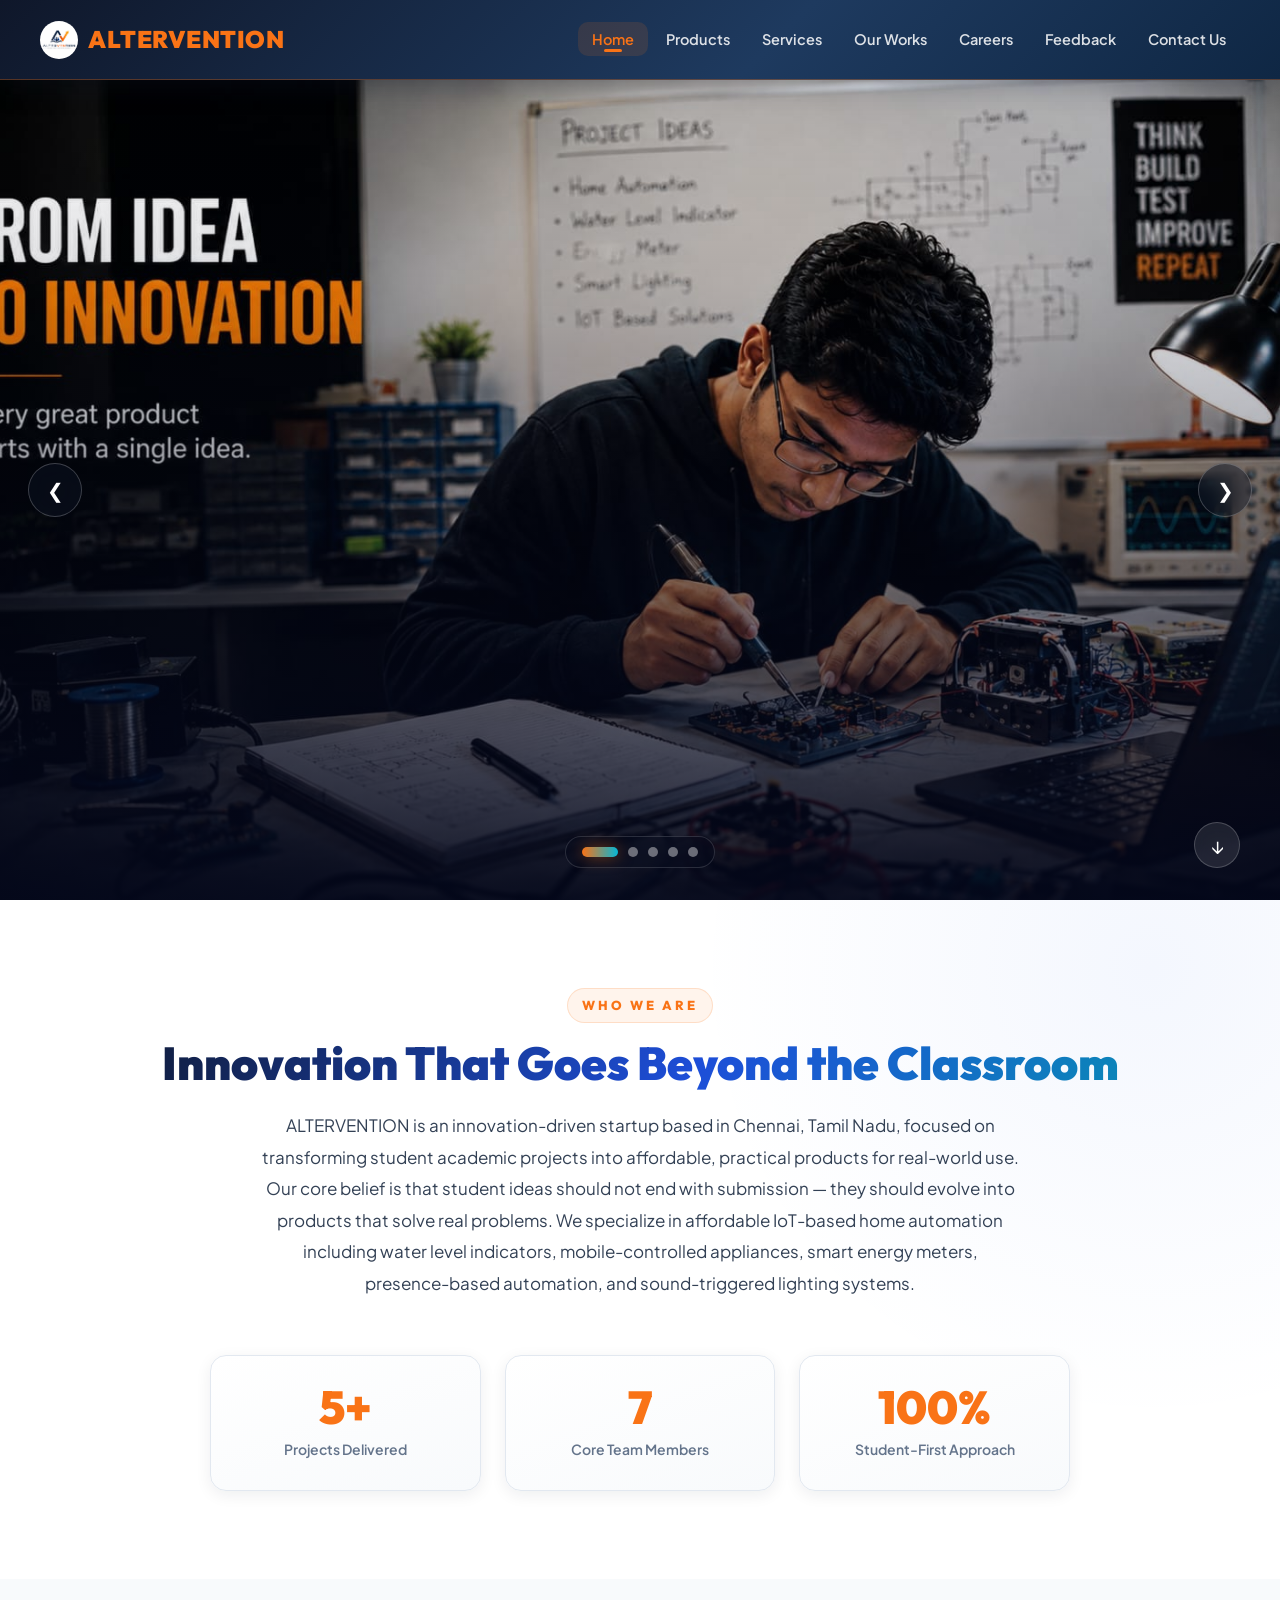
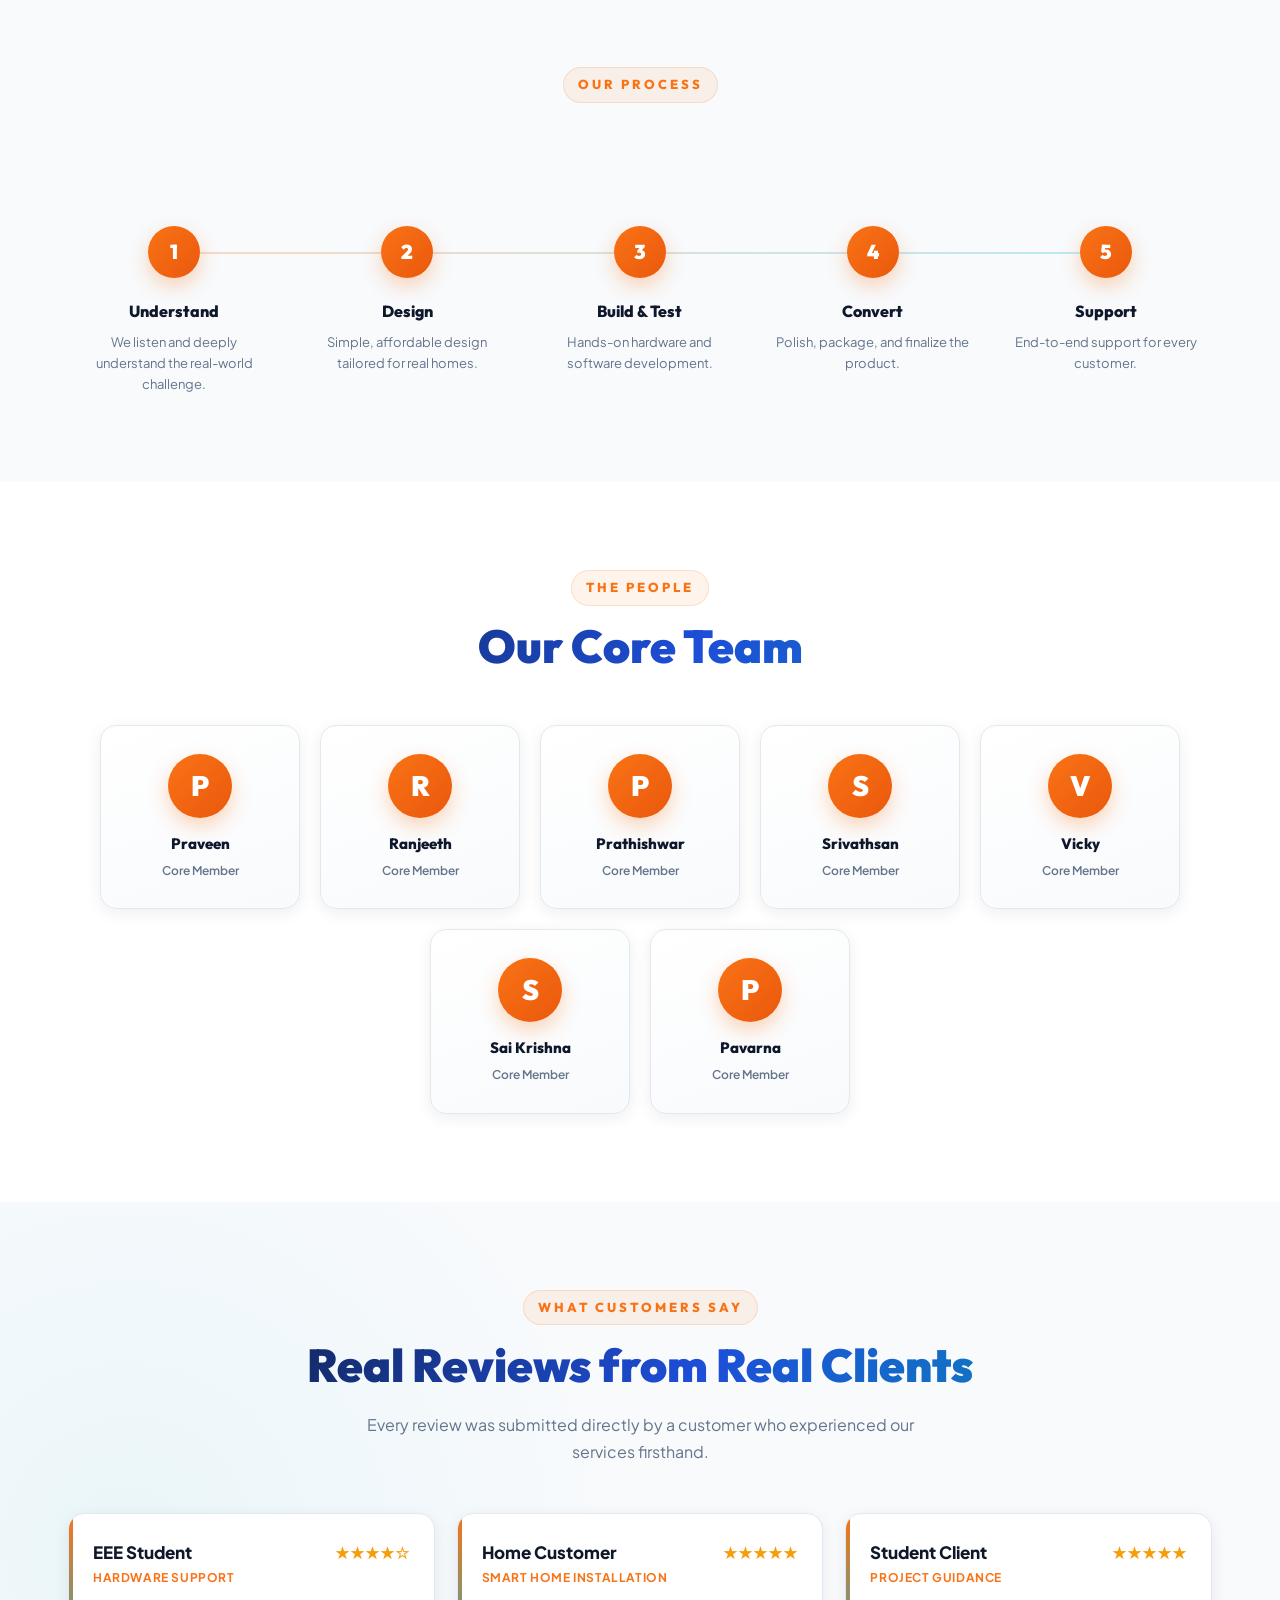
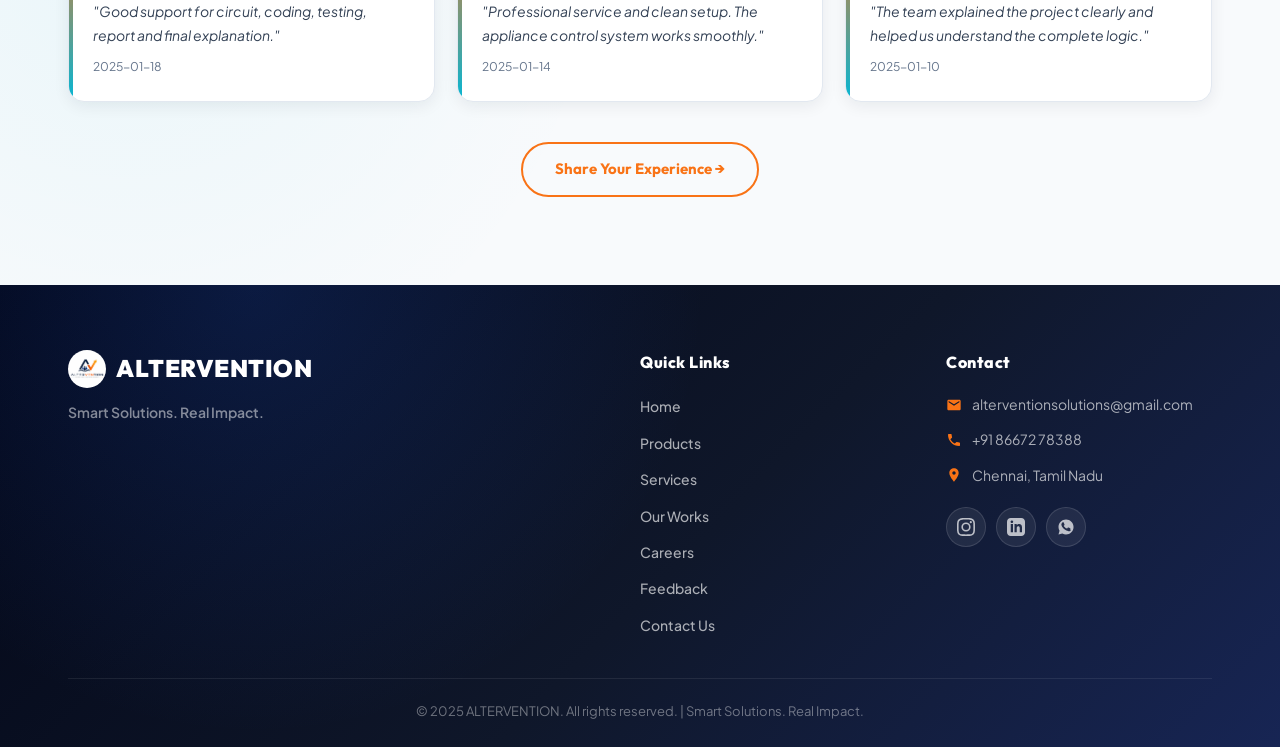
==== index.html @ 58fff58b "style: implement card style contact items with explicit flex column layout" ====
<!DOCTYPE html>
<html lang="en">

<head>
  <meta charset="UTF-8">
  <meta name="viewport" content="width=device-width, initial-scale=1.0">
  <meta name="description"
    content="ALTERVENTION - Smart Solutions. Real Impact. Chennai-based startup turning student projects into real IoT and smart home products.">
  <title>ALTERVENTION | Smart Solutions. Real Impact.</title>
  <!-- Favicon -->
  <link rel="icon" type="image/jpeg" href="company_logo.jpeg">
  <link rel="apple-touch-icon" href="company_logo.jpeg">
  
  <link rel="preconnect" href="https://fonts.googleapis.com">
  <link rel="preconnect" href="https://fonts.gstatic.com" crossorigin>
  <link
    href="https://fonts.googleapis.com/css2?family=Outfit:wght@400;500;600;700;800;900&family=Plus+Jakarta+Sans:wght@300;400;500;600;700;800&display=swap"
    rel="stylesheet">


  <!-- Preload hero images for smoother mobile slideshow -->
  <link rel="preload" as="image" href="public/1.jpeg">
  <link rel="preload" as="image" href="public/2.jpeg">
  <link rel="preload" as="image" href="public/3.jpeg">
  <link rel="preload" as="image" href="public/4.jpeg">
  <link rel="preload" as="image" href="public/5.jpeg">
  <style>
    /* ═══════ ALTERVENTION — SINGLE FILE SITE ═══════ */
    :root {
      --navy: #0F172A;
      --navy-mid: #1E293B;
      --navy-l: #334155;
      --orange: #F97316;
      --orange-d: #EA580C;
      --orange-glow: rgba(249, 115, 22, .18);
      --orange-g: rgba(249, 115, 22, .08);
      --white: #fff;
      --off: #F8FAFC;
      --border: #E2E8F0;
      --muted: #64748B;
      --body: #334155;
      --cyan: #06B6D4;
      --blue: #2563EB;
      --green: #10B981;
      --fh: 'Outfit', sans-serif;
      --fb: 'Plus Jakarta Sans', sans-serif;
      --ease: cubic-bezier(.4, 0, .2, 1);
      --t: all .3s var(--ease);
      --sh-sm: 0 4px 16px rgba(15, 23, 42, .07);
      --sh-md: 0 12px 40px rgba(15, 23, 42, .10);
      --sh-lg: 0 24px 64px rgba(15, 23, 42, .14);
      --sh-o: 0 8px 24px rgba(249, 115, 22, .25);
      --r: 16px;
      --rp: 999px
    }

    *,
    *::before,
    *::after {
      margin: 0;
      padding: 0;
      box-sizing: border-box
    }

    html {
      scroll-behavior: smooth;
      font-size: 16px;
      -webkit-font-smoothing: antialiased
    }

    body {
      font-family: var(--fb);
      background: var(--white);
      color: var(--body);
      line-height: 1.65;
      overflow-x: hidden;
      opacity: 0;
      animation: pgIn .5s var(--ease) .05s forwards
    }

    @keyframes pgIn {
      from {
        opacity: 0
      }

      to {
        opacity: 1
      }
    }

    h1,
    h2,
    h3,
    h4,
    h5,
    h6 {
      font-family: var(--fh);
      font-weight: 800;
      color: var(--navy)
    }

    a {
      text-decoration: none;
      color: inherit;
      transition: var(--t)
    }

    button,
    input,
    select,
    textarea {
      font-family: inherit;
      outline: none
    }

    button {
      cursor: pointer;
      border: none;
      background: none
    }

    img {
      max-width: 100%;
      display: block
    }

    /* ── LAYOUT ── */
    .container {
      width: 100%;
      max-width: 1200px;
      margin: 0 auto;
      padding: 0 28px
    }

    section {
      padding: 88px 0;
      position: relative;
      overflow: hidden
    }

    .sec-in {
      position: relative;
      z-index: 1
    }

    /* ── LABELS/TITLES ── */
    .slabel {
      font-family: var(--fh);
      font-size: 13px;
      font-weight: 800;
      color: var(--orange);
      letter-spacing: 3px;
      text-transform: uppercase;
      display: inline-flex;
      align-items: center;
      gap: 8px;
      margin-bottom: 14px;
      padding: 6px 14px;
      border-radius: var(--rp);
      background: rgba(249, 115, 22, .08);
      border: 1px solid rgba(249, 115, 22, .18)
    }

    .stitle {
      font-size: clamp(30px, 4vw, 46px);
      font-weight: 900;
      line-height: 1.15;
      margin-bottom: 20px;
      background: linear-gradient(120deg, #0f172a 0%, #1d4ed8 55%, #0891b2 100%);
      -webkit-background-clip: text;
      -webkit-text-fill-color: transparent;
      background-clip: text
    }

    /* ── BUTTONS ── */
    .btn {
      display: inline-flex;
      align-items: center;
      justify-content: center;
      gap: 8px;
      padding: 13px 32px;
      border-radius: var(--rp);
      font-family: var(--fh);
      font-weight: 700;
      font-size: 15px;
      transition: var(--t);
      white-space: nowrap;
      cursor: pointer
    }

    .btn:active {
      transform: scale(.97) !important
    }

    .btn-o {
      background: var(--orange);
      color: #fff;
      box-shadow: var(--sh-o)
    }

    .btn-o:hover {
      background: var(--orange-d);
      transform: translateY(-3px);
      box-shadow: 0 12px 32px rgba(249, 115, 22, .4)
    }

    .btn-out {
      border: 2px solid var(--orange);
      color: var(--orange);
      background: transparent
    }

    .btn-out:hover {
      background: var(--orange);
      color: #fff;
      transform: translateY(-2px);
      box-shadow: var(--sh-o)
    }

    .btn-ghost {
      border: 1px solid rgba(255, 255, 255, .3);
      color: #fff;
      background: rgba(255, 255, 255, .08);
      backdrop-filter: blur(8px)
    }

    .btn-ghost:hover {
      background: rgba(255, 255, 255, .2);
      transform: translateY(-2px)
    }

    .btn-sm {
      padding: 9px 22px;
      font-size: 14px
    }

    .btn-full {
      width: 100%
    }

    /* ═══════ NAVBAR ═══════ */
    .navbar {
      position: fixed;
      top: 0;
      left: 0;
      width: 100%;
      height: 80px;
      z-index: 1000;
      transition: var(--t);
      display: flex;
      align-items: center
    }

    .nbt,
    .nbt.scrolled,
    .nbs {
      background: linear-gradient(135deg, #0f172a 0%, #1e3a5f 60%, #0f2744 100%);
      border-bottom: 1px solid rgba(249, 115, 22, .3);
      box-shadow: 0 4px 28px rgba(15, 23, 42, .35)
    }

    .nav-con {
      display: flex;
      align-items: center;
      justify-content: space-between;
      width: 100%;
      padding: 0 40px
    }

    .nav-brand {
      font-family: var(--fh);
      font-size: 24px;
      font-weight: 900;
      color: var(--orange);
      display: flex;
      align-items: center;
      gap: 10px;
      letter-spacing: .5px
    }

    .nbs .nav-brand,
    .nbt.scrolled .nav-brand {
      color: var(--orange)
    }

    .brand-logo {
      height: 38px;
      width: 38px;
      border-radius: 50%;
      object-fit: cover;
      border: none;
      transition: var(--t)
    }

    .nav-brand:hover .brand-logo {
      transform: rotate(12deg) scale(1.1)
    }

    .nav-links {
      display: flex;
      gap: 4px;
      list-style: none;
      align-items: center
    }

    .nl {
      font-weight: 600;
      font-size: 14.5px;
      color: rgba(255, 255, 255, .85);
      padding: 8px 14px;
      border-radius: 10px;
      transition: var(--t);
      position: relative;
      cursor: pointer
    }

    .nl:hover,
    .nl.active {
      color: var(--orange);
      background: rgba(249, 115, 22, .12)
    }

    .nl.active::after {
      content: '';
      position: absolute;
      bottom: 4px;
      left: 50%;
      transform: translateX(-50%);
      width: 18px;
      height: 3px;
      background: var(--orange);
      border-radius: 2px
    }

    /* Hamburger */
    .ham {
      display: none;
      flex-direction: column;
      gap: 5px;
      width: 26px;
      padding: 4px 0;
      z-index: 1001
    }

    .ham span {
      display: block;
      width: 100%;
      height: 2.5px;
      background: rgba(255, 255, 255, .8);
      border-radius: 2px;
      transition: var(--t)
    }

    .nbt:not(.scrolled) .ham span {
      background: #fff
    }

    .ham.act span:nth-child(1) {
      transform: translateY(7.5px) rotate(45deg)
    }

    .ham.act span:nth-child(2) {
      opacity: 0;
      transform: scaleX(0)
    }

    .ham.act span:nth-child(3) {
      transform: translateY(-7.5px) rotate(-45deg)
    }

    /* Mobile nav */
    .mob-nav {
      position: fixed;
      top: 0;
      left: 0;
      width: 100%;
      height: 100vh;
      background: rgba(255, 255, 255, .97);
      backdrop-filter: blur(20px);
      z-index: 999;
      display: flex;
      flex-direction: column;
      justify-content: center;
      align-items: center;
      gap: 6px;
      transform: translateX(100%);
      transition: transform .4s var(--ease);
      pointer-events: none
    }

    .mob-nav.act {
      transform: translateX(0);
      pointer-events: all
    }

    .mnl {
      font-family: var(--fh);
      font-size: 26px;
      font-weight: 800;
      color: var(--navy);
      padding: 12px 28px;
      border-radius: var(--r);
      transition: var(--t);
      width: 80%;
      text-align: center;
      cursor: pointer
    }

    .mnl:hover,
    .mnl.active {
      color: var(--orange);
      background: rgba(249, 115, 22, .07)
    }

    body.no-scroll {
      overflow: hidden
    }

    /* ═══════ PAGE SECTIONS (virtual routing) ═══════ */
    .pg {
      display: none
    }

    .pg.pgact {
      display: block
    }

    #pg-home {
      padding-top: 80px
    }

    /* ═══════ PAGE HERO (inner pages) ═══════ */
    .page-hero {
      padding: 160px 0 80px;
      text-align: center;
      position: relative;
      overflow: hidden;
      background: radial-gradient(circle at 20% 40%, rgba(37, 99, 235, .10) 0%, transparent 40%),
        radial-gradient(circle at 80% 15%, rgba(6, 182, 212, .08) 0%, transparent 35%),
        linear-gradient(135deg, #f8fafc 0%, #fff 50%, #eff6ff 100%)
    }

    .page-hero::before {
      content: '';
      position: absolute;
      inset: 0;
      background: linear-gradient(rgba(37, 99, 235, .04) 1px, transparent 1px), linear-gradient(90deg, rgba(37, 99, 235, .04) 1px, transparent 1px);
      background-size: 44px 44px;
      opacity: .6;
      pointer-events: none
    }

    .ph-title {
      font-size: clamp(38px, 6vw, 58px);
      font-weight: 900;
      line-height: 1.1;
      margin-bottom: 16px;
      background: linear-gradient(120deg, #0f172a 0%, #1d4ed8 55%, #0891b2 100%);
      -webkit-background-clip: text;
      -webkit-text-fill-color: transparent;
      background-clip: text
    }

    .ph-sub {
      font-size: 18px;
      color: var(--muted);
      max-width: 580px;
      margin: 0 auto 20px;
      font-weight: 500;
      position: relative;
      z-index: 1
    }

    .breadcrumb {
      font-size: 14px;
      color: var(--muted);
      display: flex;
      align-items: center;
      justify-content: center;
      gap: 6px;
      position: relative;
      z-index: 1
    }

    .breadcrumb a {
      color: var(--orange);
      font-weight: 600;
      cursor: pointer
    }

    .breadcrumb a:hover {
      text-decoration: underline
    }

    /* ═══════ HERO SLIDESHOW ═══════ */
    #hero-sec {
      position: relative;
      width: 100%;
      height: calc(100svh - 80px);
      min-height: 480px;
      overflow: hidden
    }

    .sw {
      position: relative;
      width: 100%;
      height: 100%
    }

    .slide {
      position: absolute;
      inset: 0;
      opacity: 0;
      background-size: cover;
      background-position: center center;
      background-repeat: no-repeat;
      background-color: #040814;
      display: flex;
      flex-direction: column;
      justify-content: flex-end;
      padding: clamp(80px, 10vw, 140px) clamp(24px, 8vw, 100px) clamp(80px, 8vh, 120px);
      transition: opacity .9s var(--ease), transform .9s var(--ease);
      transform: scale(1.04)
    }

    .slide::after {
      content: '';
      position: absolute;
      inset: 0;
      z-index: 1;
      background: linear-gradient(to top, rgba(4, 8, 28, .90) 0%, rgba(4, 8, 28, .48) 40%, rgba(4, 8, 28, .12) 75%, transparent 100%)
    }

    .slide.act {
      opacity: 1;
      transform: scale(1);
      z-index: 2
    }

    /* Empty slide with decorative pattern */
    .slide-emp {
      background: linear-gradient(135deg, #0f172a 0%, #1e3a5f 40%, #0f2744 100%) !important
    }

    .slide-emp::before {
      content: '';
      position: absolute;
      inset: 0;
      z-index: 0;
      background: repeating-linear-gradient(45deg, rgba(249, 115, 22, .025) 0, rgba(249, 115, 22, .025) 1px, transparent 0, transparent 50%);
      background-size: 20px 20px
    }

    .sc {
      position: relative;
      z-index: 3;
      max-width: 720px
    }

    .sbadge {
      display: inline-flex;
      align-items: center;
      gap: 8px;
      font-size: 11px;
      font-weight: 800;
      letter-spacing: 3px;
      text-transform: uppercase;
      color: rgba(255, 255, 255, .9);
      padding: 6px 14px;
      border-radius: var(--rp);
      background: rgba(249, 115, 22, .22);
      border: 1px solid rgba(249, 115, 22, .38);
      margin-bottom: 20px;
      backdrop-filter: blur(8px)
    }

    .stit {
      font-family: var(--fh);
      font-weight: 900;
      font-size: clamp(34px, 5.5vw, 66px);
      line-height: 1.08;
      color: #fff;
      margin-bottom: 16px;
      text-shadow: 0 4px 24px rgba(0, 0, 0, .4)
    }

    .ssub {
      font-size: clamp(15px, 1.4vw, 19px);
      color: rgba(255, 255, 255, .85);
      font-weight: 500;
      margin-bottom: 32px;
      max-width: 560px;
      line-height: 1.65;
      text-shadow: 0 2px 8px rgba(0, 0, 0, .3)
    }

    .sacts {
      display: flex;
      gap: 14px;
      flex-wrap: wrap
    }

    .sprev,
    .snext {
      position: absolute;
      top: 50%;
      transform: translateY(-50%);
      z-index: 10;
      width: 54px;
      height: 54px;
      border-radius: 50%;
      background: rgba(15, 23, 42, .4);
      border: 1px solid rgba(255, 255, 255, .22);
      color: #fff;
      font-size: 20px;
      display: flex;
      align-items: center;
      justify-content: center;
      cursor: pointer;
      transition: var(--t);
      backdrop-filter: blur(12px)
    }

    .sprev {
      left: 28px
    }

    .snext {
      right: 28px
    }

    .sprev:hover,
    .snext:hover {
      background: var(--orange);
      border-color: var(--orange);
      transform: translateY(-50%) scale(1.1)
    }

    .sdots {
      position: absolute;
      bottom: 32px;
      left: 50%;
      transform: translateX(-50%);
      z-index: 10;
      display: flex;
      gap: 10px;
      align-items: center;
      padding: 10px 16px;
      background: rgba(4, 8, 28, .38);
      border: 1px solid rgba(255, 255, 255, .14);
      border-radius: var(--rp);
      backdrop-filter: blur(12px)
    }

    .dot {
      width: 10px;
      height: 10px;
      border-radius: 50%;
      background: rgba(255, 255, 255, .4);
      cursor: pointer;
      transition: var(--t)
    }

    .dot.act {
      width: 36px;
      border-radius: var(--rp);
      background: linear-gradient(90deg, var(--orange), var(--cyan));
      box-shadow: 0 0 16px rgba(249, 115, 22, .5)
    }

    .scroll-hint {
      position: absolute;
      right: 40px;
      bottom: 32px;
      z-index: 10;
      width: 46px;
      height: 46px;
      border-radius: 50%;
      display: flex;
      align-items: center;
      justify-content: center;
      background: rgba(255, 255, 255, .10);
      border: 1px solid rgba(255, 255, 255, .2);
      color: #fff;
      font-size: 20px;
      animation: bounce 1.8s infinite;
      backdrop-filter: blur(8px);
      cursor: pointer
    }

    @keyframes bounce {

      0%,
      100% {
        transform: translateY(0)
      }

      50% {
        transform: translateY(8px)
      }
    }

    /* ═══════ ABOUT ═══════ */
    #about {
      text-align: center
    }

    #about::before {
      content: '';
      position: absolute;
      inset: 0;
      background: radial-gradient(circle at 90% 10%, rgba(37, 99, 235, .05), transparent 35%);
      pointer-events: none
    }

    .about-txt {
      font-size: 17px;
      line-height: 1.85;
      color: var(--body);
      max-width: 760px;
      margin: 0 auto 56px;
      font-weight: 400
    }

    .stats-g {
      display: grid;
      grid-template-columns: repeat(3, 1fr);
      gap: 24px;
      max-width: 860px;
      margin: 0 auto
    }

    .stat-b {
      background: linear-gradient(160deg, #fff, var(--off));
      border: 1px solid var(--border);
      border-radius: var(--r);
      padding: 28px 20px;
      transition: var(--t);
      box-shadow: var(--sh-sm);
      position: relative;
      overflow: hidden
    }

    .stat-b::before {
      content: '';
      position: absolute;
      top: 0;
      left: 0;
      right: 0;
      height: 3px;
      background: linear-gradient(90deg, var(--orange), var(--cyan));
      transform: scaleX(0);
      transition: transform .35s var(--ease);
      transform-origin: left
    }

    .stat-b:hover {
      transform: translateY(-8px);
      box-shadow: var(--sh-md)
    }

    .stat-b:hover::before {
      transform: scaleX(1)
    }

    .stat-n {
      font-family: var(--fh);
      font-size: 46px;
      font-weight: 900;
      color: var(--orange);
      display: block;
      margin-bottom: 6px;
      line-height: 1
    }

    .stat-l {
      font-size: 14px;
      font-weight: 600;
      color: var(--muted)
    }

    /* ═══════ PROCESS ═══════ */
    #process {
      text-align: center;
      background: var(--off)
    }

    .proc-f {
      display: grid;
      grid-template-columns: repeat(5, 1fr);
      gap: 20px;
      margin-top: 56px;
      position: relative
    }

    .proc-f::after {
      content: '';
      position: absolute;
      top: 26px;
      left: 10%;
      width: 80%;
      height: 2px;
      background: linear-gradient(90deg, var(--orange), var(--cyan));
      opacity: .25;
      z-index: 0
    }

    .proc-step {
      display: flex;
      flex-direction: column;
      align-items: center;
      z-index: 1;
      padding: 0 8px;
      transition: var(--t)
    }

    .proc-step:hover {
      transform: translateY(-6px)
    }

    .step-c {
      width: 52px;
      height: 52px;
      border-radius: 50%;
      background: linear-gradient(135deg, var(--orange), var(--orange-d));
      color: #fff;
      display: flex;
      align-items: center;
      justify-content: center;
      font-family: var(--fh);
      font-weight: 900;
      font-size: 20px;
      margin-bottom: 20px;
      box-shadow: 0 8px 20px rgba(249, 115, 22, .3);
      position: relative;
      z-index: 1
    }

    .step-t {
      font-size: 16px;
      font-weight: 800;
      color: var(--navy);
      margin-bottom: 8px
    }

    .step-d {
      font-size: 13px;
      color: var(--muted);
      line-height: 1.6
    }

    /* ═══════ TEAM ═══════ */
    #team {
      text-align: center
    }

    .team-g {
      display: flex;
      flex-wrap: wrap;
      justify-content: center;
      gap: 20px;
      margin-top: 52px
    }

    .tc {
      background: linear-gradient(160deg, #fff, var(--off));
      border: 1px solid var(--border);
      border-radius: var(--r);
      padding: 28px 20px;
      min-width: 150px;
      flex: 1 1 180px;
      max-width: 200px;
      display: flex;
      flex-direction: column;
      align-items: center;
      transition: var(--t);
      box-shadow: var(--sh-sm);
      position: relative;
      overflow: hidden
    }

    .tc::before {
      content: '';
      position: absolute;
      inset: 0;
      opacity: 0;
      background: radial-gradient(circle at 50% 0%, rgba(249, 115, 22, .06), transparent 70%);
      transition: opacity .35s
    }

    .tc:hover {
      transform: translateY(-8px);
      box-shadow: var(--sh-md);
      border-color: rgba(249, 115, 22, .3)
    }

    .tc:hover::before {
      opacity: 1
    }

    .tav {
      width: 64px;
      height: 64px;
      border-radius: 50%;
      background: linear-gradient(135deg, var(--orange), var(--orange-d));
      color: #fff;
      font-family: var(--fh);
      font-size: 28px;
      font-weight: 900;
      display: flex;
      align-items: center;
      justify-content: center;
      margin-bottom: 14px;
      box-shadow: 0 8px 20px rgba(249, 115, 22, .3)
    }

    .tn {
      font-size: 15px;
      font-weight: 800;
      color: var(--navy);
      margin-bottom: 4px
    }

    .tr {
      font-size: 12px;
      color: var(--muted);
      font-weight: 600;
      text-align: center
    }

    /* ═══════ REVIEWS (Home) ═══════ */
    #reviews {
      text-align: center;
      background: var(--off)
    }

    #reviews::before {
      content: '';
      position: absolute;
      inset: 0;
      background: radial-gradient(circle at 10% 50%, rgba(6, 182, 212, .06), transparent 40%);
      pointer-events: none
    }

    .rev-g {
      display: grid;
      grid-template-columns: repeat(auto-fit, minmax(300px, 1fr));
      gap: 22px;
      margin-top: 48px;
      text-align: left
    }

    .fbc {
      background: #fff;
      border: 1px solid var(--border);
      border-radius: var(--r);
      padding: 24px;
      box-shadow: var(--sh-sm);
      transition: var(--t);
      position: relative;
      overflow: hidden
    }

    .fbc::before {
      content: '';
      position: absolute;
      left: 0;
      top: 0;
      bottom: 0;
      width: 4px;
      background: linear-gradient(180deg, var(--orange), var(--cyan))
    }

    .fbc:hover {
      transform: translateY(-6px);
      box-shadow: var(--sh-md)
    }

    .fc-top {
      display: flex;
      align-items: flex-start;
      justify-content: space-between;
      gap: 12px;
      margin-bottom: 12px
    }

    .fc-n {
      font-size: 17px;
      font-weight: 800;
      color: var(--navy);
      margin-bottom: 2px
    }

    .fc-sv {
      font-size: 12px;
      color: var(--orange);
      font-weight: 700;
      text-transform: uppercase;
      letter-spacing: .6px
    }

    .fc-st {
      color: #F59E0B;
      font-size: 17px;
      white-space: nowrap
    }

    .fc-m {
      font-size: 14px;
      color: var(--body);
      line-height: 1.7;
      font-style: italic;
      margin-bottom: 10px
    }

    .fc-dt {
      font-size: 12px;
      color: var(--muted)
    }

    .rev-empty {
      color: var(--muted);
      text-align: center;
      padding: 40px;
      grid-column: 1/-1;
      font-size: 15px
    }

    /* ═══════ PRODUCTS ═══════ */
    .prod-g {
      display: grid;
      grid-template-columns: repeat(3, 1fr);
      gap: 26px;
      margin-top: 52px
    }

    .pcard {
      background: #fff;
      border: 1px solid var(--border);
      border-radius: var(--r);
      overflow: hidden;
      display: flex;
      flex-direction: column;
      transition: var(--t);
      box-shadow: var(--sh-sm);
      min-height: 360px;
      position: relative
    }

    .pcard:hover {
      transform: translateY(-8px);
      box-shadow: var(--sh-lg);
      border-color: rgba(249, 115, 22, .35)
    }

    .pcard::before {
      content: '';
      position: absolute;
      top: 0;
      left: 0;
      right: 0;
      height: 3px;
      background: linear-gradient(90deg, var(--orange), var(--cyan), var(--green));
      transform: scaleX(0);
      transform-origin: left;
      transition: transform .35s var(--ease)
    }

    .pcard:hover::before {
      transform: scaleX(1)
    }

    .pimg {
      width: 100%;
      height: 200px;
      background: linear-gradient(135deg, var(--off) 0%, #e2e8f0 100%);
      display: flex;
      flex-direction: column;
      align-items: center;
      justify-content: center;
      gap: 10px;
      border-bottom: 1px solid var(--border);
      overflow: hidden;
      position: relative;
      flex-shrink: 0
    }

    .pimg img {
      width: 100%;
      height: 100%;
      object-fit: cover;
      position: absolute;
      inset: 0
    }

    .pph {
      text-align: center;
      z-index: 1;
      padding: 16px
    }

    .pph .phi {
      font-size: 42px;
      margin-bottom: 8px;
      display: block;
      opacity: .5;
      filter: grayscale(0.2)
    }

    .pph span {
      opacity: .55;
      font-size: 12px;
      font-weight: 600;
      color: var(--muted)
    }

    .pbody {
      padding: 22px 24px 24px;
      display: flex;
      flex-direction: column;
      flex: 1
    }

    .picon {
      font-size: 28px;
      margin-bottom: 10px;
      display: block
    }

    .ptit {
      font-size: 18px;
      font-weight: 800;
      color: var(--navy);
      margin-bottom: 10px;
      line-height: 1.3
    }

    .pdesc {
      font-size: 14px;
      color: var(--muted);
      line-height: 1.65;
      flex: 1;
      margin-bottom: 18px
    }

    .pcard .btn {
      align-self: flex-start;
      width: 100%
    }

    .prod-note {
      text-align: center;
      margin-top: 36px;
      font-size: 15px;
      color: var(--orange);
      font-weight: 700;
      font-style: italic
    }

    /* ═══════ SERVICES ═══════ */
    .serv-g {
      display: grid;
      grid-template-columns: repeat(3, 1fr);
      gap: 24px;
      margin-top: 52px
    }

    .svc {
      background: #fff;
      border: 1px solid var(--border);
      border-radius: var(--r);
      padding: 28px;
      display: flex;
      flex-direction: column;
      justify-content: space-between;
      min-height: 320px;
      transition: var(--t);
      box-shadow: var(--sh-sm);
      position: relative;
      overflow: hidden
    }

    .svc::before {
      content: '';
      position: absolute;
      top: 0;
      left: 0;
      right: 0;
      height: 3px;
      background: linear-gradient(90deg, var(--orange), var(--cyan), var(--green));
      transform: scaleX(0);
      transform-origin: left;
      transition: transform .35s var(--ease)
    }

    .svc:hover {
      transform: translateY(-8px);
      box-shadow: var(--sh-lg);
      border-color: rgba(249, 115, 22, .3)
    }

    .svc:hover::before {
      transform: scaleX(1)
    }

    .sico {
      font-size: 38px;
      margin-bottom: 16px;
      display: block
    }

    .stitle2 {
      font-size: 18px;
      font-weight: 800;
      color: var(--navy);
      margin-bottom: 10px
    }

    .sdesc {
      font-size: 14px;
      color: var(--muted);
      line-height: 1.65;
      margin-bottom: 14px;
      flex: 1
    }

    .pbadge {
      display: inline-block;
      background: rgba(37, 99, 235, .08);
      color: var(--blue);
      font-weight: 800;
      font-size: 13px;
      padding: 5px 14px;
      border-radius: var(--rp);
      margin-bottom: 20px;
      border: 1px solid rgba(37, 99, 235, .16)
    }

    .svc .btn {
      width: 100%
    }

    /* ═══════ CAREERS ═══════ */
    .car-g {
      display: grid;
      grid-template-columns: repeat(2, 1fr);
      gap: 32px;
      margin-top: 52px
    }

    .carcard {
      background: #fff;
      border: 1px solid var(--border);
      border-radius: var(--r);
      padding: 32px;
      box-shadow: var(--sh-sm);
      position: relative;
      overflow: hidden
    }

    .carcard::before {
      content: '';
      position: absolute;
      top: 0;
      left: 0;
      right: 0;
      height: 4px;
      background: linear-gradient(90deg, var(--orange), var(--cyan))
    }

    .cctit {
      font-size: 22px;
      color: var(--orange);
      margin-bottom: 10px;
      font-weight: 800
    }

    .ccdesc {
      font-size: 14px;
      color: var(--muted);
      margin-bottom: 24px;
      line-height: 1.7
    }

    .cform {
      display: flex;
      flex-direction: column;
      gap: 18px
    }

    .frow {
      display: flex;
      flex-direction: column;
      gap: 6px
    }

    .frow label {
      font-size: 13px;
      font-weight: 700;
      color: var(--navy)
    }

    .frow input,
    .frow select,
    .frow textarea {
      background: rgba(255, 255, 255, .9);
      border: 1.5px solid var(--border);
      color: var(--navy);
      border-radius: 10px;
      padding: 11px 14px;
      font-size: 14px;
      transition: var(--t);
      width: 100%
    }

    .frow input:focus,
    .frow select:focus,
    .frow textarea:focus {
      border-color: var(--orange) !important;
      box-shadow: 0 0 0 3px rgba(249, 115, 22, .12);
      transform: translateY(-1px)
    }

    .err {
      color: #DC2626;
      font-size: 12px;
      font-weight: 600;
      display: none
    }

    .smsg {
      color: #047857;
      font-weight: 700;
      font-size: 14px;
      margin-top: 8px;
      display: none;
      background: rgba(16, 185, 129, .08);
      border: 1px solid rgba(16, 185, 129, .2);
      border-radius: 10px;
      padding: 10px 14px
    }

    .spop {
      animation: spop .4s var(--ease) both
    }

    @keyframes spop {
      from {
        opacity: 0;
        transform: scale(.96) translateY(6px)
      }

      to {
        opacity: 1;
        transform: scale(1) translateY(0)
      }
    }

    .fuw {
      position: relative;
      width: 100%
    }

    .fih {
      position: absolute;
      width: 1px;
      height: 1px;
      padding: 0;
      margin: -1px;
      overflow: hidden;
      clip: rect(0, 0, 0, 0);
      border: 0
    }

    .ful {
      display: flex;
      align-items: center;
      gap: 10px;
      background: rgba(255, 255, 255, .8);
      border: 1.5px dashed var(--border);
      color: var(--muted);
      border-radius: 10px;
      padding: 11px 14px;
      font-size: 14px;
      font-weight: 600;
      cursor: pointer;
      transition: var(--t);
      width: 100%
    }

    .ful:hover {
      border-color: var(--orange);
      background: rgba(249, 115, 22, .04);
      color: var(--orange)
    }

    .uico {
      width: 18px;
      height: 18px;
      fill: currentColor;
      flex-shrink: 0;
      transition: var(--t)
    }

    .fuw.fsel .ful {
      border-style: solid;
      border-color: var(--green);
      background: rgba(16, 185, 129, .05);
      color: #047857
    }

    /* ═══════ FEEDBACK FORM ═══════ */
    .fbform {
      background: #fff;
      border: 1px solid var(--border);
      border-radius: var(--r);
      padding: 36px;
      box-shadow: var(--sh-sm);
      max-width: 620px;
      margin: 0 auto
    }

    .fbform label {
      font-size: 13px;
      font-weight: 700;
      color: var(--navy);
      margin-bottom: 7px;
      display: block
    }

    .fbform input,
    .fbform textarea {
      width: 100%;
      background: rgba(255, 255, 255, .9);
      border: 1.5px solid var(--border);
      color: var(--navy);
      border-radius: 10px;
      padding: 11px 14px;
      font-size: 14px;
      margin-bottom: 18px;
      transition: var(--t)
    }

    .fbform input:focus,
    .fbform textarea:focus {
      border-color: var(--orange) !important;
      box-shadow: 0 0 0 3px rgba(249, 115, 22, .12);
      transform: translateY(-1px)
    }

    .rstar {
      display: flex;
      gap: 8px;
      font-size: 32px;
      cursor: pointer;
      margin-bottom: 22px
    }

    .star {
      color: var(--border);
      transition: var(--t)
    }

    .star:hover,
    .star.sel {
      color: #F59E0B;
      transform: scale(1.1)
    }

    /* ═══════ CONTACT ═══════ */
    .cc {
      display: grid;
      grid-template-columns: 1fr 1fr;
      gap: 40px;
      margin-top: 52px;
      text-align: left
    }

    .cinfo {
      display: flex;
      flex-direction: column;
      gap: 14px;
    }

    .crow {
      display: flex;
      align-items: center;
      gap: 20px;
      padding: 16px 20px;
      background: rgba(248, 250, 252, 0.75);
      border: 1px solid var(--border);
      border-radius: 16px;
      transition: all 0.3s cubic-bezier(0.4, 0, 0.2, 1);
      position: relative;
    }

    .crow:hover {
      background: #fff;
      transform: translateY(-3px);
      border-color: rgba(249, 115, 22, 0.3);
      box-shadow: 0 10px 30px rgba(15, 23, 42, 0.06);
    }

    .crow:last-of-type {
      border-bottom: 1px solid var(--border);
    }

    .crow:last-of-type:hover {
      border-color: rgba(249, 115, 22, 0.3);
    }

    .cico {
      width: 46px;
      height: 46px;
      background: #fff;
      border: 1px solid var(--border);
      border-radius: 12px;
      display: flex;
      align-items: center;
      justify-content: center;
      flex-shrink: 0;
      transition: var(--t);
      box-shadow: var(--sh-sm);
    }

    .cico svg {
      width: 20px;
      height: 20px;
      fill: var(--navy);
      transition: var(--t);
    }

    /* Email Hover Style */
    .crow:nth-child(1):hover .cico {
      background: var(--orange);
      border-color: var(--orange);
      transform: scale(1.08) translateY(-2px);
      box-shadow: 0 8px 20px rgba(249, 115, 22, 0.25);
    }
    .crow:nth-child(1):hover .cico svg {
      fill: #fff;
    }

    /* WhatsApp Hover Style */
    .crow:nth-child(2):hover .cico {
      background: #22C55E;
      border-color: #22C55E;
      transform: scale(1.08) translateY(-2px);
      box-shadow: 0 8px 20px rgba(34, 197, 94, 0.25);
    }
    .crow:nth-child(2):hover .cico svg {
      fill: #fff;
    }

    /* Instagram Hover Style */
    .crow:nth-child(3):hover .cico {
      background: linear-gradient(135deg, #f09433 0%, #e6683c 25%, #dc2743 50%, #cc2366 75%, #bc1888 100%);
      border-color: transparent;
      transform: scale(1.08) translateY(-2px);
      box-shadow: 0 8px 20px rgba(220, 39, 67, 0.25);
    }
    .crow:nth-child(3):hover .cico svg {
      fill: #fff;
    }

    /* LinkedIn Hover Style */
    .crow:nth-child(4):hover .cico {
      background: #0A66C2;
      border-color: #0A66C2;
      transform: scale(1.08) translateY(-2px);
      box-shadow: 0 8px 20px rgba(10, 102, 194, 0.25);
    }
    .crow:nth-child(4):hover .cico svg {
      fill: #fff;
    }

    /* Location Hover Style */
    .crow:nth-child(5):hover .cico {
      background: var(--navy);
      border-color: var(--navy);
      transform: scale(1.08) translateY(-2px);
      box-shadow: 0 8px 20px rgba(15, 23, 42, 0.25);
    }
    .crow:nth-child(5):hover .cico svg {
      fill: #fff;
    }

    .cinfo-text {
      display: flex;
      flex-direction: column;
      gap: 3px;
      text-align: left;
    }

    .clabel {
      display: block;
      font-size: 10px;
      font-weight: 800;
      color: var(--muted);
      text-transform: uppercase;
      letter-spacing: 1.5px;
      line-height: 1;
    }

    .clink,
    .cval {
      display: inline-block;
      font-size: 15px;
      font-weight: 600;
      color: var(--navy);
      transition: var(--t);
      text-decoration: none;
    }

    .clink:hover {
      color: var(--orange);
    }

    .ctas {
      display: flex;
      flex-direction: column;
      gap: 12px;
      margin-top: 24px
    }

    .ctas .btn {
      width: 100%
    }

    .mapcard {
      background: #0f172a;
      border: 1px solid rgba(255, 255, 255, 0.1);
      border-radius: var(--r);
      padding: 60px 40px;
      display: flex;
      flex-direction: column;
      align-items: center;
      justify-content: center;
      text-align: center;
      box-shadow: var(--sh-sm);
      position: relative;
      overflow: hidden;
      min-height: 480px;
      transition: var(--t);
    }

    .map-bg-img {
      position: absolute;
      inset: 0;
      width: 100%;
      height: 100%;
      object-fit: cover;
      pointer-events: none;
      z-index: 1;
      opacity: 0.75;
      transition: transform 0.6s var(--ease), opacity 0.3s var(--ease);
    }

    .mapcard:hover .map-bg-img {
      transform: scale(1.08);
      opacity: 0.9;
    }

    .mapcard:hover {
      transform: translateY(-5px);
      box-shadow: var(--sh-md);
    }

    .mapcard::before {
      content: '';
      position: absolute;
      inset: 0;
      background: linear-gradient(135deg, rgba(15, 23, 42, 0.8) 0%, rgba(15, 23, 42, 0.6) 100%);
      z-index: 2;
      transition: var(--t);
    }

    .mapcard:hover::before {
      background: linear-gradient(135deg, rgba(15, 23, 42, 0.7) 0%, rgba(15, 23, 42, 0.5) 100%);
    }

    .mapcard > *:not(.map-bg-img) {
      position: relative;
      z-index: 3;
    }

    .mpsvg {
      width: 90px;
      height: 90px;
      fill: var(--orange);
      margin-bottom: 24px;
      filter: drop-shadow(0 0 20px rgba(249, 115, 22, 0.8));
      animation: pinPulseHover 2.5s infinite ease-in-out;
    }

    @keyframes pinPulseHover {
      0%, 100% {
        transform: translateY(0) scale(1);
      }
      50% {
        transform: translateY(-8px) scale(1.05);
      }
    }

    .mptit {
      font-size: 22px;
      color: #fff;
      margin-bottom: 10px;
      font-weight: 800;
      display: flex;
      align-items: center;
      justify-content: center;
      gap: 6px;
    }

    .mpsub {
      font-size: 15px;
      color: #94a3b8;
      max-width: 280px;
      line-height: 1.6;
      margin-bottom: 0;
    }

    /* ═══════ OUR WORKS GALLERY ═══════ */
    .works-grid {
      columns: 3;
      column-gap: 20px;
      margin-top: 52px
    }

    .works-item {
      break-inside: avoid;
      margin-bottom: 20px;
      border-radius: var(--r);
      overflow: hidden;
      position: relative;
      cursor: pointer;
      box-shadow: var(--sh-sm);
      border: 1px solid var(--border);
      transition: var(--t);
      background: var(--off)
    }

    .works-item:hover {
      transform: translateY(-6px) scale(1.02);
      box-shadow: var(--sh-lg);
      border-color: rgba(249, 115, 22, .35)
    }

    .works-item img {
      width: 100%;
      height: auto;
      display: block;
      transition: transform .5s var(--ease), filter .4s var(--ease)
    }

    .works-item:hover img {
      transform: scale(1.06);
      filter: brightness(1.05)
    }

    .works-overlay {
      position: absolute;
      inset: 0;
      background: linear-gradient(to top, rgba(15, 23, 42, .75) 0%, rgba(15, 23, 42, .15) 40%, transparent 100%);
      opacity: 0;
      transition: opacity .35s var(--ease);
      display: flex;
      align-items: flex-end;
      padding: 20px;
      pointer-events: none
    }

    .works-item:hover .works-overlay {
      opacity: 1
    }

    .works-overlay-icon {
      position: absolute;
      top: 50%;
      left: 50%;
      transform: translate(-50%, -50%) scale(.7);
      width: 52px;
      height: 52px;
      border-radius: 50%;
      background: rgba(249, 115, 22, .9);
      display: flex;
      align-items: center;
      justify-content: center;
      opacity: 0;
      transition: all .35s var(--ease);
      box-shadow: 0 8px 24px rgba(249, 115, 22, .4)
    }

    .works-item:hover .works-overlay-icon {
      opacity: 1;
      transform: translate(-50%, -50%) scale(1)
    }

    .works-overlay-icon svg {
      width: 22px;
      height: 22px;
      fill: #fff
    }

    .works-count {
      text-align: center;
      margin-top: 40px;
      font-size: 15px;
      color: var(--muted);
      font-weight: 600
    }

    .works-count span {
      color: var(--orange);
      font-weight: 800;
      font-size: 18px
    }

    /* ── Lightbox ── */
    .lightbox {
      position: fixed;
      inset: 0;
      z-index: 9999;
      background: rgba(4, 8, 28, .92);
      backdrop-filter: blur(16px);
      display: flex;
      align-items: center;
      justify-content: center;
      opacity: 0;
      pointer-events: none;
      transition: opacity .35s var(--ease)
    }

    .lightbox.lb-active {
      opacity: 1;
      pointer-events: all
    }

    .lightbox img {
      width: auto;
      height: auto;
      max-width: 90vw;
      max-height: 85vh;
      border-radius: var(--r);
      box-shadow: 0 24px 80px rgba(0, 0, 0, .6);
      transform: scale(.9);
      transition: transform .4s var(--ease)
    }

    .lightbox.lb-active img {
      transform: scale(1)
    }

    .lb-close {
      position: absolute;
      top: 24px;
      right: 28px;
      width: 48px;
      height: 48px;
      border-radius: 50%;
      background: rgba(255, 255, 255, .1);
      border: 1px solid rgba(255, 255, 255, .2);
      color: #fff;
      font-size: 24px;
      display: flex;
      align-items: center;
      justify-content: center;
      cursor: pointer;
      transition: var(--t);
      z-index: 10001
    }

    .lb-close:hover {
      background: var(--orange);
      border-color: var(--orange);
      transform: rotate(90deg) scale(1.1)
    }

    .lb-prev,
    .lb-next {
      position: absolute;
      top: 50%;
      transform: translateY(-50%);
      width: 52px;
      height: 52px;
      border-radius: 50%;
      background: rgba(255, 255, 255, .08);
      border: 1px solid rgba(255, 255, 255, .18);
      color: #fff;
      font-size: 22px;
      display: flex;
      align-items: center;
      justify-content: center;
      cursor: pointer;
      transition: var(--t);
      z-index: 10001
    }

    .lb-prev {
      left: 24px
    }

    .lb-next {
      right: 24px
    }

    .lb-prev:hover,
    .lb-next:hover {
      background: var(--orange);
      border-color: var(--orange);
      transform: translateY(-50%) scale(1.1)
    }

    .lb-counter {
      position: absolute;
      bottom: 28px;
      left: 50%;
      transform: translateX(-50%);
      color: rgba(255, 255, 255, .65);
      font-family: var(--fh);
      font-size: 14px;
      font-weight: 700;
      letter-spacing: 1px;
      padding: 8px 20px;
      border-radius: var(--rp);
      background: rgba(255, 255, 255, .08);
      border: 1px solid rgba(255, 255, 255, .12);
      backdrop-filter: blur(8px)
    }

    @media(max-width:1024px) {
      .works-grid {
        columns: 2
      }
    }

    @media(max-width:768px) {
      .works-grid {
        columns: 2;
        column-gap: 12px
      }

      .works-item {
        margin-bottom: 12px
      }

      .lb-prev,
      .lb-next {
        width: 40px;
        height: 40px;
        font-size: 16px
      }

      .lb-prev {
        left: 12px
      }

      .lb-next {
        right: 12px
      }
    }

    @media(max-width:480px) {
      .works-grid {
        columns: 1
      }
    }

    /* ═══════ FOOTER ═══════ */
    footer {
      background: linear-gradient(135deg, #020617 0%, #0f172a 55%, #172554 100%);
      color: rgba(255, 255, 255, .78);
      padding: 64px 0 24px;
      position: relative;
      overflow: hidden
    }

    footer::before {
      content: '';
      position: absolute;
      inset: 0;
      background: radial-gradient(circle at 20% 0%, rgba(37, 99, 235, .18), transparent 40%);
      pointer-events: none
    }

    .ftg {
      display: grid;
      grid-template-columns: 2fr 1fr 1fr;
      gap: 40px;
      margin-bottom: 40px;
      position: relative;
      z-index: 1
    }

    .ftbrand .nav-brand {
      color: #fff;
      margin-bottom: 12px;
      display: inline-flex
    }

    .ftbrand .brand-logo {
      border-color: rgba(255, 255, 255, .3)
    }

    .fttag {
      font-size: 14px;
      color: rgba(255, 255, 255, .5);
      font-weight: 600
    }

    .fttit {
      font-family: var(--fh);
      font-size: 16px;
      font-weight: 800;
      color: #fff;
      margin-bottom: 18px;
      letter-spacing: .5px
    }

    .ftlinks {
      list-style: none;
      display: flex;
      flex-direction: column;
      gap: 10px
    }

    .ftlinks a {
      font-size: 14px;
      color: rgba(255, 255, 255, .65);
      font-weight: 500;
      transition: var(--t);
      padding: 2px 0;
      cursor: pointer
    }

    .ftlinks a:hover {
      color: var(--cyan);
      padding-left: 6px
    }

    .ftcr {
      display: flex;
      align-items: center;
      gap: 10px;
      font-size: 14px;
      color: rgba(255, 255, 255, .65);
      margin-bottom: 12px
    }

    .ftcr svg {
      width: 16px;
      height: 16px;
      fill: var(--orange);
      flex-shrink: 0
    }

    .socr {
      display: flex;
      gap: 10px;
      margin-top: 20px
    }

    .socbtn {
      width: 40px;
      height: 40px;
      border-radius: 50%;
      display: flex;
      align-items: center;
      justify-content: center;
      background: rgba(255, 255, 255, .07);
      border: 1px solid rgba(255, 255, 255, .12);
      transition: var(--t)
    }

    .socbtn svg {
      width: 18px;
      height: 18px;
      fill: rgba(255, 255, 255, .7)
    }

    .socbtn:hover {
      background: linear-gradient(135deg, var(--blue), var(--cyan));
      border-color: transparent;
      transform: translateY(-4px)
    }

    .ftbot {
      border-top: 1px solid rgba(255, 255, 255, .08);
      padding-top: 22px;
      text-align: center;
      font-size: 13px;
      color: rgba(255, 255, 255, .4);
      position: relative;
      z-index: 1
    }

    /* ═══════ REVEAL ANIMATIONS ═══════ */
    .rv {
      opacity: 0;
      transform: translateY(28px);
      transition: opacity .7s var(--ease) var(--rd, 0ms), transform .7s var(--ease) var(--rd, 0ms)
    }

    .rv.in {
      opacity: 1;
      transform: translateY(0)
    }

    .rvl {
      opacity: 0;
      transform: translateX(-32px);
      transition: opacity .7s var(--ease) var(--rd, 0ms), transform .7s var(--ease) var(--rd, 0ms)
    }

    .rvl.in {
      opacity: 1;
      transform: translateX(0)
    }

    .rvs {
      opacity: 0;
      transform: scale(.92);
      transition: opacity .6s var(--ease) var(--rd, 0ms), transform .6s var(--ease) var(--rd, 0ms)
    }

    .rvs.in {
      opacity: 1;
      transform: scale(1)
    }

    /* ═══════ RESPONSIVE ═══════ */
    @media(max-width:1024px) {
      .prod-g {
        grid-template-columns: repeat(2, 1fr)
      }

      .serv-g {
        grid-template-columns: repeat(2, 1fr)
      }

      .proc-f {
        grid-template-columns: repeat(3, 1fr)
      }

      .proc-f::after {
        display: none
      }

      .car-g {
        grid-template-columns: 1fr
      }

      .cc {
        grid-template-columns: 1fr
      }

      .ftg {
        grid-template-columns: 1fr 1fr
      }

      .ftg>div:first-child {
        grid-column: 1/-1
      }
    }

    @media(max-width:768px) {
      .nav-con {
        padding: 0 20px
      }

      .nav-links {
        display: none
      }

      .ham {
        display: flex
      }

      section {
        padding: 60px 0
      }

      .page-hero {
        padding: 130px 0 60px
      }

      .prod-g {
        grid-template-columns: 1fr
      }

      .serv-g {
        grid-template-columns: 1fr
      }

      .stats-g {
        grid-template-columns: repeat(3, 1fr);
        gap: 12px
      }

      .stat-n {
        font-size: 32px
      }

      .proc-f {
        grid-template-columns: 1fr 1fr
      }

      .tc {
        flex: 1 1 calc(50% - 10px);
        max-width: none
      }

      .ftg {
        grid-template-columns: 1fr;
        gap: 28px
      }

      .sprev {
        left: 12px
      }

      .snext {
        right: 12px
      }

      .sprev,
      .snext {
        width: 40px;
        height: 40px;
        font-size: 15px
      }

      /* MOBILE SLIDESHOW FIX
         Your banner images are landscape (16:9). On a portrait phone,
         background-size: cover crops the left/right text. This block keeps
         the full banner visible without cutting any part of the image. */
      #hero-sec {
        height: auto;
        min-height: 0;
        background: #040814;
        overflow: hidden;
      }

      #hero-sec .sw {
        width: 100%;
        height: auto;
        aspect-ratio: 16 / 9;
        min-height: 220px;
        max-height: calc(100svh - 80px);
        background: #040814;
        overflow: hidden;
      }

      #hero-sec .slide {
        padding: 0;
        background-size: contain;
        background-position: center center;
        background-repeat: no-repeat;
        background-color: #040814;
        transform: none;
      }

      #hero-sec .slide::after {
        background: linear-gradient(to top, rgba(4, 8, 28, .10), rgba(4, 8, 28, 0));
      }

      .slide.act {
        transform: none;
      }

      .sdots {
        bottom: 12px;
        gap: 8px;
        padding: 7px 12px
      }

      .dot {
        width: 8px;
        height: 8px
      }

      .dot.act {
        width: 28px
      }

      .scroll-hint {
        right: 50%;
        transform: translateX(50%);
        bottom: 16px;
        width: 40px;
        height: 40px;
        font-size: 18px
      }

      .cc {
        grid-template-columns: 1fr
      }

      .car-g {
        grid-template-columns: 1fr
      }

      .sacts .btn {
        width: 100%;
        justify-content: center
      }
    }

    @media(max-width:480px) {
      .container {
        padding: 0 18px
      }

      .stats-g {
        grid-template-columns: 1fr;
        gap: 12px
      }

      .proc-f {
        grid-template-columns: 1fr
      }

      .tc {
        flex: 1 1 100%;
        max-width: none
      }

      /* Hide arrows on very small phones — swipe via dots */
      .sprev,
      .snext {
        display: none
      }

      #hero-sec {
        height: auto;
        min-height: 0;
      }

      #hero-sec .sw {
        aspect-ratio: 16 / 9;
        min-height: 210px;
        max-height: 320px;
      }

      #hero-sec .slide {
        background-size: contain;
        background-position: center center;
      }

      .sdots {
        bottom: 10px
      }

      .scroll-hint {
        display: none
      }
    }

    @media(prefers-reduced-motion:reduce) {

      *,
      *::before,
      *::after {
        animation: none !important;
        transition-duration: .001ms !important
      }

      .rv,
      .rvl,
      .rvs {
        opacity: 1 !important;
        transform: none !important
      }
    }
  </style>
</head>

<body>

  <!-- NAVBAR -->
  <nav class="navbar nbt" id="navbar">
    <div class="nav-con">
      <a class="nav-brand" onclick="showPage('home')">
        <img src="company_logo.jpeg" alt="ALTERVENTION Logo" class="brand-logo">
        <span>ALTERVENTION</span>
      </a>
      <ul class="nav-links">
        <li><a class="nl active" data-page="home" onclick="showPage('home')">Home</a></li>
        <li><a class="nl" data-page="products" onclick="showPage('products')">Products</a></li>
        <li><a class="nl" data-page="services" onclick="showPage('services')">Services</a></li>
        <li><a class="nl" data-page="ourworks" onclick="showPage('ourworks')">Our Works</a></li>
        <li><a class="nl" data-page="careers" onclick="showPage('careers')">Careers</a></li>
        <li><a class="nl" data-page="feedback" onclick="showPage('feedback')">Feedback</a></li>
        <li><a class="nl" data-page="contact" onclick="showPage('contact')">Contact Us</a></li>
      </ul>
      <button class="ham" id="hambtn" aria-label="Open menu"><span></span><span></span><span></span></button>
    </div>
  </nav>
  <div class="mob-nav" id="mobnav">
    <a class="mnl active" data-page="home" onclick="showPage('home')">Home</a>
    <a class="mnl" data-page="products" onclick="showPage('products')">Products</a>
    <a class="mnl" data-page="services" onclick="showPage('services')">Services</a>
    <a class="mnl" data-page="ourworks" onclick="showPage('ourworks')">Our Works</a>
    <a class="mnl" data-page="careers" onclick="showPage('careers')">Careers</a>
    <a class="mnl" data-page="feedback" onclick="showPage('feedback')">Feedback</a>
    <a class="mnl" data-page="contact" onclick="showPage('contact')">Contact Us</a>
  </div>

  <!-- ═══════════════════ HOME ═══════════════════ -->
  <div class="pg pgact" id="pg-home">

    <!-- HERO -->
    <section id="hero-sec" style="padding:0">
      <div class="sw" id="sw">
        <div class="slide act" style="background-image:url('public/1.jpeg')">
          <div class="sc"></div>
        </div>
        <div class="slide" style="background-image:url('public/2.jpeg')">
          <div class="sc"></div>
        </div>
        <div class="slide" style="background-image:url('public/3.jpeg')">
          <div class="sc"></div>
        </div>
        <div class="slide" style="background-image:url('public/4.jpeg')">
          <div class="sc"></div>
        </div>
        <div class="slide" style="background-image:url('public/5.jpeg')">
          <div class="sc"></div>
        </div>
        <button class="sprev" onclick="prevSlide()">&#10094;</button>
        <button class="snext" onclick="nextSlide()">&#10095;</button>
        <div class="sdots">
          <span class="dot act" onclick="goSlide(0)"></span>
          <span class="dot" onclick="goSlide(1)"></span>
          <span class="dot" onclick="goSlide(2)"></span>
          <span class="dot" onclick="goSlide(3)"></span>
          <span class="dot" onclick="goSlide(4)"></span>
        </div>
        <div class="scroll-hint" onclick="document.getElementById('about').scrollIntoView({behavior:'smooth'})">&#x2193;
        </div>
      </div>
    </section>

    <!-- ABOUT -->
    <section id="about" style="background:#fff;text-align:center">
      <div class="container sec-in">
        <span class="slabel rv">WHO WE ARE</span>
        <h2 class="stitle rv" style="--rd:80ms">Innovation That Goes Beyond the Classroom</h2>
        <p class="about-txt rv" style="--rd:160ms">ALTERVENTION is an innovation-driven startup based in Chennai, Tamil
          Nadu, focused on transforming student academic projects into affordable, practical products for real-world
          use. Our core belief is that student ideas should not end with submission — they should evolve into products
          that solve real problems. We specialize in affordable IoT-based home automation including water level
          indicators, mobile-controlled appliances, smart energy meters, presence-based automation, and sound-triggered
          lighting systems.</p>
        <div class="stats-g">
          <div class="stat-b rv" style="--rd:200ms"><span class="stat-n">5+</span><span class="stat-l">Projects
              Delivered</span></div>
          <div class="stat-b rv" style="--rd:280ms"><span class="stat-n">7</span><span class="stat-l">Core Team
              Members</span></div>
          <div class="stat-b rv" style="--rd:360ms"><span class="stat-n">100%</span><span class="stat-l">Student-First
              Approach</span></div>
        </div>
      </div>
    </section>

    <!-- PROCESS -->
    <section id="process" style="text-align:center">
      <div class="container sec-in">
        <span class="slabel rv">OUR PROCESS</span>
        <h2 class="stitle rv" style="--rd:80ms">From Idea to Reality — 5 Simple Steps</h2>
        <div class="proc-f">
          <div class="proc-step rv" style="--rd:100ms">
            <div class="step-c">1</div>
            <h3 class="step-t">Understand</h3>
            <p class="step-d">We listen and deeply understand the real-world challenge.</p>
          </div>
          <div class="proc-step rv" style="--rd:180ms">
            <div class="step-c">2</div>
            <h3 class="step-t">Design</h3>
            <p class="step-d">Simple, affordable design tailored for real homes.</p>
          </div>
          <div class="proc-step rv" style="--rd:260ms">
            <div class="step-c">3</div>
            <h3 class="step-t">Build &amp; Test</h3>
            <p class="step-d">Hands-on hardware and software development.</p>
          </div>
          <div class="proc-step rv" style="--rd:340ms">
            <div class="step-c">4</div>
            <h3 class="step-t">Convert</h3>
            <p class="step-d">Polish, package, and finalize the product.</p>
          </div>
          <div class="proc-step rv" style="--rd:420ms">
            <div class="step-c">5</div>
            <h3 class="step-t">Support</h3>
            <p class="step-d">End-to-end support for every customer.</p>
          </div>
        </div>
      </div>
    </section>

    <!-- TEAM -->
    <section id="team" style="text-align:center;background:#fff">
      <div class="container sec-in">
        <span class="slabel rv">THE PEOPLE</span>
        <h2 class="stitle rv" style="--rd:80ms">Our Core Team</h2>
        <div class="team-g">
          <div class="tc rv" style="--rd:100ms">
            <div class="tav">P</div>
            <h4 class="tn">Praveen</h4><span class="tr">Core Member</span>
          </div>
          <div class="tc rv" style="--rd:150ms">
            <div class="tav">R</div>
            <h4 class="tn">Ranjeeth</h4><span class="tr">Core Member</span>
          </div>
          <div class="tc rv" style="--rd:200ms">
            <div class="tav">P</div>
            <h4 class="tn">Prathishwar</h4><span class="tr">Core Member</span>
          </div>
          <div class="tc rv" style="--rd:250ms">
            <div class="tav">S</div>
            <h4 class="tn">Srivathsan</h4><span class="tr">Core Member</span>
          </div>
          <div class="tc rv" style="--rd:300ms">
            <div class="tav">V</div>
            <h4 class="tn">Vicky</h4><span class="tr">Core Member</span>
          </div>
          <div class="tc rv" style="--rd:350ms">
            <div class="tav">S</div>
            <h4 class="tn">Sai Krishna</h4><span class="tr">Core Member</span>
          </div>
          <div class="tc rv" style="--rd:400ms">
            <div class="tav">P</div>
            <h4 class="tn">Pavarna</h4><span class="tr">Core Member</span>
          </div>
        </div>
      </div>
    </section>

    <!-- REVIEWS -->
    <section id="reviews" style="text-align:center">
      <div class="container sec-in">
        <span class="slabel rv">WHAT CUSTOMERS SAY</span>
        <h2 class="stitle rv" style="--rd:80ms">Real Reviews from Real Clients</h2>
        <p class="rv" style="--rd:160ms;color:var(--muted);max-width:560px;margin:0 auto 48px">Every review was
          submitted directly by a customer who experienced our services firsthand.</p>
        <div id="home-fb-wall" class="rev-g"></div>
        <div style="text-align:center;margin-top:40px" class="rv"><a onclick="showPage('feedback')" class="btn btn-out"
            style="cursor:pointer">Share Your Experience &#x2192;</a></div>
      </div>
    </section>

    <!-- FOOTER HOME -->
    <footer>
      <div class="container">
        <div class="ftg">
          <div class="ftbrand"><a class="nav-brand" onclick="showPage('home')"><img src="company_logo.jpeg" alt=""
                class="brand-logo"><span>ALTERVENTION</span></a>
            <p class="fttag">Smart Solutions. Real Impact.</p>
          </div>
          <div>
            <h4 class="fttit">Quick Links</h4>
            <ul class="ftlinks">
              <li><a onclick="showPage('home')">Home</a></li>
              <li><a onclick="showPage('products')">Products</a></li>
              <li><a onclick="showPage('services')">Services</a></li>
              <li><a onclick="showPage('ourworks')">Our Works</a></li>
              <li><a onclick="showPage('careers')">Careers</a></li>
              <li><a onclick="showPage('feedback')">Feedback</a></li>
              <li><a onclick="showPage('contact')">Contact Us</a></li>
            </ul>
          </div>
          <div>
            <h4 class="fttit">Contact</h4>
            <div class="ftcr"><svg viewBox="0 0 24 24">
                <path
                  d="M20 4H4c-1.1 0-1.99.9-1.99 2L2 18c0 1.1.9 2 2 2h16c1.1 0 2-.9 2-2V6c0-1.1-.9-2-2-2zm0 4l-8 5-8-5V6l8 5 8-5v2z" />
              </svg>alterventionsolutions@gmail.com</div>
            <div class="ftcr"><svg viewBox="0 0 24 24">
                <path
                  d="M6.6 10.8c1.4 2.8 3.8 5.1 6.6 6.6l2.2-2.2c.3-.3.7-.4 1-.2 1.1.4 2.3.6 3.6.6.6 0 1 .4 1 1V20c0 .6-.4 1-1 1-9.4 0-17-7.6-17-17 0-.6.4-1 1-1h3.5c.6 0 1 .4 1 1 0 1.3.2 2.5.6 3.6.1.3 0 .7-.2 1L6.6 10.8z" />
              </svg>+91 86672 78388</div>
            <div class="ftcr"><svg viewBox="0 0 24 24">
                <path
                  d="M12 2C8.13 2 5 5.13 5 9c0 5.25 7 13 7 13s7-7.75 7-13c0-3.87-3.13-7-7-7zm0 9.5c-1.38 0-2.5-1.12-2.5-2.5s1.12-2.5 2.5-2.5 2.5 1.12 2.5 2.5-1.12 2.5-2.5 2.5z" />
              </svg>Chennai, Tamil Nadu</div>
            <div class="socr">
              <a href="https://instagram.com/altervention" target="_blank" class="socbtn"><svg viewBox="0 0 24 24">
                  <path
                    d="M12 2.163c3.204 0 3.584.012 4.85.07 3.252.148 4.771 1.691 4.919 4.919.058 1.265.069 1.645.069 4.849 0 3.205-.012 3.584-.069 4.849-.149 3.225-1.664 4.771-4.919 4.919-1.266.058-1.644.07-4.85.07-3.204 0-3.584-.012-4.849-.07-3.26-.149-4.771-1.699-4.919-4.92-.058-1.265-.07-1.644-.07-4.849 0-3.204.013-3.583.07-4.849.149-3.227 1.664-4.771 4.919-4.919 1.266-.057 1.645-.069 4.849-.069zM12 0C8.741 0 8.333.014 7.053.072 2.695.272.273 2.69.073 7.051.014 8.333 0 8.741 0 12c0 3.259.014 3.668.072 4.948.2 4.358 2.618 6.78 6.98 6.98C8.333 23.986 8.741 24 12 24c3.259 0 3.668-.014 4.948-.072 4.354-.2 6.782-2.618 6.979-6.98.059-1.28.073-1.689.073-4.948 0-3.259-.014-3.667-.072-4.947-.196-4.354-2.617-6.78-6.979-6.98C15.668.014 15.259 0 12 0zm0 5.838a6.162 6.162 0 1 0 0 12.324 6.162 6.162 0 0 0 0-12.324zM12 16a4 4 0 1 1 0-8 4 4 0 0 1 0 8zm6.406-11.845a1.44 1.44 0 1 0 0 2.881 1.44 1.44 0 0 0 0-2.881z" />
                </svg></a>
              <a href="https://linkedin.com/company/altervention" target="_blank" class="socbtn"><svg
                  viewBox="0 0 24 24">
                  <path
                    d="M19 0h-14c-2.761 0-5 2.239-5 5v14c0 2.761 2.239 5 5 5h14c2.762 0 5-2.239 5-5v-14c0-2.761-2.238-5-5-5zm-11 19h-3v-11h3v11zm-1.5-12.268c-.966 0-1.75-.79-1.75-1.764s.784-1.764 1.75-1.764 1.75.79 1.75 1.764-.783 1.764-1.75 1.764zm13.5 12.268h-3v-5.604c0-3.368-4-3.113-4 0v5.604h-3v-11h3v1.765c1.396-2.586 7-2.777 7 2.476v6.759z" />
                </svg></a>
              <a href="https://wa.me/918667278388" target="_blank" class="socbtn"><svg viewBox="0 0 24 24">
                  <path
                    d="M12.031 2C6.49 2 2 6.48 2 12.018a10.02 10.02 0 0 0 1.353 5.01L2 22l5.12-1.339a9.977 9.977 0 0 0 4.908 1.28c5.545 0 10.03-4.48 10.03-10.018C22.062 6.48 17.575 2 12.03 2zm6.273 14.186c-.273.766-1.371 1.405-2.008 1.493-.566.077-1.3.14-3.79-.884-3.18-1.31-5.234-4.529-5.394-4.743-.16-.215-1.285-1.706-1.285-3.253 0-1.547.812-2.31 1.1-2.613.29-.304.637-.378.85-.378.213 0 .426.002.61.011.19.009.444-.073.694.524.25.597.856 2.07.93 2.222.074.152.124.33.025.524-.1.196-.15.34-.298.513-.148.173-.312.384-.446.516-.15.147-.306.308-.132.607.174.299.774 1.277 1.663 2.067.953.847 1.756 1.109 2.066 1.258.31.149.49.124.673-.087.183-.21.79-.922.998-1.242.208-.32.416-.268.694-.165.28.104 1.77.832 2.073.984.303.152.505.228.58.355.074.127.074.736-.2 1.503z" />
                </svg></a>
            </div>
          </div>
        </div>
        <div class="ftbot">
          <p>&#169; 2025 ALTERVENTION. All rights reserved. | Smart Solutions. Real Impact.</p>
        </div>
      </div>
    </footer>
  </div>

  <!-- ═══════════════════ PRODUCTS ═══════════════════ -->
  <div class="pg" id="pg-products">
    <div class="page-hero">
      <div class="container" style="position:relative;z-index:1">
        <span class="slabel rv">WHAT WE BUILD</span>
        <h1 class="ph-title rv" style="--rd:80ms">Our Products</h1>
        <p class="ph-sub rv" style="--rd:160ms">Affordable smart home solutions built from student innovation — designed
          for real-world impact.</p>
        <div class="breadcrumb rv" style="--rd:220ms"><a
            onclick="showPage('home')">Home</a><span>&#x203A;</span>Products</div>
      </div>
    </div>
    <section style="text-align:center;background:#fff">
      <div class="container sec-in">
        <span class="slabel rv">WHAT WE BUILD</span>
        <h2 class="stitle rv" style="--rd:80ms">Our Products</h2>
        <div class="prod-g">
          <div class="pcard rv" style="--rd:100ms">
            <div class="pimg">
              <img src="public/smart_home_control.jpeg" alt="Mobile Controlled Home Appliances" loading="lazy">
            </div>
            <div class="pbody">
              <h3 class="ptit">Mobile Controlled Home Appliances</h3>
              <p class="pdesc">Control lights, fans, and appliances through your mobile phone. A simple and affordable
                smart home solution.</p><a href="https://wa.me/918667278388" target="_blank"
                class="btn btn-out btn-sm">&#x1F6D2; Buy / Inquire on WhatsApp</a>
            </div>
          </div>
          <div class="pcard rv" style="--rd:160ms">
            <div class="pimg">
              <img src="public/water_tank_indicator.jpeg" alt="Water Tank Level Indicator &amp; Alarm" loading="lazy">
            </div>
            <div class="pbody">
              <h3 class="ptit">Water Tank Level Indicator &amp; Alarm</h3>
              <p class="pdesc">Monitor water level in tanks and get alerts to prevent overflow and water wastage.</p><a
                href="https://wa.me/918667278388" target="_blank" class="btn btn-out btn-sm">&#x1F6D2; Buy / Inquire on
                WhatsApp</a>
            </div>
          </div>
          <div class="pcard rv" style="--rd:220ms">
            <div class="pimg">
              <img src="public/energy_save_meter.jpeg" alt="Smart Energy Meter with Mobile Monitoring" loading="lazy">
            </div>
            <div class="pbody">
              <h3 class="ptit">Smart Energy Meter with Mobile Monitoring</h3>
              <p class="pdesc">Track energy usage through a smart meter and view consumption details using a
                mobile-based system.</p><a href="https://wa.me/918667278388" target="_blank"
                class="btn btn-out btn-sm">&#x1F6D2; Buy / Inquire on WhatsApp</a>
            </div>
          </div>
          <div class="pcard rv" style="--rd:280ms">
            <div class="pimg">
              <img src="public/presence_light.jpeg" alt="Presence Detection Light Automation" loading="lazy">
            </div>
            <div class="pbody">
              <h3 class="ptit">Presence Detection Light Automation</h3>
              <p class="pdesc">Automatically turns lights ON when a person enters the room and turns them OFF when no
                one is present.</p><a href="https://wa.me/918667278388" target="_blank"
                class="btn btn-out btn-sm">&#x1F6D2; Buy / Inquire on WhatsApp</a>
            </div>
          </div>
          <div class="pcard rv" style="--rd:340ms">
            <div class="pimg">
              <img src="public/aura_light.jpeg" alt="Sound Controlled Aura Light" loading="lazy">
            </div>
            <div class="pbody">
              <h3 class="ptit">Sound Controlled Aura Light</h3>
              <p class="pdesc">Turn lights ON and OFF using clap or sound-based control with sensor-based automation.
              </p><a href="https://wa.me/918667278388" target="_blank" class="btn btn-out btn-sm">&#x1F6D2; Buy /
                Inquire on WhatsApp</a>
            </div>
          </div>
          <div class="pcard rv" style="--rd:400ms">
            <div class="pimg">
              <img src="public/incubator.jpeg" alt="Smart Egg Incubator System" loading="lazy">
            </div>
            <div class="pbody">
              <h3 class="ptit">Smart Egg Incubator System</h3>
              <p class="pdesc">Automated temperature, humidity, and egg-turning control system for optimal hatching, featuring digital LCD monitoring and alert notifications.</p>
              <a href="https://wa.me/918667278388" target="_blank" class="btn btn-out btn-sm">&#x1F6D2; Buy / Inquire on WhatsApp</a>
            </div>
          </div>
        </div>
        <p class="prod-note rv">&#x2726; More products will be added soon.</p>
      </div>
    </section>
    <footer>
      <div class="container">
        <div class="ftg">
          <div class="ftbrand"><a class="nav-brand" onclick="showPage('home')"><img src="company_logo.jpeg" alt=""
                class="brand-logo"><span>ALTERVENTION</span></a>
            <p class="fttag">Smart Solutions. Real Impact.</p>
          </div>
          <div>
            <h4 class="fttit">Quick Links</h4>
            <ul class="ftlinks">
              <li><a onclick="showPage('home')">Home</a></li>
              <li><a onclick="showPage('products')">Products</a></li>
              <li><a onclick="showPage('services')">Services</a></li>
              <li><a onclick="showPage('ourworks')">Our Works</a></li>
              <li><a onclick="showPage('careers')">Careers</a></li>
              <li><a onclick="showPage('feedback')">Feedback</a></li>
              <li><a onclick="showPage('contact')">Contact Us</a></li>
            </ul>
          </div>
          <div>
            <h4 class="fttit">Contact</h4>
            <div class="ftcr"><svg viewBox="0 0 24 24">
                <path
                  d="M20 4H4c-1.1 0-1.99.9-1.99 2L2 18c0 1.1.9 2 2 2h16c1.1 0 2-.9 2-2V6c0-1.1-.9-2-2-2zm0 4l-8 5-8-5V6l8 5 8-5v2z" />
              </svg>alterventionsolutions@gmail.com</div>
          </div>
        </div>
        <div class="ftbot">
          <p>&#169; 2025 ALTERVENTION. All rights reserved.</p>
        </div>
      </div>
    </footer>
  </div>

  <!-- ═══════════════════ SERVICES ═══════════════════ -->
  <div class="pg" id="pg-services">
    <div class="page-hero">
      <div class="container" style="position:relative;z-index:1">
        <span class="slabel rv">WHAT WE OFFER</span>
        <h1 class="ph-title rv" style="--rd:80ms">Our Services</h1>
        <p class="ph-sub rv" style="--rd:160ms">From student project guidance to doorstep appliance repair — wide range
          of affordable services.</p>
        <div class="breadcrumb rv" style="--rd:220ms"><a
            onclick="showPage('home')">Home</a><span>&#x203A;</span>Services</div>
      </div>
    </div>
    <section style="text-align:center;background:#fff">
      <div class="container sec-in">
        <span class="slabel rv">WHAT WE OFFER</span>
        <h2 class="stitle rv" style="--rd:80ms">Our Services</h2>
        <div class="serv-g">
          <div class="svc rv" style="--rd:100ms">
            <div><span class="sico">&#x1F393;</span>
              <h3 class="stitle2">Student Project Consultation</h3>
              <p class="sdesc">Help with project ideas, guidance, circuit explanation, coding support.</p><span
                class="pbadge">Starts from &#x20B9;300</span>
            </div><a href="https://wa.me/918667278388" target="_blank" class="btn btn-o">&#x1F4F2; Inquire on
              WhatsApp</a>
          </div>
          <div class="svc rv" style="--rd:160ms">
            <div><span class="sico">&#x1F527;</span>
              <h3 class="stitle2">Complete Hardware Project Setup</h3>
              <p class="sdesc">Full hardware setup for student projects per requirements.</p><span class="pbadge">Starts
                from &#x20B9;1500</span>
            </div><a href="https://wa.me/918667278388" target="_blank" class="btn btn-o">&#x1F4F2; Inquire on
              WhatsApp</a>
          </div>
          <div class="svc rv" style="--rd:220ms">
            <div><span class="sico">&#x1F4E6;</span>
              <h3 class="stitle2">Complete Project Package</h3>
              <p class="sdesc">Hardware + code + report + PPT + viva preparation support.</p><span class="pbadge">Starts
                from &#x20B9;2000</span>
            </div><a href="https://wa.me/918667278388" target="_blank" class="btn btn-o">&#x1F4F2; Inquire on
              WhatsApp</a>
          </div>
          <div class="svc rv" style="--rd:280ms">
            <div><span class="sico">&#x1F3E0;</span>
              <h3 class="stitle2">Doorstep Appliance Repair &amp; Service</h3>
              <p class="sdesc">Pickup, repair, and deliver home appliances at affordable rates.</p>
            </div><a href="https://wa.me/918667278388" target="_blank" class="btn btn-o">&#x1F4F2; Inquire on
              WhatsApp</a>
          </div>
          <div class="svc rv" style="--rd:340ms">
            <div><span class="sico">&#x2699;&#xFE0F;</span>
              <h3 class="stitle2">Electrical Technician Support</h3>
              <p class="sdesc">Home electrical work, fan repair, wiring, appliance fitting.</p>
            </div><a href="https://wa.me/918667278388" target="_blank" class="btn btn-o">&#x1F4F2; Inquire on
              WhatsApp</a>
          </div>
          <div class="svc rv" style="--rd:400ms">
            <div><span class="sico">&#x1F4C4;</span>
              <h3 class="stitle2">Project PDF &amp; Learning Kit</h3>
              <p class="sdesc">Complete project documentation: circuits, code, step-by-step PDF.</p><span
                class="pbadge">Starts from &#x20B9;500</span>
            </div><a href="https://wa.me/918667278388" target="_blank" class="btn btn-o">&#x1F4F2; Inquire on
              WhatsApp</a>
          </div>
          <div class="svc rv" style="--rd:460ms">
            <div><span class="sico">&#x1F4BB;</span>
              <h3 class="stitle2">Website Development</h3>
              <p class="sdesc">Professional, responsive portfolio and business websites custom built for your needs.</p><span
                class="pbadge">Starts from &#x20B9;2999</span>
            </div><a href="https://wa.me/918667278388" target="_blank" class="btn btn-o">&#x1F4F2; Inquire on
              WhatsApp</a>
          </div>
        </div>
      </div>
    </section>
    <footer>
      <div class="container">
        <div class="ftg">
          <div class="ftbrand"><a class="nav-brand" onclick="showPage('home')"><img src="company_logo.jpeg" alt=""
                class="brand-logo"><span>ALTERVENTION</span></a>
            <p class="fttag">Smart Solutions. Real Impact.</p>
          </div>
          <div>
            <h4 class="fttit">Quick Links</h4>
            <ul class="ftlinks">
              <li><a onclick="showPage('home')">Home</a></li>
              <li><a onclick="showPage('products')">Products</a></li>
              <li><a onclick="showPage('services')">Services</a></li>
              <li><a onclick="showPage('ourworks')">Our Works</a></li>
              <li><a onclick="showPage('careers')">Careers</a></li>
              <li><a onclick="showPage('feedback')">Feedback</a></li>
              <li><a onclick="showPage('contact')">Contact Us</a></li>
            </ul>
          </div>
          <div>
            <h4 class="fttit">Contact</h4>
            <div class="ftcr"><svg viewBox="0 0 24 24">
                <path
                  d="M20 4H4c-1.1 0-1.99.9-1.99 2L2 18c0 1.1.9 2 2 2h16c1.1 0 2-.9 2-2V6c0-1.1-.9-2-2-2zm0 4l-8 5-8-5V6l8 5 8-5v2z" />
              </svg>alterventionsolutions@gmail.com</div>
          </div>
        </div>
        <div class="ftbot">
          <p>&#169; 2025 ALTERVENTION. All rights reserved.</p>
        </div>
      </div>
    </footer>
  </div>

  <!-- ═══════════════════ CAREERS ═══════════════════ -->
  <div class="pg" id="pg-careers">
    <div class="page-hero">
      <div class="container" style="position:relative;z-index:1">
        <span class="slabel rv">JOIN US</span>
        <h1 class="ph-title rv" style="--rd:80ms">Careers &amp; Ideas</h1>
        <p class="ph-sub rv" style="--rd:160ms">Submit project ideas or join our growing team — be part of the
          ALTERVENTION movement.</p>
        <div class="breadcrumb rv" style="--rd:220ms"><a onclick="showPage('home')">Home</a><span>&#x203A;</span>Careers
        </div>
      </div>
    </div>
    <section style="text-align:center;background:#fff">
      <div class="container sec-in">
        <span class="slabel rv">JOIN US</span>
        <h2 class="stitle rv" style="--rd:80ms">Be Part of ALTERVENTION</h2>
        <div class="car-g">
          <div class="carcard rv" style="--rd:120ms">
            <h3 class="cctit">&#x1F4A1; Submit Your Project Idea</h3>
            <p class="ccdesc">Students can submit project ideas. If the idea becomes a product that sells, the student
              may receive benefits or shares based on their contribution.</p>
            <form class="cform" id="idea-form" onsubmit="handleCareer(event,'idea-form')">
              <div class="frow"><label for="idea-name">Student Name *</label><input type="text" id="idea-name"
                  name="student_name" required placeholder="Your full name"><span class="err" id="idea-name-err">Please
                  enter your name</span></div>
              <div class="frow"><label for="idea-email">Email ID *</label><input type="email" id="idea-email"
                  name="student_email" required placeholder="your.email@gmail.com"><span class="err"
                  id="idea-email-err">Please enter a valid
                  email</span></div>
              <div class="frow"><label for="idea-title">Project Title *</label><input type="text" id="idea-title"
                  name="project_title" required placeholder="Name of your project idea"><span class="err"
                  id="idea-title-err">Please enter
                  project title</span></div>
              <div class="frow"><label for="idea-desc">Project Description *</label><textarea id="idea-desc"
                  name="project_desc" rows="4" required
                  placeholder="Describe your project, features, and target audience..."></textarea><span class="err"
                  id="idea-desc-err">Please describe your project</span></div>
              <div class="frow"><label>Upload PDF Concept</label>
                <div class="fuw"><label for="idea-file" class="ful"><svg class="uico" viewBox="0 0 24 24">
                      <path
                        d="M19.35 10.04C18.67 6.59 15.64 4 12 4 9.11 4 6.6 5.64 5.35 8.04 2.34 8.36 0 10.91 0 14c0 3.31 2.69 6 6 6h13c2.76 0 5-2.24 5-5 0-2.64-2.05-4.78-4.65-4.96zM14 13v4h-4v-4H7l5-5 5 5h-3z" />
                    </svg><span class="fultxt">Choose PDF file...</span></label>
                  <input type="file" id="idea-file" name="pdf_file" accept=".pdf" class="fih">
                </div>
              </div>
              <button type="submit" class="btn btn-o btn-full">Submit Idea &#x2192;</button>
              <span class="smsg" id="idea-smsg">&#x2705; Your idea has been submitted! We'll review and get back to
                you.</span>
            </form>
          </div>
          <div class="carcard rv" style="--rd:200ms">
            <h3 class="cctit">&#x1F680; Work With ALTERVENTION</h3>
            <p class="ccdesc">Join us as an engineer, technician, content creator, editor, marketer, project
              coordinator, or customer support executive.</p>
            <form class="cform" id="apply-form" onsubmit="handleCareer(event,'apply-form')">
              <div class="frow"><label for="ap-name">Name *</label><input type="text" id="ap-name" name="applicant_name"
                  required placeholder="Your full name"><span class="err" id="ap-name-err">Please enter your name</span>
              </div>
              <div class="frow"><label for="ap-email">Email ID *</label><input type="email" id="ap-email"
                  name="applicant_email" required placeholder="your.email@gmail.com"><span class="err"
                  id="ap-email-err">Please enter a valid
                  email</span></div>
              <div class="frow"><label for="ap-phone">Contact Number *</label><input type="tel" id="ap-phone"
                  name="applicant_phone" required placeholder="10-digit mobile number"><span class="err"
                  id="ap-phone-err">Please enter your mobile
                  number</span></div>
              <div class="frow"><label for="ap-role">Interested Role *</label>
                <select id="ap-role" name="interested_role" required>
                  <option value="" disabled selected>Select a role</option>
                  <option>Engineer</option>
                  <option>Technician</option>
                  <option>Content Creator</option>
                  <option>Video Editor</option>
                  <option>Marketing Team</option>
                  <option>Project Mediator</option>
                  <option>Project Developer</option>
                  <option>Customer Support</option>
                  <option>Other</option>
                </select>
                <span class="err" id="ap-role-err">Please select a role</span>
              </div>
              <div class="frow"><label>Upload Resume *</label>
                <div class="fuw"><label for="ap-resume" class="ful"><svg class="uico" viewBox="0 0 24 24">
                      <path
                        d="M14 2H6c-1.1 0-1.99.9-1.99 2L4 20c0 1.1.89 2 1.99 2H18c1.1 0 2-.9 2-2V8l-6-6zm2 16H8v-2h8v2zm0-4H8v-2h8v2zm-3-5V3.5L18.5 9H13z" />
                    </svg><span class="fultxt">Choose document (PDF, DOC)...</span></label>
                  <input type="file" id="ap-resume" name="resume_file" accept=".pdf,.doc,.docx" required class="fih">
                </div>
                <span class="err" id="ap-resume-err">Please upload your resume</span>
              </div>
              <button type="submit" class="btn btn-o btn-full">Apply Now &#x2192;</button>
              <span class="smsg" id="apply-smsg">&#x2705; Application received! Our team will contact you
                shortly.</span>
            </form>
          </div>
        </div>
      </div>
    </section>
    <footer>
      <div class="container">
        <div class="ftg">
          <div class="ftbrand"><a class="nav-brand" onclick="showPage('home')"><img src="company_logo.jpeg" alt=""
                class="brand-logo"><span>ALTERVENTION</span></a>
            <p class="fttag">Smart Solutions. Real Impact.</p>
          </div>
          <div>
            <h4 class="fttit">Quick Links</h4>
            <ul class="ftlinks">
              <li><a onclick="showPage('home')">Home</a></li>
              <li><a onclick="showPage('products')">Products</a></li>
              <li><a onclick="showPage('services')">Services</a></li>
              <li><a onclick="showPage('ourworks')">Our Works</a></li>
              <li><a onclick="showPage('careers')">Careers</a></li>
              <li><a onclick="showPage('feedback')">Feedback</a></li>
              <li><a onclick="showPage('contact')">Contact Us</a></li>
            </ul>
          </div>
          <div>
            <h4 class="fttit">Contact</h4>
            <div class="ftcr"><svg viewBox="0 0 24 24">
                <path
                  d="M20 4H4c-1.1 0-1.99.9-1.99 2L2 18c0 1.1.9 2 2 2h16c1.1 0 2-.9 2-2V6c0-1.1-.9-2-2-2zm0 4l-8 5-8-5V6l8 5 8-5v2z" />
              </svg>alterventionsolutions@gmail.com</div>
          </div>
        </div>
        <div class="ftbot">
          <p>&#169; 2025 ALTERVENTION. All rights reserved.</p>
        </div>
      </div>
    </footer>
  </div>

  <!-- ═══════════════════ FEEDBACK ═══════════════════ -->
  <div class="pg" id="pg-feedback">
    <div class="page-hero">
      <div class="container" style="position:relative;z-index:1">
        <span class="slabel rv">YOUR VOICE</span>
        <h1 class="ph-title rv" style="--rd:80ms">Your Feedback</h1>
        <p class="ph-sub rv" style="--rd:160ms">We value your voice — share your experience and help us improve our
          products and services.</p>
        <div class="breadcrumb rv" style="--rd:220ms"><a
            onclick="showPage('home')">Home</a><span>&#x203A;</span>Feedback</div>
      </div>
    </div>
    <section style="text-align:center;background:#fff">
      <div class="container sec-in">
        <span class="slabel rv">YOUR VOICE</span>
        <h2 class="stitle rv" style="--rd:80ms">Share Your Feedback</h2>
        <p class="rv" style="--rd:140ms;color:var(--muted);margin-bottom:40px">Submitted reviews are showcased on our
          home page so future customers can see real experiences.</p>
        <div class="fbform rv" style="--rd:180ms">
          <form id="fb-form" onsubmit="handleFeedback(event)">
            <div><label for="fb-name">Customer Name *</label><input type="text" id="fb-name" required
                placeholder="Your name"><span class="err" id="fb-name-err">Please enter your name</span></div>
            <div><label for="fb-svc">Service Used *</label><input type="text" id="fb-svc" required
                placeholder="e.g. Smart Home Installation, Student Guidance"><span class="err" id="fb-svc-err">Please
                enter the service name</span></div>
            <div><label for="fb-msg">Feedback Message *</label><textarea id="fb-msg" rows="4" required
                placeholder="How was your experience working with us?"></textarea><span class="err"
                id="fb-msg-err">Please write your feedback</span></div>
            <div><label>Rating *</label>
              <div class="rstar" id="fbstars">
                <span class="star" data-v="1">&#x2605;</span>
                <span class="star" data-v="2">&#x2605;</span>
                <span class="star" data-v="3">&#x2605;</span>
                <span class="star" data-v="4">&#x2605;</span>
                <span class="star" data-v="5">&#x2605;</span>
              </div>
              <span class="err" id="fb-rat-err">Please select a star rating</span>
            </div>
            <button type="submit" class="btn btn-o btn-full">Submit Feedback &#x2192;</button>
            <span class="smsg" id="fb-smsg">&#x2705; Thank you! Your review will appear on the home page.</span>
          </form>
        </div>
      </div>
    </section>
    <footer>
      <div class="container">
        <div class="ftg">
          <div class="ftbrand"><a class="nav-brand" onclick="showPage('home')"><img src="company_logo.jpeg" alt=""
                class="brand-logo"><span>ALTERVENTION</span></a>
            <p class="fttag">Smart Solutions. Real Impact.</p>
          </div>
          <div>
            <h4 class="fttit">Quick Links</h4>
            <ul class="ftlinks">
              <li><a onclick="showPage('home')">Home</a></li>
              <li><a onclick="showPage('products')">Products</a></li>
              <li><a onclick="showPage('services')">Services</a></li>
              <li><a onclick="showPage('ourworks')">Our Works</a></li>
              <li><a onclick="showPage('careers')">Careers</a></li>
              <li><a onclick="showPage('feedback')">Feedback</a></li>
              <li><a onclick="showPage('contact')">Contact Us</a></li>
            </ul>
          </div>
          <div>
            <h4 class="fttit">Contact</h4>
            <div class="ftcr"><svg viewBox="0 0 24 24">
                <path
                  d="M20 4H4c-1.1 0-1.99.9-1.99 2L2 18c0 1.1.9 2 2 2h16c1.1 0 2-.9 2-2V6c0-1.1-.9-2-2-2zm0 4l-8 5-8-5V6l8 5 8-5v2z" />
              </svg>alterventionsolutions@gmail.com</div>
          </div>
        </div>
        <div class="ftbot">
          <p>&#169; 2025 ALTERVENTION. All rights reserved.</p>
        </div>
      </div>
    </footer>
  </div>

  <!-- ═══════════════════ CONTACT ═══════════════════ -->
  <div class="pg" id="pg-contact">
    <div class="page-hero">
      <div class="container" style="position:relative;z-index:1">
        <span class="slabel rv">REACH OUT</span>
        <h1 class="ph-title rv" style="--rd:80ms">Contact Us</h1>
        <p class="ph-sub rv" style="--rd:160ms">Have a question or want to work with us? Reach out through any of the
          channels below.</p>
        <div class="breadcrumb rv" style="--rd:220ms"><a onclick="showPage('home')">Home</a><span>&#x203A;</span>Contact
          Us</div>
      </div>
    </div>
    <section style="text-align:center;background:#fff">
      <div class="container sec-in">
        <span class="slabel rv">REACH OUT</span>
        <h2 class="stitle rv" style="--rd:80ms">Let's Connect</h2>
        <div class="cc">
          <div class="cinfo rv" style="--rd:120ms">
            <div class="crow">
              <div class="cico"><svg viewBox="0 0 24 24">
                  <path
                    d="M20 4H4c-1.1 0-1.99.9-1.99 2L2 18c0 1.1.9 2 2 2h16c1.1 0 2-.9 2-2V6c0-1.1-.9-2-2-2zm0 4l-8 5-8-5V6l8 5 8-5v2z" />
                </svg></div>
              <div class="cinfo-text"><span class="clabel">Email</span><a href="mailto:alterventionsolutions@gmail.com"
                  class="clink">alterventionsolutions@gmail.com</a></div>
            </div>
            <div class="crow">
              <div class="cico"><svg viewBox="0 0 24 24">
                  <path
                    d="M12.031 2C6.49 2 2 6.48 2 12.018a10.02 10.02 0 0 0 1.353 5.01L2 22l5.12-1.339a9.977 9.977 0 0 0 4.908 1.28c5.545 0 10.03-4.48 10.03-10.018C22.062 6.48 17.575 2 12.03 2z" />
                </svg></div>
              <div class="cinfo-text"><span class="clabel">WhatsApp</span><a href="https://wa.me/918667278388" target="_blank"
                  class="clink">+91 86672 78388</a></div>
            </div>
            <div class="crow">
              <div class="cico"><svg viewBox="0 0 24 24">
                  <path
                    d="M12 2.163c3.204 0 3.584.012 4.85.07 3.252.148 4.771 1.691 4.919 4.919.058 1.265.069 1.645.069 4.849 0 3.205-.012 3.584-.069 4.849-.149 3.225-1.664 4.771-4.919 4.919-1.266.058-1.644.07-4.85.07-3.204 0-3.584-.012-4.849-.07-3.26-.149-4.771-1.699-4.919-4.92-.058-1.265-.07-1.644-.07-4.849 0-3.204.013-3.583.07-4.849.149-3.227 1.664-4.771 4.919-4.919 1.266-.057 1.645-.069 4.849-.069zM12 0C8.741 0 8.333.014 7.053.072 2.695.272.273 2.69.073 7.051.014 8.333 0 8.741 0 12c0 3.259.014 3.668.072 4.948.2 4.358 2.618 6.78 6.98 6.98C8.333 23.986 8.741 24 12 24z" />
                </svg></div>
              <div class="cinfo-text"><span class="clabel">Instagram</span><a href="https://instagram.com/altervention" target="_blank"
                  class="clink">@altervention</a></div>
            </div>
            <div class="crow">
              <div class="cico"><svg viewBox="0 0 24 24">
                  <path
                    d="M19 0h-14c-2.761 0-5 2.239-5 5v14c0 2.761 2.239 5 5 5h14c2.762 0 5-2.239 5-5v-14c0-2.761-2.238-5-5-5zm-11 19h-3v-11h3v11zm-1.5-12.268c-.966 0-1.75-.79-1.75-1.764s.784-1.764 1.75-1.764 1.75.79 1.75 1.764-.783 1.764-1.75 1.764zm13.5 12.268h-3v-5.604c0-3.368-4-3.113-4 0v5.604h-3v-11h3v1.765c1.396-2.586 7-2.777 7 2.476v6.759z" />
                </svg></div>
              <div class="cinfo-text"><span class="clabel">LinkedIn</span><a href="https://linkedin.com/company/altervention"
                  target="_blank" class="clink">altervention</a></div>
            </div>
            <div class="crow">
              <div class="cico"><svg viewBox="0 0 24 24">
                  <path
                    d="M12 2C8.13 2 5 5.13 5 9c0 5.25 7 13 7 13s7-7.75 7-13c0-3.87-3.13-7-7-7zm0 9.5c-1.38 0-2.5-1.12-2.5-2.5s1.12-2.5 2.5-2.5 2.5 1.12 2.5 2.5-1.12 2.5-2.5 2.5z" />
                </svg></div>
              <div class="cinfo-text"><span class="clabel">Location</span><a href="https://maps.google.com/?q=Chennai,+Tamil+Nadu,+India"
                  target="_blank" class="clink">Chennai, Tamil Nadu, India</a></div>
            </div>
            <div class="ctas">
              <a href="https://wa.me/918667278388" target="_blank" class="btn btn-o">
                <svg viewBox="0 0 24 24" width="20" height="20" fill="currentColor" style="vertical-align: middle; margin-right: 8px;">
                  <path d="M12.031 2C6.49 2 2 6.48 2 12.018a10.02 10.02 0 0 0 1.353 5.01L2 22l5.12-1.339a9.977 9.977 0 0 0 4.908 1.28c5.545 0 10.03-4.48 10.03-10.018C22.062 6.48 17.575 2 12.03 2z" />
                </svg>Message on WhatsApp
              </a>
              <a href="https://instagram.com/altervention" target="_blank" class="btn btn-out">
                <svg viewBox="0 0 24 24" width="20" height="20" fill="currentColor" style="vertical-align: middle; margin-right: 8px;">
                  <path d="M12 2.163c3.204 0 3.584.012 4.85.07 3.252.148 4.771 1.691 4.919 4.919.058 1.265.069 1.645.069 4.849 0 3.205-.012 3.584-.069 4.849-.149 3.225-1.664 4.771-4.919 4.919-1.266.058-1.644.07-4.85.07-3.204 0-3.584-.012-4.849-.07-3.26-.149-4.771-1.699-4.919-4.92-.058-1.265-.07-1.644-.07-4.849 0-3.204.013-3.583.07-4.849.149-3.227 1.664-4.771 4.919-4.919 1.266-.057 1.645-.069 4.849-.069zM12 0C8.741 0 8.333.014 7.053.072 2.695.272.273 2.69.073 7.051.014 8.333 0 8.741 0 12c0 3.259.014 3.668.072 4.948.2 4.358 2.618 6.78 6.98 6.98C8.333 23.986 8.741 24 12 24z" />
                </svg>Visit Instagram
              </a>
              <a href="https://linkedin.com/company/altervention" target="_blank" class="btn btn-out">
                <svg viewBox="0 0 24 24" width="20" height="20" fill="currentColor" style="vertical-align: middle; margin-right: 8px;">
                  <path d="M19 0h-14c-2.761 0-5 2.239-5 5v14c0 2.761 2.239 5 5 5h14c2.762 0 5-2.239 5-5v-14c0-2.761-2.238-5-5-5zm-11 19h-3v-11h3v11zm-1.5-12.268c-.966 0-1.75-.79-1.75-1.764s.784-1.764 1.75-1.764 1.75.79 1.75 1.764-.783 1.764-1.75 1.764zm13.5 12.268h-3v-5.604c0-3.368-4-3.113-4 0v5.604h-3v-11h3v1.765c1.396-2.586 7-2.777 7 2.476v6.759z" />
                </svg>Visit LinkedIn
              </a>
              <a href="mailto:alterventionsolutions@gmail.com" class="btn btn-out">
                <svg viewBox="0 0 24 24" width="20" height="20" fill="currentColor" style="vertical-align: middle; margin-right: 8px;">
                  <path d="M20 4H4c-1.1 0-1.99.9-1.99 2L2 18c0 1.1.9 2 2 2h16c1.1 0 2-.9 2-2V6c0-1.1-.9-2-2-2zm0 4l-8 5-8-5V6l8 5 8-5v2z" />
                </svg>Send Email
              </a>
            </div>
          </div>
          <div class="mapcard rv" style="--rd:200ms">
            <img src="public/chennai_satellite_map.jpeg" onerror="this.onerror=null; this.src='chennai_satellite_map.jpeg';" alt="Chennai Satellite Map" class="map-bg-img">
            <svg class="mpsvg" viewBox="0 0 24 24">
              <path
                d="M12 2C8.13 2 5 5.13 5 9c0 5.25 7 13 7 13s7-7.75 7-13c0-3.87-3.13-7-7-7zm0 9.5c-1.38 0-2.5-1.12-2.5-2.5s1.12-2.5 2.5-2.5 2.5 1.12 2.5 2.5-1.12 2.5-2.5 2.5z" />
            </svg>
            <h3 class="mptit">
              <svg viewBox="0 0 24 24" width="22" height="22" fill="currentColor" style="vertical-align: middle; margin-right: 8px; display: inline-block;">
                <path d="M12 2C8.13 2 5 5.13 5 9c0 5.25 7 13 7 13s7-7.75 7-13c0-3.87-3.13-7-7-7zm0 9.5c-1.38 0-2.5-1.12-2.5-2.5s1.12-2.5 2.5-2.5 2.5 1.12 2.5 2.5-1.12 2.5-2.5 2.5z" />
              </svg>Chennai, Tamil Nadu, India
            </h3>
            <p class="mpsub">We operate remotely and serve across Chennai.</p>
          </div>
        </div>
      </div>
    </section>
    <footer>
      <div class="container">
        <div class="ftg">
          <div class="ftbrand"><a class="nav-brand" onclick="showPage('home')"><img src="company_logo.jpeg" alt=""
                class="brand-logo"><span>ALTERVENTION</span></a>
            <p class="fttag">Smart Solutions. Real Impact.</p>
          </div>
          <div>
            <h4 class="fttit">Quick Links</h4>
            <ul class="ftlinks">
              <li><a onclick="showPage('home')">Home</a></li>
              <li><a onclick="showPage('products')">Products</a></li>
              <li><a onclick="showPage('services')">Services</a></li>
              <li><a onclick="showPage('ourworks')">Our Works</a></li>
              <li><a onclick="showPage('careers')">Careers</a></li>
              <li><a onclick="showPage('feedback')">Feedback</a></li>
              <li><a onclick="showPage('contact')">Contact Us</a></li>
            </ul>
          </div>
          <div>
            <h4 class="fttit">Contact</h4>
            <div class="ftcr"><svg viewBox="0 0 24 24">
                <path
                  d="M20 4H4c-1.1 0-1.99.9-1.99 2L2 18c0 1.1.9 2 2 2h16c1.1 0 2-.9 2-2V6c0-1.1-.9-2-2-2zm0 4l-8 5-8-5V6l8 5 8-5v2z" />
              </svg>alterventionsolutions@gmail.com</div>
          </div>
        </div>
        <div class="ftbot">
          <p>&#169; 2025 ALTERVENTION. All rights reserved.</p>
        </div>
      </div>
    </footer>
  </div>

  <!-- ═══════════════════ OUR WORKS ═══════════════════ -->
  <div class="pg" id="pg-ourworks">
    <div class="page-hero">
      <div class="container" style="position:relative;z-index:1">
        <span class="slabel rv">PORTFOLIO</span>
        <h1 class="ph-title rv" style="--rd:80ms">Our Works</h1>
        <p class="ph-sub rv" style="--rd:160ms">A showcase of our completed projects, installations, and innovations —
          real solutions delivered to real customers.</p>
        <div class="breadcrumb rv" style="--rd:220ms"><a onclick="showPage('home')">Home</a><span>&#x203A;</span>Our
          Works</div>
      </div>
    </div>
    <section style="text-align:center;background:#fff">
      <div class="container sec-in">
        <span class="slabel rv">SHOWCASE</span>
        <h2 class="stitle rv" style="--rd:80ms">Projects We've Delivered</h2>
        <p class="rv" style="--rd:140ms;color:var(--muted);max-width:620px;margin:0 auto 10px">Every image below
          represents a real project completed by our team — from smart home installations to student project setups.</p>
        <div class="works-grid" id="works-grid">
          <div class="works-item rv" style="--rd:100ms" onclick="openLightbox(0)">
            <img src="public/Our_works/work1.jpeg" alt="Altervention Project Work" loading="lazy">
            <div class="works-overlay">
              <div class="works-overlay-icon"><svg viewBox="0 0 24 24">
                  <path
                    d="M15.5 14h-.79l-.28-.27C15.41 12.59 16 11.11 16 9.5 16 5.91 13.09 3 9.5 3S3 5.91 3 9.5 5.91 16 9.5 16c1.61 0 3.09-.59 4.23-1.57l.27.28v.79l5 4.99L20.49 19l-4.99-5zm-6 0C7.01 14 5 11.99 5 9.5S7.01 5 9.5 5 14 7.01 14 9.5 11.99 14 9.5 14z" />
                </svg></div>
            </div>
          </div>
          <div class="works-item rv" style="--rd:140ms" onclick="openLightbox(1)">
            <img src="public/Our_works/work2.jpeg" alt="Altervention Project Work" loading="lazy">
            <div class="works-overlay">
              <div class="works-overlay-icon"><svg viewBox="0 0 24 24">
                  <path
                    d="M15.5 14h-.79l-.28-.27C15.41 12.59 16 11.11 16 9.5 16 5.91 13.09 3 9.5 3S3 5.91 3 9.5 5.91 16 9.5 16c1.61 0 3.09-.59 4.23-1.57l.27.28v.79l5 4.99L20.49 19l-4.99-5zm-6 0C7.01 14 5 11.99 5 9.5S7.01 5 9.5 5 14 7.01 14 9.5 11.99 14 9.5 14z" />
                </svg></div>
            </div>
          </div>
          <div class="works-item rv" style="--rd:180ms" onclick="openLightbox(2)">
            <img src="public/Our_works/work3.jpeg" alt="Altervention Project Work" loading="lazy">
            <div class="works-overlay">
              <div class="works-overlay-icon"><svg viewBox="0 0 24 24">
                  <path
                    d="M15.5 14h-.79l-.28-.27C15.41 12.59 16 11.11 16 9.5 16 5.91 13.09 3 9.5 3S3 5.91 3 9.5 5.91 16 9.5 16c1.61 0 3.09-.59 4.23-1.57l.27.28v.79l5 4.99L20.49 19l-4.99-5zm-6 0C7.01 14 5 11.99 5 9.5S7.01 5 9.5 5 14 7.01 14 9.5 11.99 14 9.5 14z" />
                </svg></div>
            </div>
          </div>
          <div class="works-item rv" style="--rd:220ms" onclick="openLightbox(3)">
            <img src="public/Our_works/work4.jpeg" alt="Altervention Project Work" loading="lazy">
            <div class="works-overlay">
              <div class="works-overlay-icon"><svg viewBox="0 0 24 24">
                  <path
                    d="M15.5 14h-.79l-.28-.27C15.41 12.59 16 11.11 16 9.5 16 5.91 13.09 3 9.5 3S3 5.91 3 9.5 5.91 16 9.5 16c1.61 0 3.09-.59 4.23-1.57l.27.28v.79l5 4.99L20.49 19l-4.99-5zm-6 0C7.01 14 5 11.99 5 9.5S7.01 5 9.5 5 14 7.01 14 9.5 11.99 14 9.5 14z" />
                </svg></div>
            </div>
          </div>
          <div class="works-item rv" style="--rd:260ms" onclick="openLightbox(4)">
            <img src="public/Our_works/work5.jpeg" alt="Altervention Project Work" loading="lazy">
            <div class="works-overlay">
              <div class="works-overlay-icon"><svg viewBox="0 0 24 24">
                  <path
                    d="M15.5 14h-.79l-.28-.27C15.41 12.59 16 11.11 16 9.5 16 5.91 13.09 3 9.5 3S3 5.91 3 9.5 5.91 16 9.5 16c1.61 0 3.09-.59 4.23-1.57l.27.28v.79l5 4.99L20.49 19l-4.99-5zm-6 0C7.01 14 5 11.99 5 9.5S7.01 5 9.5 5 14 7.01 14 9.5 11.99 14 9.5 14z" />
                </svg></div>
            </div>
          </div>
          <div class="works-item rv" style="--rd:300ms" onclick="openLightbox(5)">
            <img src="public/Our_works/work6.jpeg" alt="Altervention Project Work" loading="lazy">
            <div class="works-overlay">
              <div class="works-overlay-icon"><svg viewBox="0 0 24 24">
                  <path
                    d="M15.5 14h-.79l-.28-.27C15.41 12.59 16 11.11 16 9.5 16 5.91 13.09 3 9.5 3S3 5.91 3 9.5 5.91 16 9.5 16c1.61 0 3.09-.59 4.23-1.57l.27.28v.79l5 4.99L20.49 19l-4.99-5zm-6 0C7.01 14 5 11.99 5 9.5S7.01 5 9.5 5 14 7.01 14 9.5 11.99 14 9.5 14z" />
                </svg></div>
            </div>
          </div>
          <div class="works-item rv" style="--rd:340ms" onclick="openLightbox(6)">
            <img src="public/Our_works/work7.jpeg" alt="Altervention Project Work" loading="lazy">
            <div class="works-overlay">
              <div class="works-overlay-icon"><svg viewBox="0 0 24 24">
                  <path
                    d="M15.5 14h-.79l-.28-.27C15.41 12.59 16 11.11 16 9.5 16 5.91 13.09 3 9.5 3S3 5.91 3 9.5 5.91 16 9.5 16c1.61 0 3.09-.59 4.23-1.57l.27.28v.79l5 4.99L20.49 19l-4.99-5zm-6 0C7.01 14 5 11.99 5 9.5S7.01 5 9.5 5 14 7.01 14 9.5 11.99 14 9.5 14z" />
                </svg></div>
            </div>
          </div>
          <div class="works-item rv" style="--rd:380ms" onclick="openLightbox(7)">
            <img src="public/Our_works/work8.jpeg" alt="Altervention Project Work" loading="lazy">
            <div class="works-overlay">
              <div class="works-overlay-icon"><svg viewBox="0 0 24 24">
                  <path
                    d="M15.5 14h-.79l-.28-.27C15.41 12.59 16 11.11 16 9.5 16 5.91 13.09 3 9.5 3S3 5.91 3 9.5 5.91 16 9.5 16c1.61 0 3.09-.59 4.23-1.57l.27.28v.79l5 4.99L20.49 19l-4.99-5zm-6 0C7.01 14 5 11.99 5 9.5S7.01 5 9.5 5 14 7.01 14 9.5 11.99 14 9.5 14z" />
                </svg></div>
            </div>
          </div>
          <div class="works-item rv" style="--rd:420ms" onclick="openLightbox(8)">
            <img src="public/Our_works/work9.jpeg" alt="Altervention Project Work" loading="lazy">
            <div class="works-overlay">
              <div class="works-overlay-icon"><svg viewBox="0 0 24 24">
                  <path
                    d="M15.5 14h-.79l-.28-.27C15.41 12.59 16 11.11 16 9.5 16 5.91 13.09 3 9.5 3S3 5.91 3 9.5 5.91 16 9.5 16c1.61 0 3.09-.59 4.23-1.57l.27.28v.79l5 4.99L20.49 19l-4.99-5zm-6 0C7.01 14 5 11.99 5 9.5S7.01 5 9.5 5 14 7.01 14 9.5 11.99 14 9.5 14z" />
                </svg></div>
            </div>
          </div>
          <div class="works-item rv" style="--rd:460ms" onclick="openLightbox(9)">
            <img src="public/Our_works/work10.jpeg" alt="Altervention Project Work" loading="lazy">
            <div class="works-overlay">
              <div class="works-overlay-icon"><svg viewBox="0 0 24 24">
                  <path
                    d="M15.5 14h-.79l-.28-.27C15.41 12.59 16 11.11 16 9.5 16 5.91 13.09 3 9.5 3S3 5.91 3 9.5 5.91 16 9.5 16c1.61 0 3.09-.59 4.23-1.57l.27.28v.79l5 4.99L20.49 19l-4.99-5zm-6 0C7.01 14 5 11.99 5 9.5S7.01 5 9.5 5 14 7.01 14 9.5 11.99 14 9.5 14z" />
                </svg></div>
            </div>
          </div>
          <div class="works-item rv" style="--rd:100ms" onclick="openLightbox(10)">
            <img src="public/Our_works/work11.jpeg" alt="Altervention Project Work" loading="lazy">
            <div class="works-overlay">
              <div class="works-overlay-icon"><svg viewBox="0 0 24 24">
                  <path
                    d="M15.5 14h-.79l-.28-.27C15.41 12.59 16 11.11 16 9.5 16 5.91 13.09 3 9.5 3S3 5.91 3 9.5 5.91 16 9.5 16c1.61 0 3.09-.59 4.23-1.57l.27.28v.79l5 4.99L20.49 19l-4.99-5zm-6 0C7.01 14 5 11.99 5 9.5S7.01 5 9.5 5 14 7.01 14 9.5 11.99 14 9.5 14z" />
                </svg></div>
            </div>
          </div>
          <div class="works-item rv" style="--rd:140ms" onclick="openLightbox(11)">
            <img src="public/Our_works/work12.jpeg" alt="Altervention Project Work" loading="lazy">
            <div class="works-overlay">
              <div class="works-overlay-icon"><svg viewBox="0 0 24 24">
                  <path
                    d="M15.5 14h-.79l-.28-.27C15.41 12.59 16 11.11 16 9.5 16 5.91 13.09 3 9.5 3S3 5.91 3 9.5 5.91 16 9.5 16c1.61 0 3.09-.59 4.23-1.57l.27.28v.79l5 4.99L20.49 19l-4.99-5zm-6 0C7.01 14 5 11.99 5 9.5S7.01 5 9.5 5 14 7.01 14 9.5 11.99 14 9.5 14z" />
                </svg></div>
            </div>
          </div>
          <div class="works-item rv" style="--rd:180ms" onclick="openLightbox(12)">
            <img src="public/Our_works/work13.jpeg" alt="Altervention Project Work" loading="lazy">
            <div class="works-overlay">
              <div class="works-overlay-icon"><svg viewBox="0 0 24 24">
                  <path
                    d="M15.5 14h-.79l-.28-.27C15.41 12.59 16 11.11 16 9.5 16 5.91 13.09 3 9.5 3S3 5.91 3 9.5 5.91 16 9.5 16c1.61 0 3.09-.59 4.23-1.57l.27.28v.79l5 4.99L20.49 19l-4.99-5zm-6 0C7.01 14 5 11.99 5 9.5S7.01 5 9.5 5 14 7.01 14 9.5 11.99 14 9.5 14z" />
                </svg></div>
            </div>
          </div>
          <div class="works-item rv" style="--rd:220ms" onclick="openLightbox(13)">
            <img src="public/Our_works/work14.jpeg" alt="Altervention Project Work" loading="lazy">
            <div class="works-overlay">
              <div class="works-overlay-icon"><svg viewBox="0 0 24 24">
                  <path
                    d="M15.5 14h-.79l-.28-.27C15.41 12.59 16 11.11 16 9.5 16 5.91 13.09 3 9.5 3S3 5.91 3 9.5 5.91 16 9.5 16c1.61 0 3.09-.59 4.23-1.57l.27.28v.79l5 4.99L20.49 19l-4.99-5zm-6 0C7.01 14 5 11.99 5 9.5S7.01 5 9.5 5 14 7.01 14 9.5 11.99 14 9.5 14z" />
                </svg></div>
            </div>
          </div>
        </div>
        <p class="works-count rv" style="--rd:350ms">Showcasing <span>14</span> completed projects and counting</p>
      </div>
    </section>
    <footer>
      <div class="container">
        <div class="ftg">
          <div class="ftbrand"><a class="nav-brand" onclick="showPage('home')"><img src="company_logo.jpeg" alt=""
                class="brand-logo"><span>ALTERVENTION</span></a>
            <p class="fttag">Smart Solutions. Real Impact.</p>
          </div>
          <div>
            <h4 class="fttit">Quick Links</h4>
            <ul class="ftlinks">
              <li><a onclick="showPage('home')">Home</a></li>
              <li><a onclick="showPage('products')">Products</a></li>
              <li><a onclick="showPage('services')">Services</a></li>
              <li><a onclick="showPage('ourworks')">Our Works</a></li>
              <li><a onclick="showPage('careers')">Careers</a></li>
              <li><a onclick="showPage('feedback')">Feedback</a></li>
              <li><a onclick="showPage('contact')">Contact Us</a></li>
            </ul>
          </div>
          <div>
            <h4 class="fttit">Contact</h4>
            <div class="ftcr"><svg viewBox="0 0 24 24">
                <path
                  d="M20 4H4c-1.1 0-1.99.9-1.99 2L2 18c0 1.1.9 2 2 2h16c1.1 0 2-.9 2-2V6c0-1.1-.9-2-2-2zm0 4l-8 5-8-5V6l8 5 8-5v2z" />
              </svg>alterventionsolutions@gmail.com</div>
          </div>
        </div>
        <div class="ftbot">
          <p>&#169; 2025 ALTERVENTION. All rights reserved.</p>
        </div>
      </div>
    </footer>
  </div>

  <!-- ═══════ LIGHTBOX ═══════ -->
  <div class="lightbox" id="lightbox">
    <button class="lb-close" onclick="closeLightbox()">&#x2715;</button>
    <button class="lb-prev" onclick="lbPrev()">&#10094;</button>
    <button class="lb-next" onclick="lbNext()">&#10095;</button>
    <img id="lb-img" src="" alt="Work Detail">
    <div class="lb-counter" id="lb-counter"></div>
  </div>

  <!-- ═══════════════════ JAVASCRIPT ═══════════════════ -->
  <script>
    (function () {
      'use strict';

      const PAGES = ['home', 'products', 'services', 'ourworks', 'careers', 'feedback', 'contact'];
      let curPage = 'home';

      /* ── PAGE ROUTER ── */
      window.showPage = function (p) {
        if (!PAGES.includes(p)) return;
        document.querySelectorAll('.pg').forEach(s => s.classList.remove('pgact'));
        const tgt = document.getElementById('pg-' + p);
        if (tgt) { tgt.classList.add('pgact'); window.scrollTo({ top: 0, behavior: 'smooth' }); }
        document.querySelectorAll('.nl,.mnl').forEach(a => a.classList.toggle('active', a.dataset.page === p));
        const nb = document.getElementById('navbar');
        if (p === 'home') { nb.classList.add('nbt'); nb.classList.remove('nbs'); }
        else { nb.classList.remove('nbt'); nb.classList.add('nbs'); }
        curPage = p; closeMob();
        setTimeout(() => { initRevs(tgt); if (p === 'home') loadFbs(); }, 80);
      };

      /* ── NAVBAR SCROLL ── */
      const nb = document.getElementById('navbar');
      window.addEventListener('scroll', () => {
        if (curPage === 'home') nb.classList.toggle('scrolled', scrollY > 40);
      }, { passive: true });

      /* ── HAMBURGER ── */
      const ham = document.getElementById('hambtn');
      const mob = document.getElementById('mobnav');
      ham.addEventListener('click', () => {
        ham.classList.toggle('act'); mob.classList.toggle('act');
        document.body.classList.toggle('no-scroll', mob.classList.contains('act'));
      });
      function closeMob() { ham.classList.remove('act'); mob.classList.remove('act'); document.body.classList.remove('no-scroll'); }
      document.addEventListener('click', e => { if (mob.classList.contains('act') && !mob.contains(e.target) && !ham.contains(e.target)) closeMob(); });
      document.addEventListener('keydown', e => { if (e.key === 'Escape') closeMob(); });

      /* ── SLIDESHOW ── */
      let si = 0, st = null;
      const DELAY = 4800;
      function gSlides() { return document.querySelectorAll('#hero-sec .slide'); }
      function gDots() { return document.querySelectorAll('#hero-sec .dot'); }
      function showSlide(n) {
        const sl = gSlides(), dots = gDots(); if (!sl.length) return;
        si = ((n % sl.length) + sl.length) % sl.length;
        sl.forEach((s, i) => s.classList.toggle('act', i === si));
        dots.forEach((d, i) => d.classList.toggle('act', i === si));
      }
      function startSl() { stopSl(); if (gSlides().length <= 1) return; st = setInterval(() => showSlide(si + 1), DELAY); }
      function stopSl() { if (st) { clearInterval(st); st = null; } }
      window.nextSlide = () => { showSlide(si + 1); startSl(); };
      window.prevSlide = () => { showSlide(si - 1); startSl(); };
      window.goSlide = n => { showSlide(n); startSl(); };
      const sw = document.getElementById('sw');
      if (sw) {
        sw.addEventListener('mouseenter', stopSl);
        sw.addEventListener('mouseleave', startSl);

        // Touch swipe support for mobile slideshow
        let touchStartX = 0;
        let touchEndX = 0;
        sw.addEventListener('touchstart', e => {
          touchStartX = e.changedTouches[0].screenX;
        }, { passive: true });
        sw.addEventListener('touchend', e => {
          touchEndX = e.changedTouches[0].screenX;
          const diff = touchStartX - touchEndX;
          if (Math.abs(diff) > 45) {
            diff > 0 ? window.nextSlide() : window.prevSlide();
          }
        }, { passive: true });
      }
      document.addEventListener('visibilitychange', () => { if (document.hidden) stopSl(); else startSl(); });

      /* ── REVEALS ── */
      function initRevs(root) {
        root = root || document;
        const els = root.querySelectorAll('.rv,.rvl,.rvs');
        if (!('IntersectionObserver' in window)) { els.forEach(e => e.classList.add('in')); return; }
        const obs = new IntersectionObserver(en => { en.forEach(e => { if (e.isIntersecting) { e.target.classList.add('in'); obs.unobserve(e.target); } }); }, { threshold: .1, rootMargin: '0px 0px -50px 0px' });
        els.forEach(e => { e.classList.remove('in'); obs.observe(e); });
      }

      /* ── FILE UPLOADS ── */
      function bindFiles(root) {
        (root || document).querySelectorAll('.fih').forEach(inp => {
          inp.addEventListener('change', () => {
            const w = inp.closest('.fuw'), txt = w && w.querySelector('.fultxt');
            const has = inp.files && inp.files.length > 0;
            if (w) w.classList.toggle('fsel', has);
            if (txt) txt.textContent = has ? inp.files[0].name : (inp.id === 'idea-file' ? 'Choose PDF file...' : 'Choose document (PDF, DOC)...');
          });
        });
      }

      /* ── VALIDATION ── */
      function vForm(form) {
        let ok = true;
        form.querySelectorAll('[required]').forEach(inp => {
          const e = document.getElementById(inp.id + '-err') || document.getElementById(inp.id.replace(/-/g, '_') + '-err');
          const good = inp.type === 'file' ? inp.files.length > 0 : inp.value.trim() !== '';
          if (!good) { ok = false; if (e) e.style.display = 'block'; inp.style.borderColor = '#DC2626'; }
          else { if (e) e.style.display = 'none'; inp.style.borderColor = ''; }
        });
        return ok;
      }

      /* ── FORM SUBMISSION via own API (no third-party, no email app) ── */

      // Convert file to base64
      function fileToBase64(file) {
        return new Promise((resolve, reject) => {
          const reader = new FileReader();
          reader.onload = () => {
            const base64 = reader.result.split(',')[1]; // remove data:...;base64, prefix
            resolve({ name: file.name, data: base64, type: file.type });
          };
          reader.onerror = reject;
          reader.readAsDataURL(file);
        });
      }

      window.handleCareer = async function (e, fid) {
        e.preventDefault();
        const form = document.getElementById(fid);
        if (!form || !vForm(form)) return;

        const sid = fid === 'idea-form' ? 'idea-smsg' : 'apply-smsg';
        const msg = document.getElementById(sid);
        const btn = form.querySelector('button[type="submit"]');
        const orig = btn ? btn.textContent : '';

        // Collect form fields
        let formType, fields, attachment = null;

        if (fid === 'idea-form') {
          formType = 'idea';
          fields = {
            student_name: (document.getElementById('idea-name') || {}).value || '',
            student_email: (document.getElementById('idea-email') || {}).value || '',
            project_title: (document.getElementById('idea-title') || {}).value || '',
            project_desc: (document.getElementById('idea-desc') || {}).value || ''
          };
          const fi = document.getElementById('idea-file');
          if (fi && fi.files && fi.files.length > 0) {
            attachment = await fileToBase64(fi.files[0]);
          }
        } else {
          formType = 'apply';
          fields = {
            applicant_name: (document.getElementById('ap-name') || {}).value || '',
            applicant_email: (document.getElementById('ap-email') || {}).value || '',
            applicant_phone: (document.getElementById('ap-phone') || {}).value || '',
            interested_role: (document.getElementById('ap-role') || {}).value || ''
          };
          const fi = document.getElementById('ap-resume');
          if (fi && fi.files && fi.files.length > 0) {
            attachment = await fileToBase64(fi.files[0]);
          }
        }

        // Disable button & show sending state
        if (btn) { btn.disabled = true; btn.textContent = 'Sending\u2026'; }

        try {
          const res = await fetch('/api/send-email', {
            method: 'POST',
            headers: { 'Content-Type': 'application/json' },
            body: JSON.stringify({ formType, fields, attachment })
          });

          let data;
          const contentType = res.headers.get('content-type');
          if (contentType && contentType.includes('application/json')) {
            data = await res.json();
          } else {
            const text = await res.text();
            console.error('Non-JSON response:', text);
            data = { success: false, error: `Server error (${res.status}): ${text.substring(0, 100)}` };
          }

          if (btn) { btn.disabled = false; btn.textContent = orig; }

          if (data.success) {
            if (msg) { msg.style.display = 'block'; msg.classList.add('spop'); }
            form.reset(); bindFiles(form);
            setTimeout(() => { if (msg) { msg.style.display = 'none'; msg.classList.remove('spop'); } }, 5000);
          } else {
            alert('\u26a0\ufe0f Could not send: ' + (data.error || 'Unknown error') + '\n\nPlease email us at alterventionsolutions@gmail.com');
          }
        } catch (err) {
          console.error('Form send failed:', err);
          if (btn) { btn.disabled = false; btn.textContent = orig; }
          alert('\u26a0\ufe0f Network error. Please check your connection and try again, or email us at alterventionsolutions@gmail.com');
        }
      };

      /* ── FEEDBACK ── */
      const DFB = [
        { name: 'Student Client', service: 'Project Guidance', message: 'The team explained the project clearly and helped us understand the complete logic.', rating: 5, date: '2025-01-10' },
        { name: 'Home Customer', service: 'Smart Home Installation', message: 'Professional service and clean setup. The appliance control system works smoothly.', rating: 5, date: '2025-01-14' },
        { name: 'EEE Student', service: 'Hardware Support', message: 'Good support for circuit, coding, testing, report and final explanation.', rating: 4, date: '2025-01-18' }
      ];
      function getFbs() { try { const s = localStorage.getItem('av_fb'); return s ? JSON.parse(s) : [...DFB]; } catch (e) { return [...DFB]; } }
      function stars(n) { return '&#x2605;'.repeat(n) + '&#x2606;'.repeat(5 - n); }
      function esc(t) { return String(t).replace(/[&<>"']/g, c => ({ '&': '&amp;', '<': '&lt;', '>': '&gt;', '"': '&quot;', "'": '&#039;' }[c])); }
      window.loadFbs = function () {
        const w = document.getElementById('home-fb-wall'); if (!w) return;
        const fbs = getFbs();
        if (!fbs.length) { w.innerHTML = '<p class="rev-empty">No reviews yet — be the first!</p>'; return; }
        w.innerHTML = [...fbs].reverse().map(f => `<div class="fbc"><div class="fc-top"><div><div class="fc-n">${esc(f.name)}</div><div class="fc-sv">${esc(f.service)}</div></div><div class="fc-st">${stars(Number(f.rating) || 0)}</div></div><p class="fc-m">"${esc(f.message)}"</p><div class="fc-dt">${esc(f.date || '')}</div></div>`).join('');
      };

      let selR = 0;
      function updStars(n) { document.querySelectorAll('#fbstars .star').forEach(s => s.classList.toggle('sel', Number(s.dataset.v) <= n)); }
      document.querySelectorAll('#fbstars .star').forEach(s => {
        s.addEventListener('click', () => { selR = Number(s.dataset.v); const e = document.getElementById('fb-rat-err'); if (e) e.style.display = 'none'; updStars(selR); });
        s.addEventListener('mouseover', () => updStars(Number(s.dataset.v)));
        s.addEventListener('mouseout', () => updStars(selR));
      });

      window.handleFeedback = function (e) {
        e.preventDefault();
        const form = document.getElementById('fb-form'); if (!form) return;
        const n = document.getElementById('fb-name'), sv = document.getElementById('fb-svc'), m = document.getElementById('fb-msg');
        const re = document.getElementById('fb-rat-err'), sm = document.getElementById('fb-smsg');
        const ok1 = vForm(form); let ok = ok1;
        if (selR === 0) { ok = false; if (re) re.style.display = 'block'; } else if (re) re.style.display = 'none';
        if (!ok) return;
        const fbs = getFbs();
        fbs.push({ name: n.value.trim(), service: sv.value.trim(), message: m.value.trim(), rating: selR, date: new Date().toISOString().split('T')[0] });
        try { localStorage.setItem('av_fb', JSON.stringify(fbs)); } catch (er) { }
        if (sm) { sm.style.display = 'block'; sm.classList.add('spop'); }
        selR = 0; updStars(0); form.reset(); loadFbs();
        setTimeout(() => { if (sm) { sm.style.display = 'none'; sm.classList.remove('spop'); } }, 5000);
      };

      /* ── LIGHTBOX ── */
      let lbIndex = 0;
      let lbImages = [];

      window.openLightbox = function (idx) {
        if (lbImages.length === 0) {
          lbImages = Array.from(document.querySelectorAll('#works-grid img')).map(img => img.getAttribute('src'));
        }
        lbIndex = idx;
        const lb = document.getElementById('lightbox');
        const lbImg = document.getElementById('lb-img');
        const lbCounter = document.getElementById('lb-counter');
        if (!lb || !lbImg || !lbCounter) return;
        lbImg.src = lbImages[lbIndex];
        lbCounter.textContent = `${lbIndex + 1} / ${lbImages.length}`;
        lb.classList.add('lb-active');
        document.body.classList.add('no-scroll');
      };

      window.closeLightbox = function () {
        const lb = document.getElementById('lightbox');
        if (lb) lb.classList.remove('lb-active');
        document.body.classList.remove('no-scroll');
      };

      window.lbPrev = function () {
        if (lbImages.length === 0) return;
        lbIndex = (lbIndex - 1 + lbImages.length) % lbImages.length;
        const lbImg = document.getElementById('lb-img');
        const lbCounter = document.getElementById('lb-counter');
        if (lbImg) lbImg.src = lbImages[lbIndex];
        if (lbCounter) lbCounter.textContent = `${lbIndex + 1} / ${lbImages.length}`;
      };

      window.lbNext = function () {
        if (lbImages.length === 0) return;
        lbIndex = (lbIndex + 1) % lbImages.length;
        const lbImg = document.getElementById('lb-img');
        const lbCounter = document.getElementById('lb-counter');
        if (lbImg) lbImg.src = lbImages[lbIndex];
        if (lbCounter) lbCounter.textContent = `${lbIndex + 1} / ${lbImages.length}`;
      };

      // Keyboard navigation for Lightbox & close mob menu
      document.addEventListener('keydown', e => {
        const lb = document.getElementById('lightbox');
        if (lb && lb.classList.contains('lb-active')) {
          if (e.key === 'ArrowLeft') window.lbPrev();
          else if (e.key === 'ArrowRight') window.lbNext();
          else if (e.key === 'Escape') window.closeLightbox();
        }
      });

      // Close lightbox on click outside the image
      document.addEventListener('DOMContentLoaded', () => {
        const lb = document.getElementById('lightbox');
        if (lb) {
          lb.addEventListener('click', e => {
            if (e.target === lb) window.closeLightbox();
          });
        }
      });

      /* ── INIT ── */
      document.addEventListener('DOMContentLoaded', () => {
        showSlide(0); startSl(); bindFiles(); loadFbs();
        nb.classList.add('nbt');
        initRevs(document.getElementById('pg-home'));
      });
    })();
  </script>
</body>

</html>
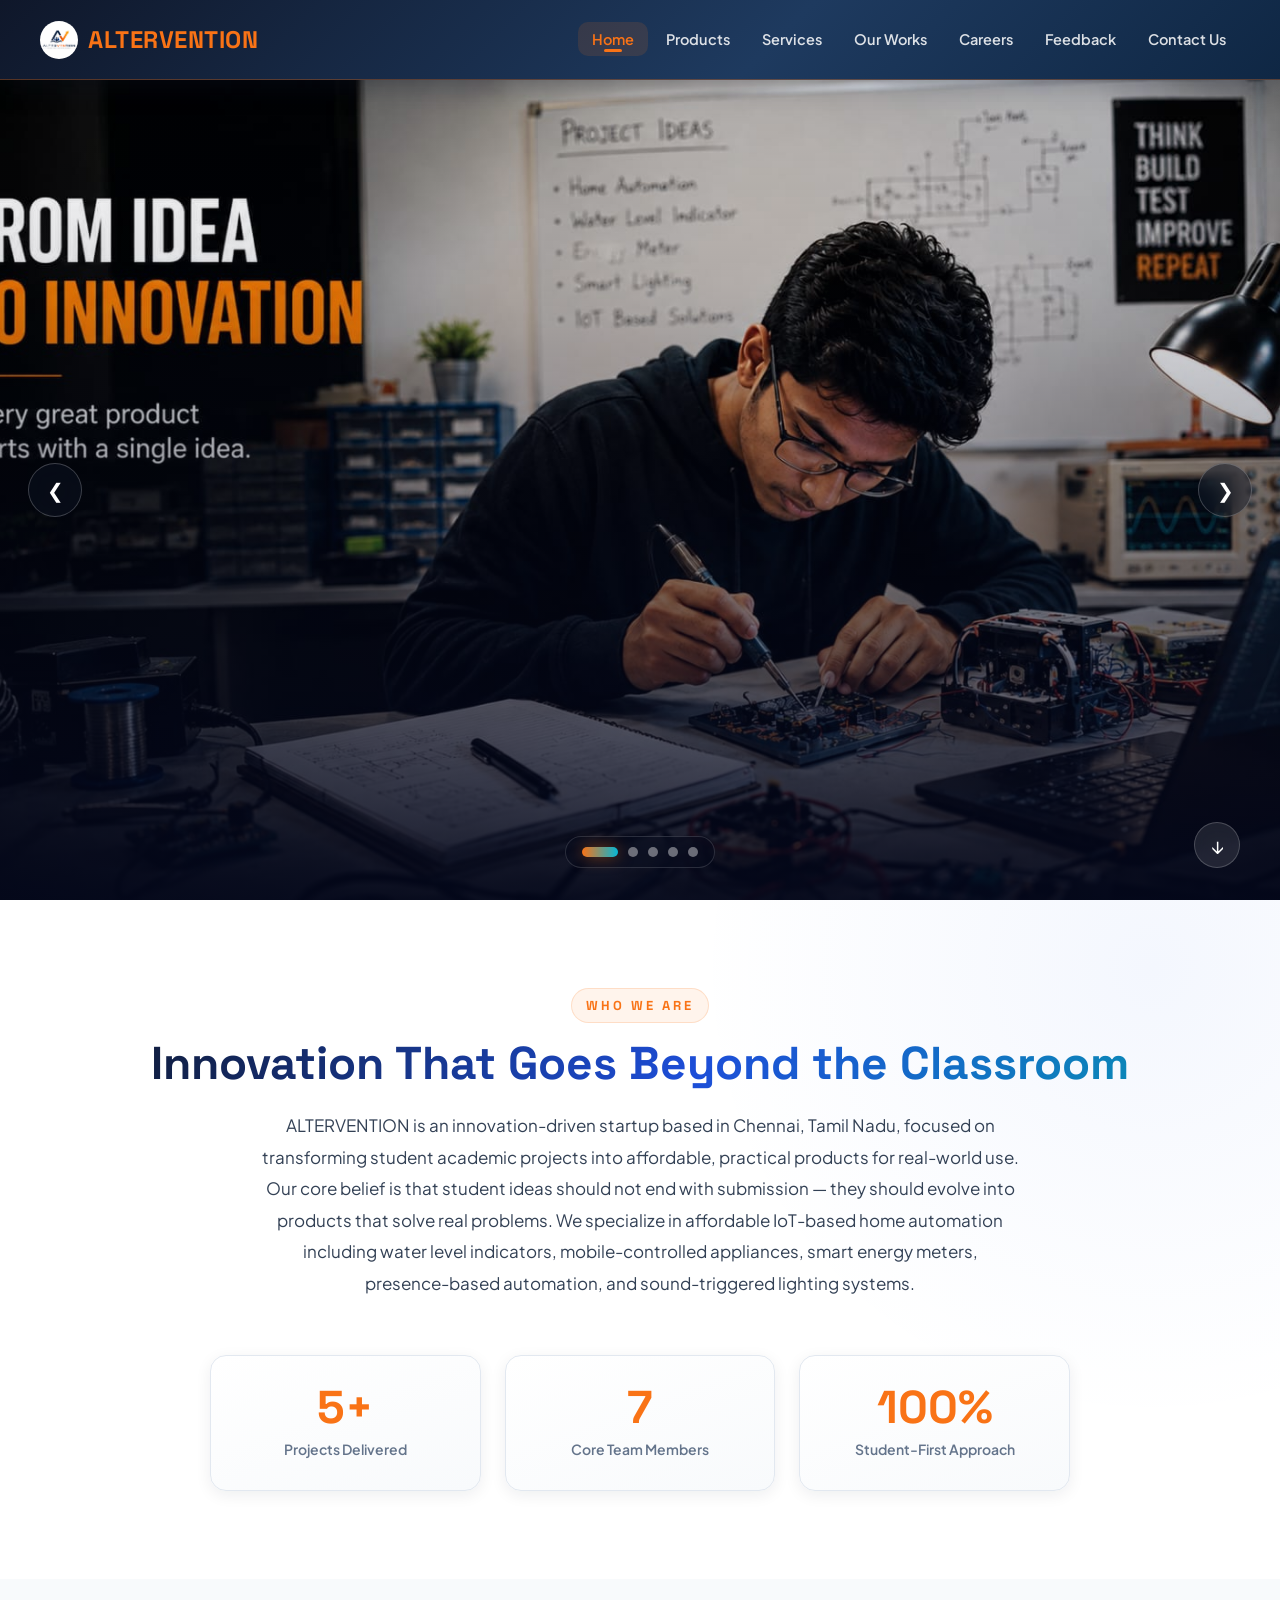
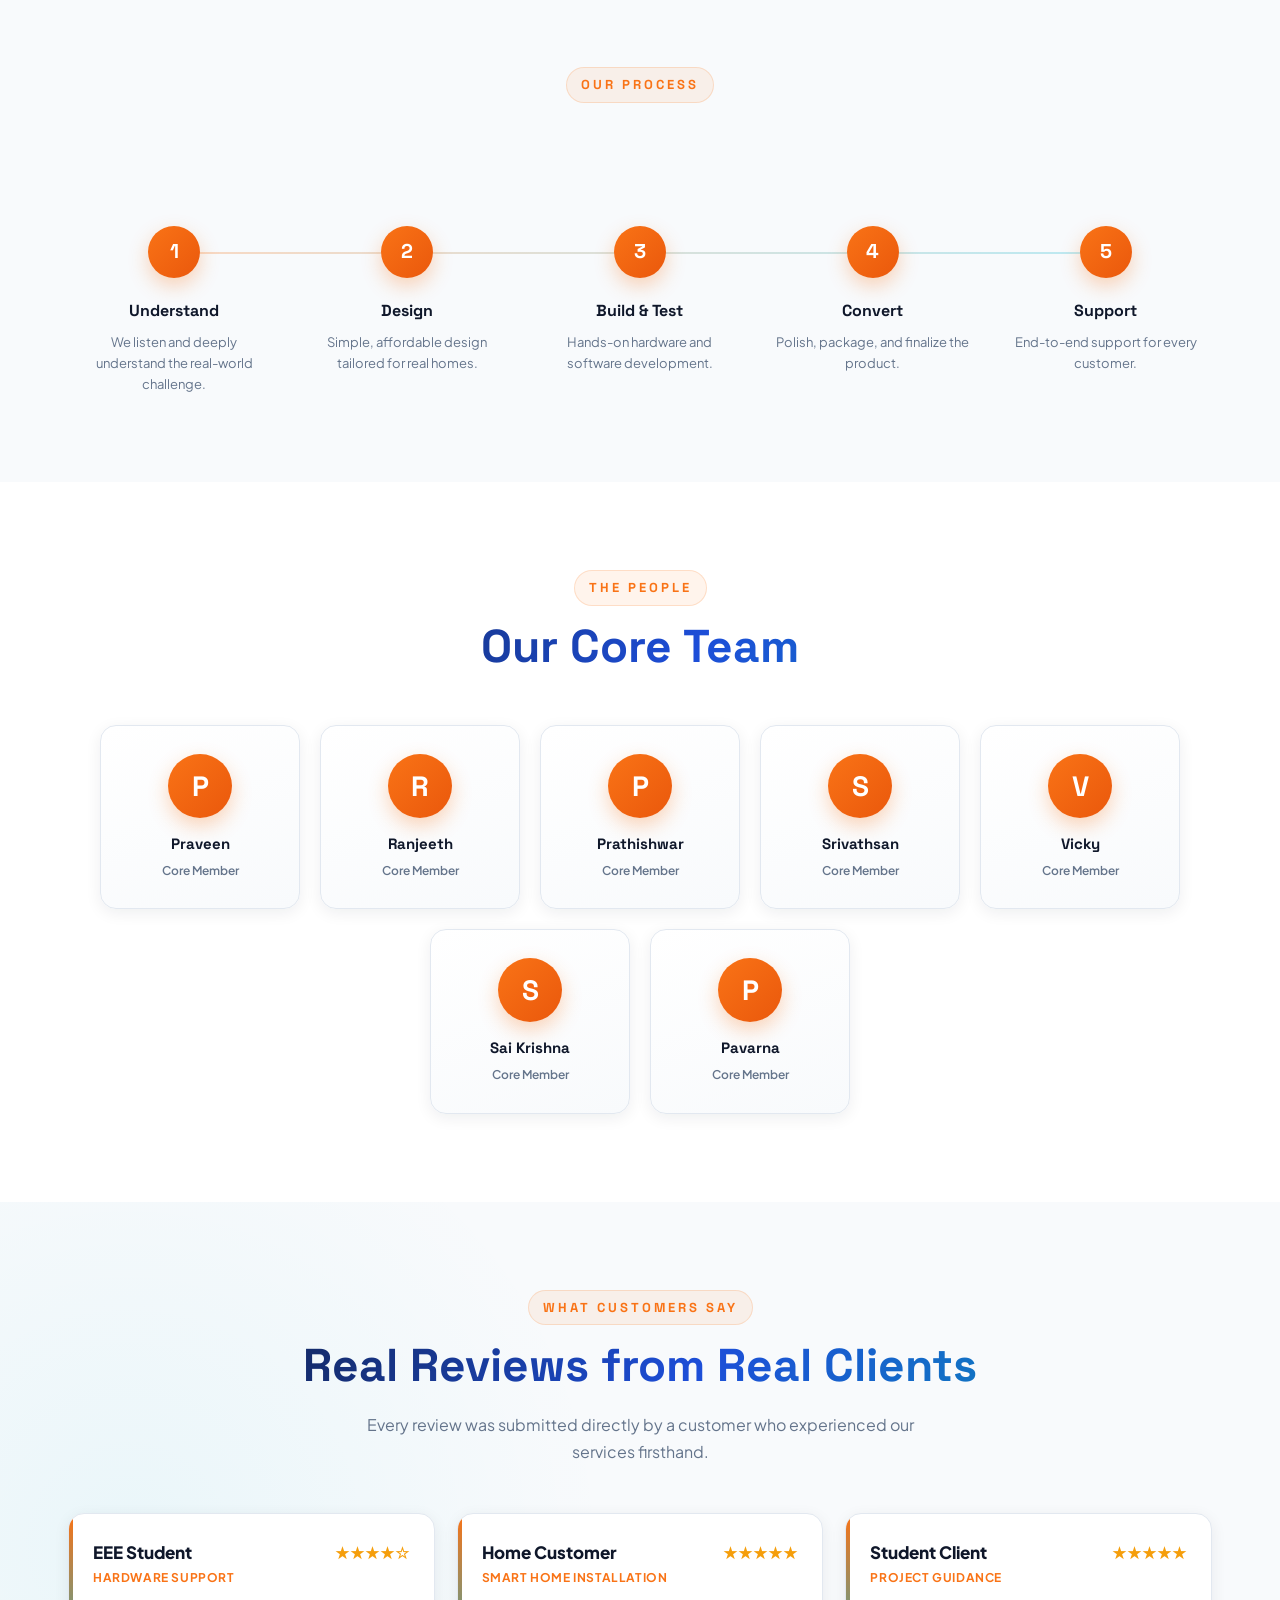
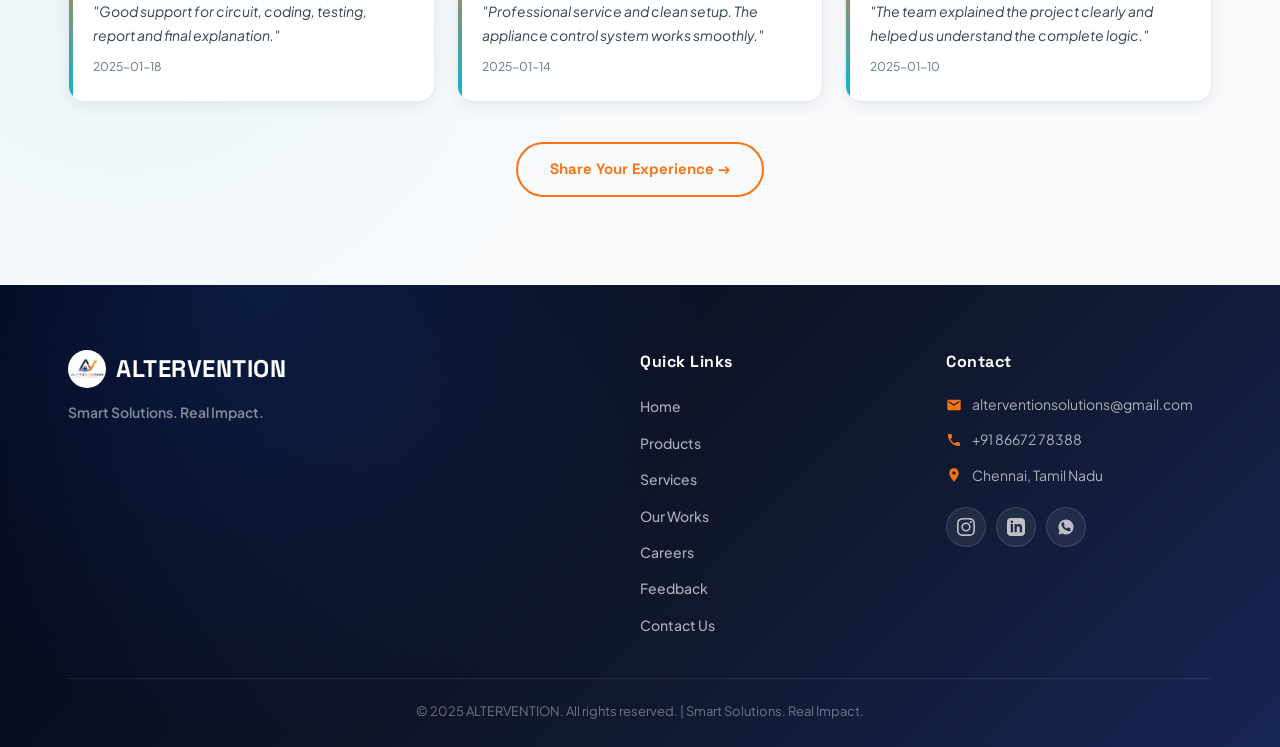
==== commit 7236085d: "style: change heading font to Space Grotesk" ====
--- a/index.html
+++ b/index.html
@@ -14,7 +14,7 @@
   <link rel="preconnect" href="https://fonts.googleapis.com">
   <link rel="preconnect" href="https://fonts.gstatic.com" crossorigin>
   <link
-    href="https://fonts.googleapis.com/css2?family=Outfit:wght@400;500;600;700;800;900&family=Plus+Jakarta+Sans:wght@300;400;500;600;700;800&display=swap"
+    href="https://fonts.googleapis.com/css2?family=Plus+Jakarta+Sans:wght@300;400;500;600;700;800&family=Space+Grotesk:wght@300;400;500;600;700&display=swap"
     rel="stylesheet">
 
 
@@ -42,7 +42,7 @@
       --cyan: #06B6D4;
       --blue: #2563EB;
       --green: #10B981;
-      --fh: 'Outfit', sans-serif;
+      --fh: 'Space Grotesk', sans-serif;
       --fb: 'Plus Jakarta Sans', sans-serif;
       --ease: cubic-bezier(.4, 0, .2, 1);
       --t: all .3s var(--ease);
@@ -3075,7 +3075,7 @@
             <div class="crow">
               <div class="cico"><svg viewBox="0 0 24 24">
                   <path
-                    d="M12.031 2C6.49 2 2 6.48 2 12.018a10.02 10.02 0 0 0 1.353 5.01L2 22l5.12-1.339a9.977 9.977 0 0 0 4.908 1.28c5.545 0 10.03-4.48 10.03-10.018C22.062 6.48 17.575 2 12.03 2z" />
+                    d="M12.017 2C6.485 2 2 6.485 2 12.017c0 1.83.488 3.539 1.338 5.03L2 22l5.12-1.341a9.96 9.96 0 0 0 4.897 1.28c5.53 0 10.017-4.486 10.017-10.017C22.034 6.486 17.548 2 12.017 2zm5.882 14.24c-.244.693-1.233 1.28-1.72 1.347-.468.064-.937.114-1.361-.014-.28-.086-.63-.2-1.07-.386-1.85-.783-3.056-2.65-3.149-2.773-.093-.122-.76-.99-.76-1.895 0-.904.473-1.347.64-1.536.168-.189.366-.236.488-.236.122 0 .244.004.348.007.108.003.253-.04.397.304.149.355.509 1.228.552 1.314.044.086.073.186.015.304-.058.118-.087.193-.175.297-.088.104-.183.233-.262.314-.088.09-.18.189-.077.362.102.173.454.743.973 1.203.668.59 1.233.774 1.407.86.173.086.275.072.378-.047.103-.119.454-.527.575-.707.121-.18.243-.15.408-.09.165.06 1.05.495 1.233.585.183.09.305.136.35.213.045.077.045.447-.199 1.14z" />
                 </svg></div>
               <div class="cinfo-text"><span class="clabel">WhatsApp</span><a href="https://wa.me/918667278388" target="_blank"
                   class="clink">+91 86672 78388</a></div>
@@ -3083,7 +3083,7 @@
             <div class="crow">
               <div class="cico"><svg viewBox="0 0 24 24">
                   <path
-                    d="M12 2.163c3.204 0 3.584.012 4.85.07 3.252.148 4.771 1.691 4.919 4.919.058 1.265.069 1.645.069 4.849 0 3.205-.012 3.584-.069 4.849-.149 3.225-1.664 4.771-4.919 4.919-1.266.058-1.644.07-4.85.07-3.204 0-3.584-.012-4.849-.07-3.26-.149-4.771-1.699-4.919-4.92-.058-1.265-.07-1.644-.07-4.849 0-3.204.013-3.583.07-4.849.149-3.227 1.664-4.771 4.919-4.919 1.266-.057 1.645-.069 4.849-.069zM12 0C8.741 0 8.333.014 7.053.072 2.695.272.273 2.69.073 7.051.014 8.333 0 8.741 0 12c0 3.259.014 3.668.072 4.948.2 4.358 2.618 6.78 6.98 6.98C8.333 23.986 8.741 24 12 24z" />
+                    d="M12 2.163c3.204 0 3.584.012 4.85.07 3.252.148 4.771 1.691 4.919 4.919.058 1.265.069 1.645.069 4.849 0 3.205-.012 3.584-.069 4.849-.149 3.225-1.664 4.771-4.919 4.919-1.266.058-1.644.07-4.85.07-3.204 0-3.584-.012-4.849-.07-3.26-.149-4.771-1.699-4.919-4.92-.058-1.265-.07-1.644-.07-4.849 0-3.204.013-3.583.07-4.849.149-3.227 1.664-4.771 4.919-4.919 1.266-.057 1.645-.069 4.849-.069zM12 0C8.741 0 8.333.014 7.053.072 2.695.272.273 2.69.073 7.051.014 8.333 0 8.741 0 12c0 3.259.014 3.668.072 4.948.2 4.358 2.618 6.78 6.98 6.98C8.333 23.986 8.741 24 12 24zm0 5.838c-3.403 0-6.162 2.759-6.162 6.162s2.759 6.163 6.162 6.163 6.162-2.759 6.162-6.163c0-3.403-2.759-6.162-6.162-6.162zM12 16c-2.21 0-4-1.79-4-4s1.79-4 4-4 4 1.79 4 4-1.79 4-4 4zm6.406-11.845a1.44 1.44 0 1 0 0 2.881 1.44 1.44 0 0 0 0-2.881z" />
                 </svg></div>
               <div class="cinfo-text"><span class="clabel">Instagram</span><a href="https://instagram.com/altervention" target="_blank"
                   class="clink">@altervention</a></div>
@@ -3107,12 +3107,12 @@
             <div class="ctas">
               <a href="https://wa.me/918667278388" target="_blank" class="btn btn-o">
                 <svg viewBox="0 0 24 24" width="20" height="20" fill="currentColor" style="vertical-align: middle; margin-right: 8px;">
-                  <path d="M12.031 2C6.49 2 2 6.48 2 12.018a10.02 10.02 0 0 0 1.353 5.01L2 22l5.12-1.339a9.977 9.977 0 0 0 4.908 1.28c5.545 0 10.03-4.48 10.03-10.018C22.062 6.48 17.575 2 12.03 2z" />
+                  <path d="M12.017 2C6.485 2 2 6.485 2 12.017c0 1.83.488 3.539 1.338 5.03L2 22l5.12-1.341a9.96 9.96 0 0 0 4.897 1.28c5.53 0 10.017-4.486 10.017-10.017C22.034 6.486 17.548 2 12.017 2zm5.882 14.24c-.244.693-1.233 1.28-1.72 1.347-.468.064-.937.114-1.361-.014-.28-.086-.63-.2-1.07-.386-1.85-.783-3.056-2.65-3.149-2.773-.093-.122-.76-.99-.76-1.895 0-.904.473-1.347.64-1.536.168-.189.366-.236.488-.236.122 0 .244.004.348.007.108.003.253-.04.397.304.149.355.509 1.228.552 1.314.044.086.073.186.015.304-.058.118-.087.193-.175.297-.088.104-.183.233-.262.314-.088.09-.18.189-.077.362.102.173.454.743.973 1.203.668.59 1.233.774 1.407.86.173.086.275.072.378-.047.103-.119.454-.527.575-.707.121-.18.243-.15.408-.09.165.06 1.05.495 1.233.585.183.09.305.136.35.213.045.077.045.447-.199 1.14z" />
                 </svg>Message on WhatsApp
               </a>
               <a href="https://instagram.com/altervention" target="_blank" class="btn btn-out">
                 <svg viewBox="0 0 24 24" width="20" height="20" fill="currentColor" style="vertical-align: middle; margin-right: 8px;">
-                  <path d="M12 2.163c3.204 0 3.584.012 4.85.07 3.252.148 4.771 1.691 4.919 4.919.058 1.265.069 1.645.069 4.849 0 3.205-.012 3.584-.069 4.849-.149 3.225-1.664 4.771-4.919 4.919-1.266.058-1.644.07-4.85.07-3.204 0-3.584-.012-4.849-.07-3.26-.149-4.771-1.699-4.919-4.92-.058-1.265-.07-1.644-.07-4.849 0-3.204.013-3.583.07-4.849.149-3.227 1.664-4.771 4.919-4.919 1.266-.057 1.645-.069 4.849-.069zM12 0C8.741 0 8.333.014 7.053.072 2.695.272.273 2.69.073 7.051.014 8.333 0 8.741 0 12c0 3.259.014 3.668.072 4.948.2 4.358 2.618 6.78 6.98 6.98C8.333 23.986 8.741 24 12 24z" />
+                  <path d="M12 2.163c3.204 0 3.584.012 4.85.07 3.252.148 4.771 1.691 4.919 4.919.058 1.265.069 1.645.069 4.849 0 3.205-.012 3.584-.069 4.849-.149 3.225-1.664 4.771-4.919 4.919-1.266.058-1.644.07-4.85.07-3.204 0-3.584-.012-4.849-.07-3.26-.149-4.771-1.699-4.919-4.92-.058-1.265-.07-1.644-.07-4.849 0-3.204.013-3.583.07-4.849.149-3.227 1.664-4.771 4.919-4.919 1.266-.057 1.645-.069 4.849-.069zM12 0C8.741 0 8.333.014 7.053.072 2.695.272.273 2.69.073 7.051.014 8.333 0 8.741 0 12c0 3.259.014 3.668.072 4.948.2 4.358 2.618 6.78 6.98 6.98C8.333 23.986 8.741 24 12 24zm0 5.838c-3.403 0-6.162 2.759-6.162 6.162s2.759 6.163 6.162 6.163 6.162-2.759 6.162-6.163c0-3.403-2.759-6.162-6.162-6.162zM12 16c-2.21 0-4-1.79-4-4s1.79-4 4-4 4 1.79 4 4-1.79 4-4 4zm6.406-11.845a1.44 1.44 0 1 0 0 2.881 1.44 1.44 0 0 0 0-2.881z" />
                 </svg>Visit Instagram
               </a>
               <a href="https://linkedin.com/company/altervention" target="_blank" class="btn btn-out">
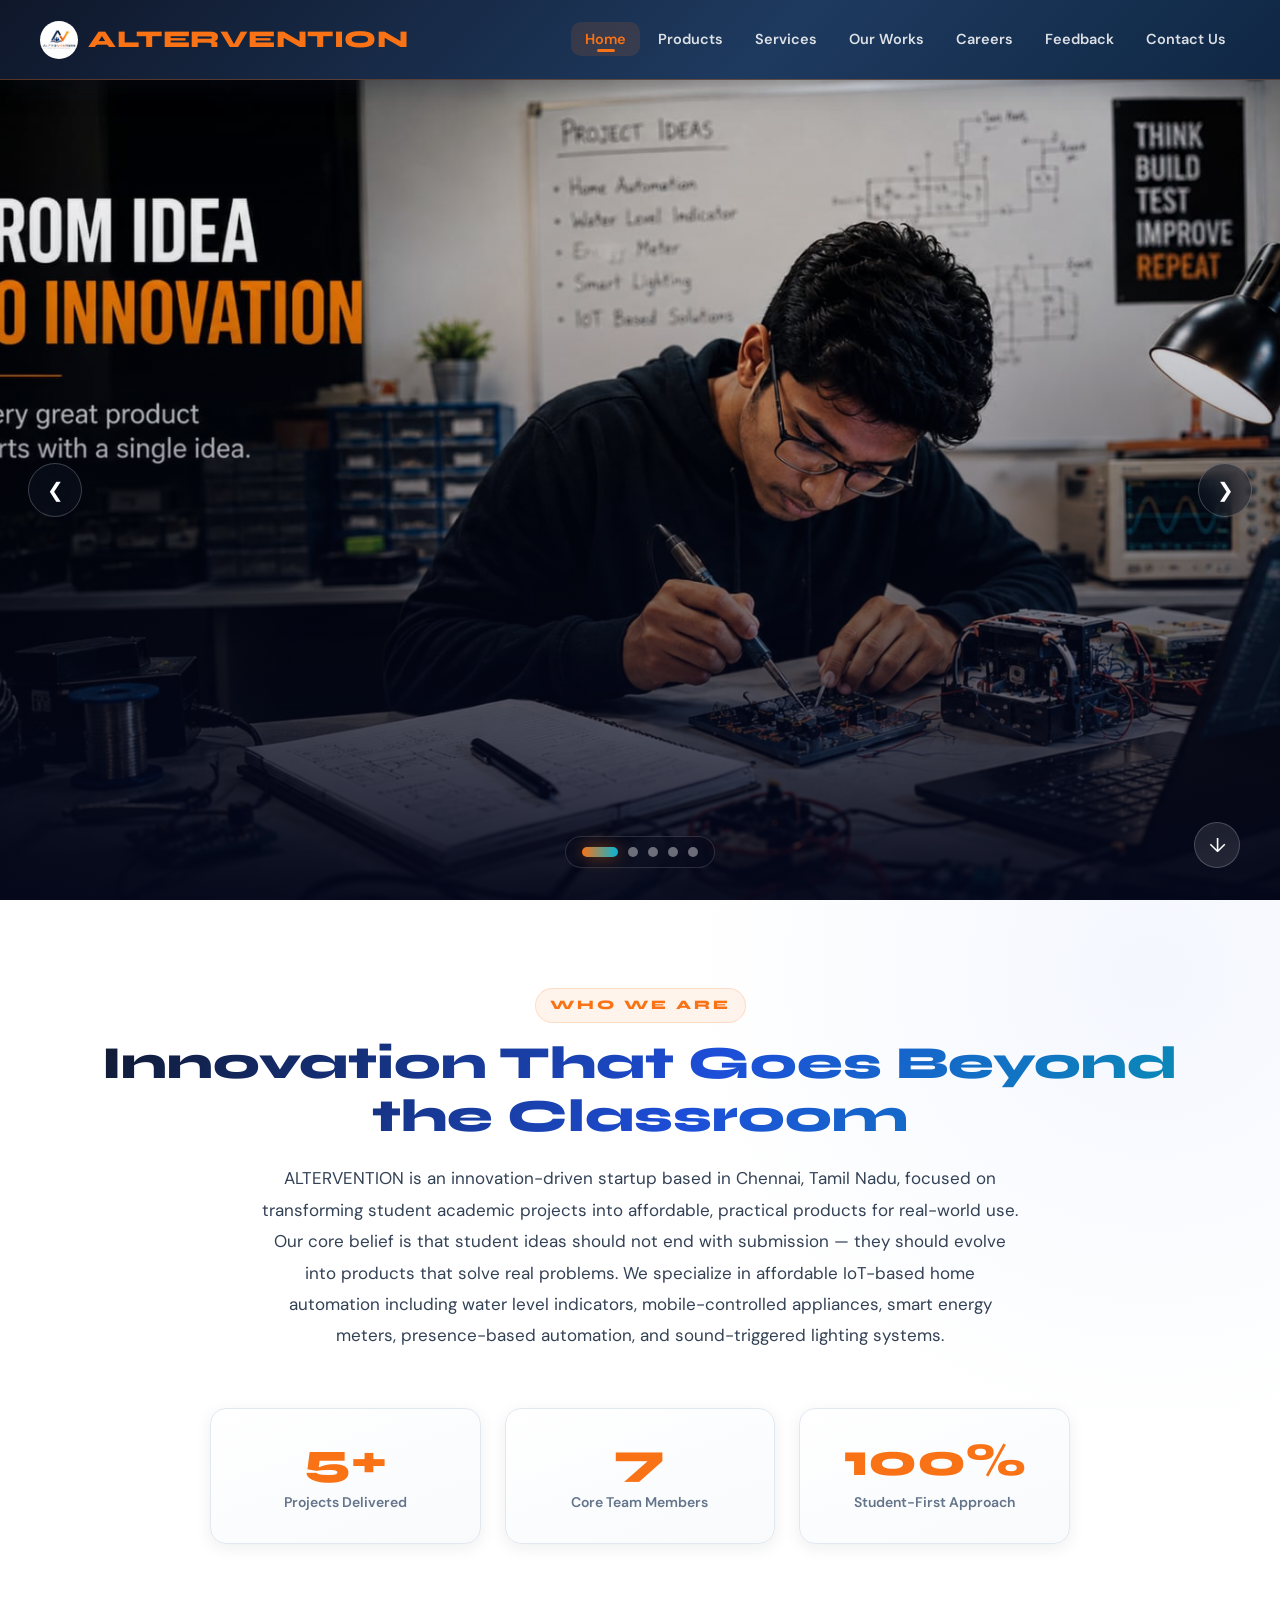
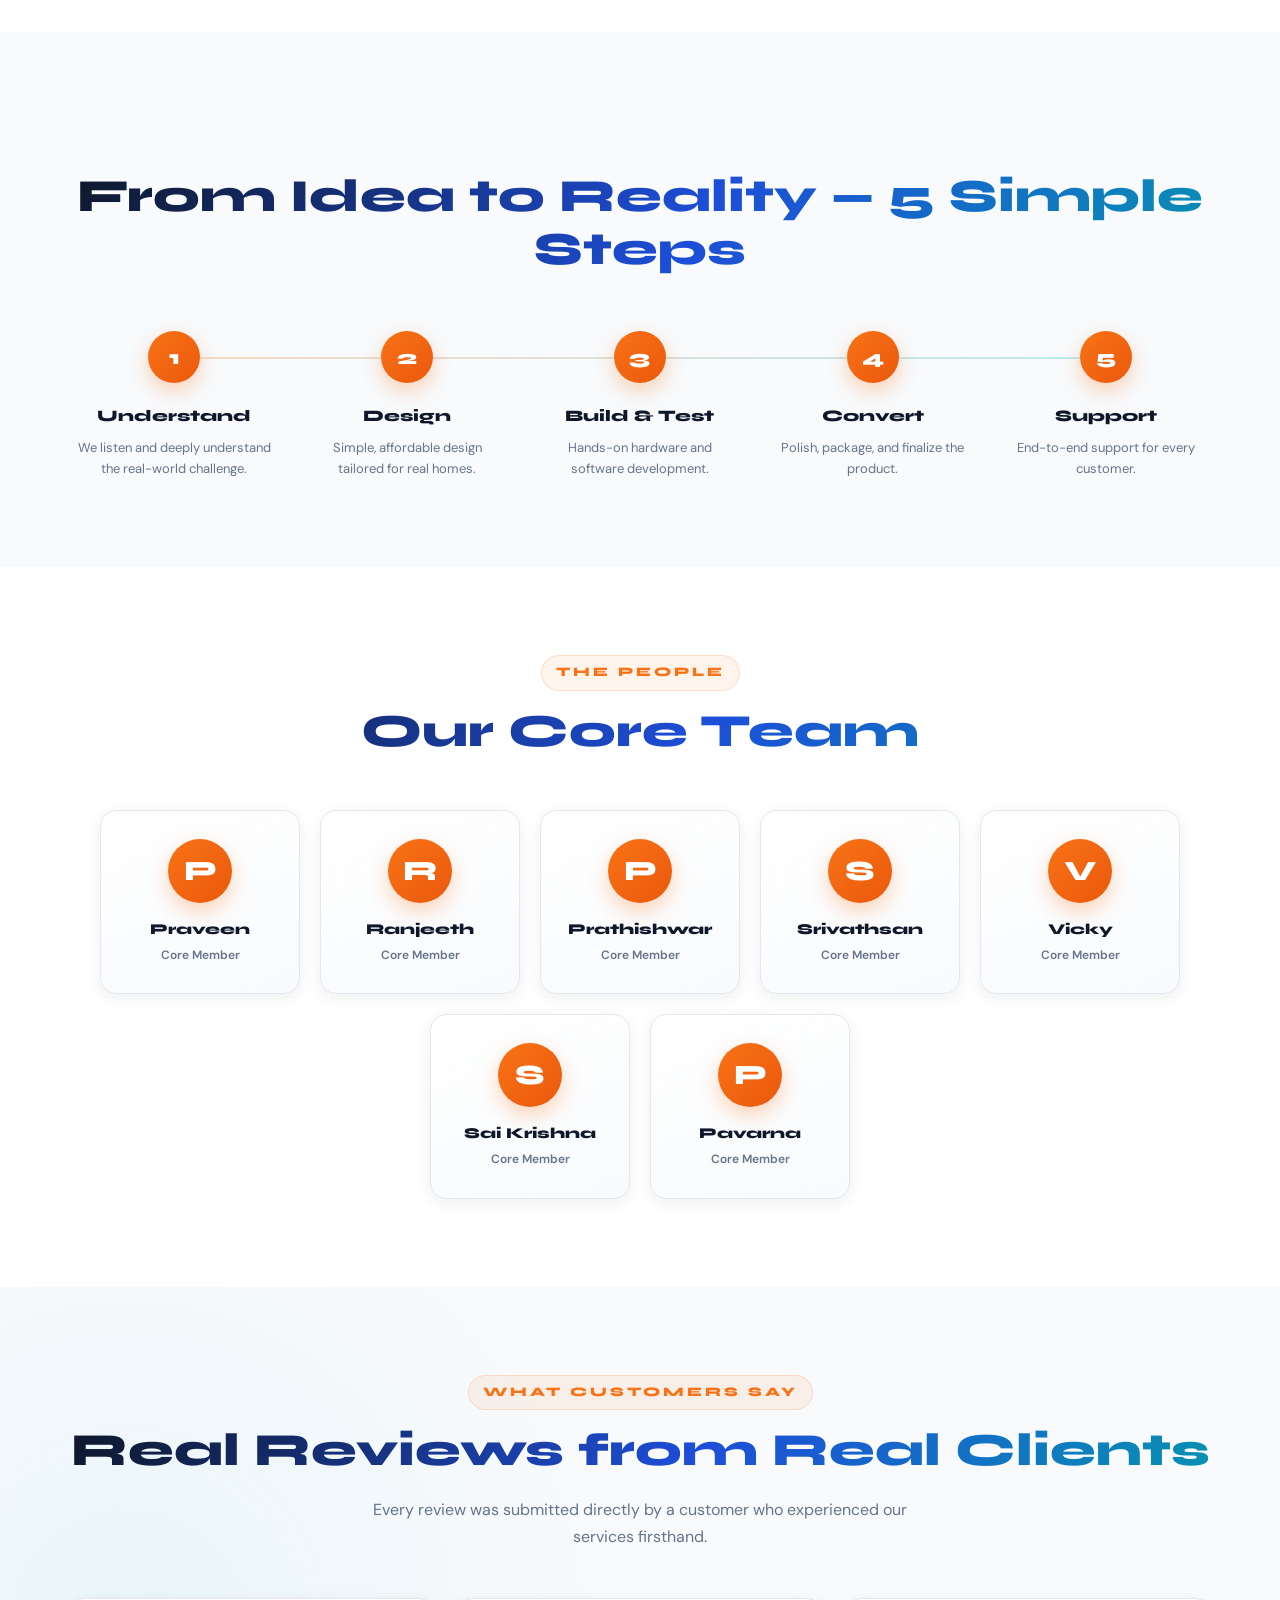
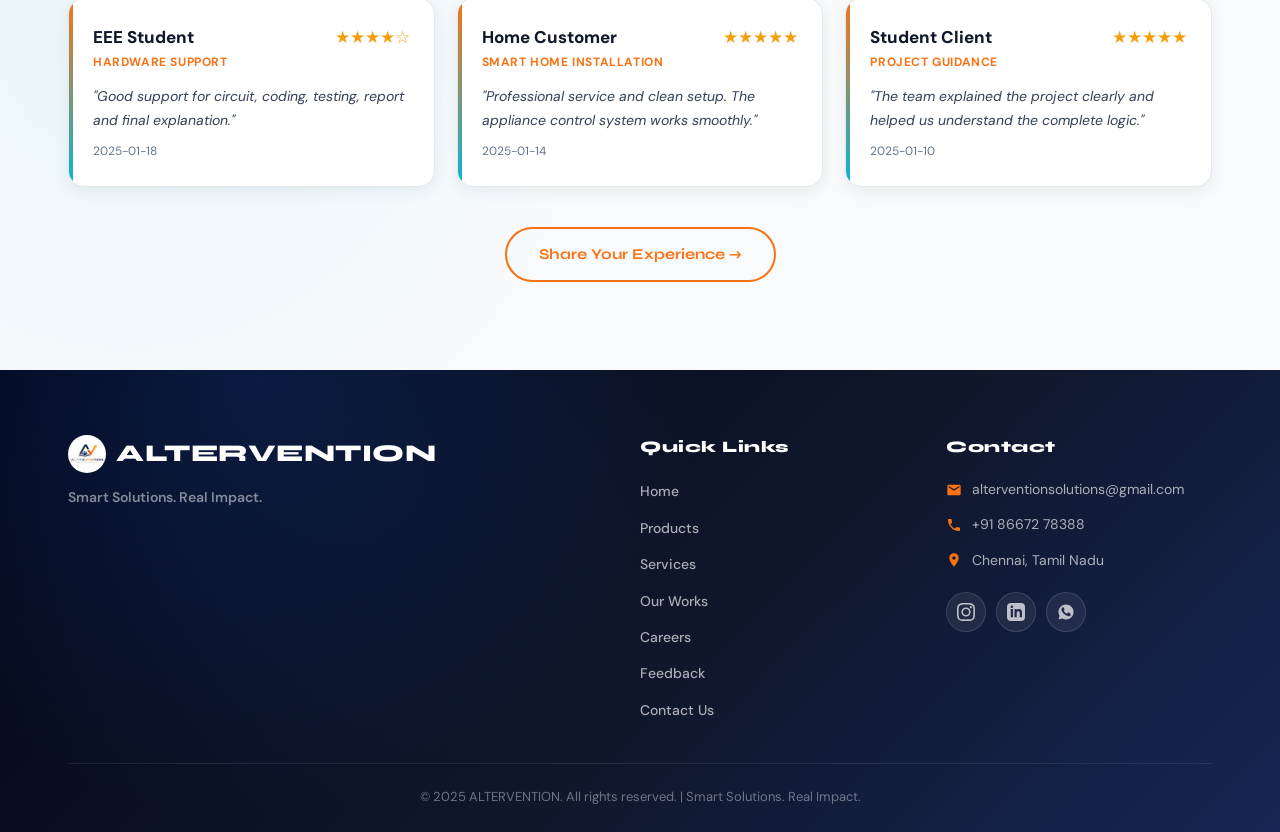
==== commit cffae999: "style: update website font pairings to Syne and DM Sans" ====
--- a/index.html
+++ b/index.html
@@ -14,7 +14,7 @@
   <link rel="preconnect" href="https://fonts.googleapis.com">
   <link rel="preconnect" href="https://fonts.gstatic.com" crossorigin>
   <link
-    href="https://fonts.googleapis.com/css2?family=Plus+Jakarta+Sans:wght@300;400;500;600;700;800&family=Space+Grotesk:wght@300;400;500;600;700&display=swap"
+    href="https://fonts.googleapis.com/css2?family=DM+Sans:wght@300;400;500;600;700&family=Syne:wght@700;800&display=swap"
     rel="stylesheet">
 
 
@@ -42,8 +42,8 @@
       --cyan: #06B6D4;
       --blue: #2563EB;
       --green: #10B981;
-      --fh: 'Space Grotesk', sans-serif;
-      --fb: 'Plus Jakarta Sans', sans-serif;
+      --fh: 'Syne', sans-serif;
+      --fb: 'DM Sans', sans-serif;
       --ease: cubic-bezier(.4, 0, .2, 1);
       --t: all .3s var(--ease);
       --sh-sm: 0 4px 16px rgba(15, 23, 42, .07);
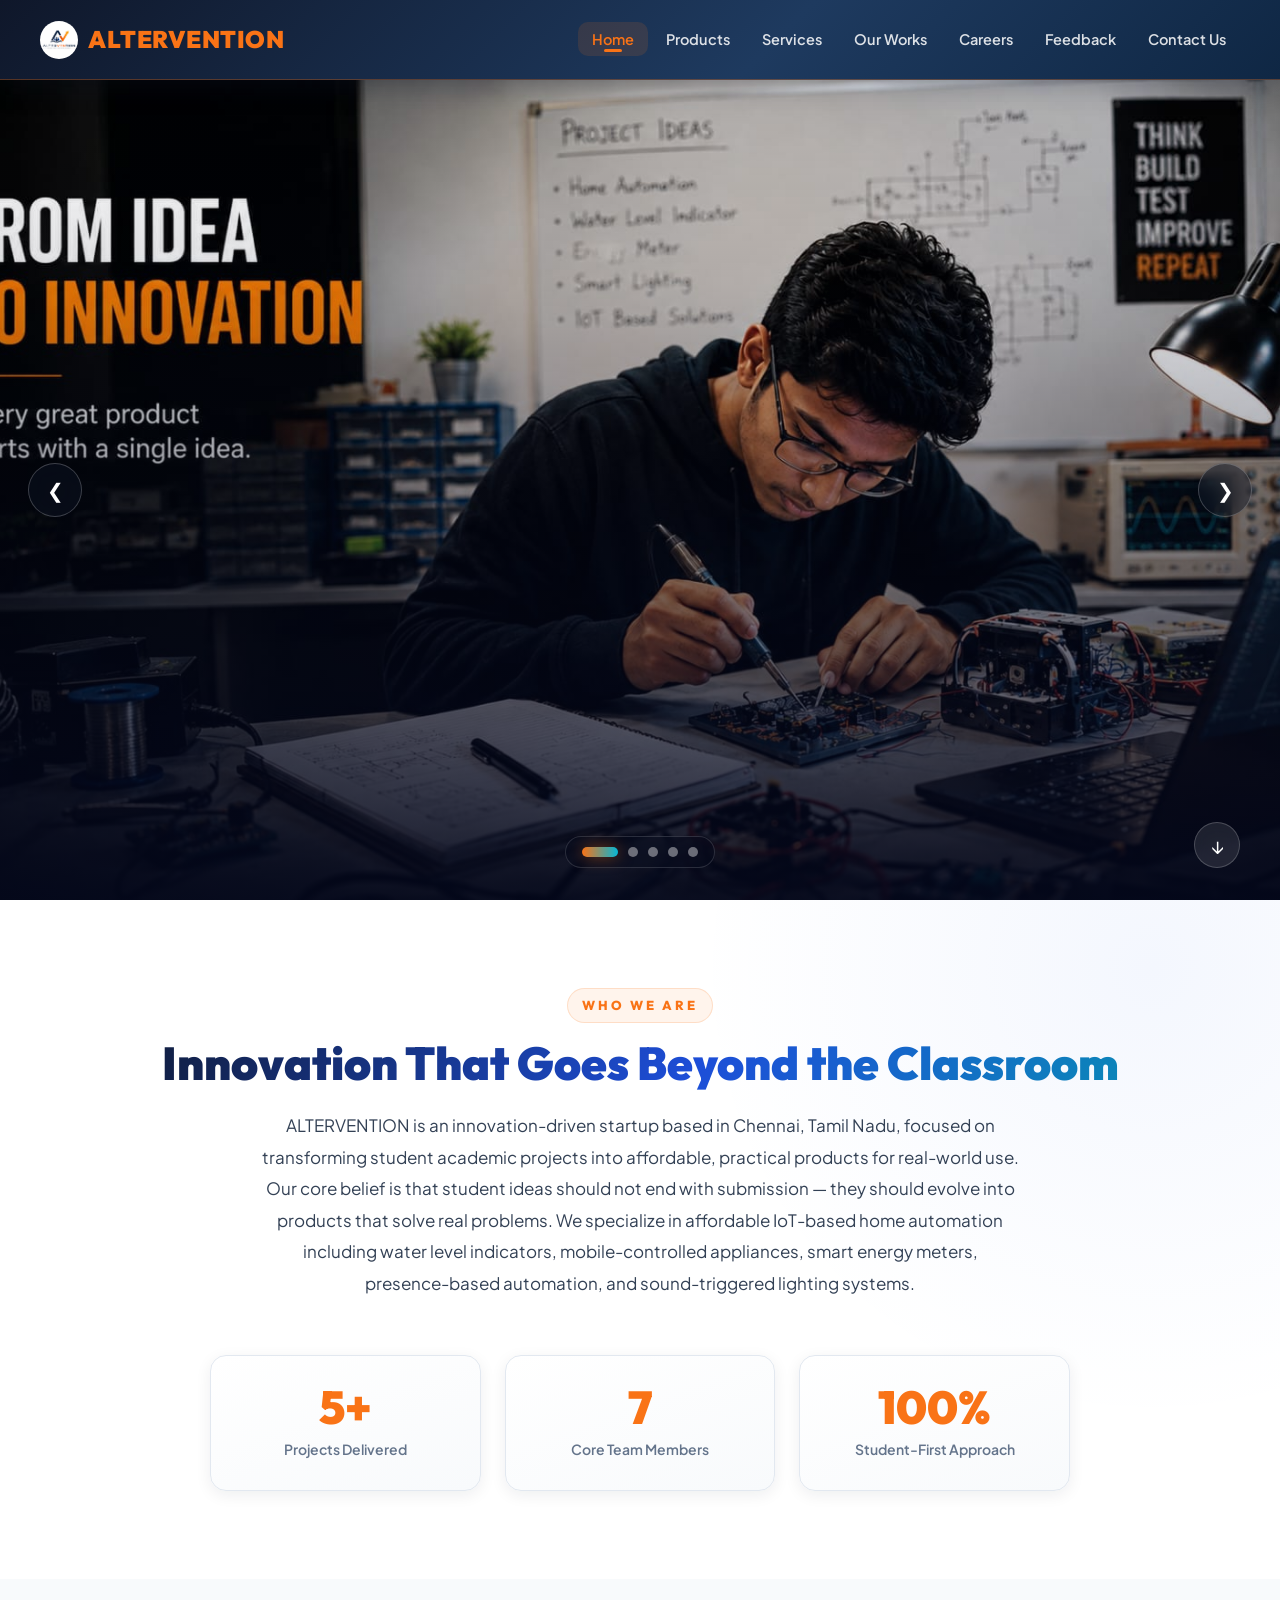
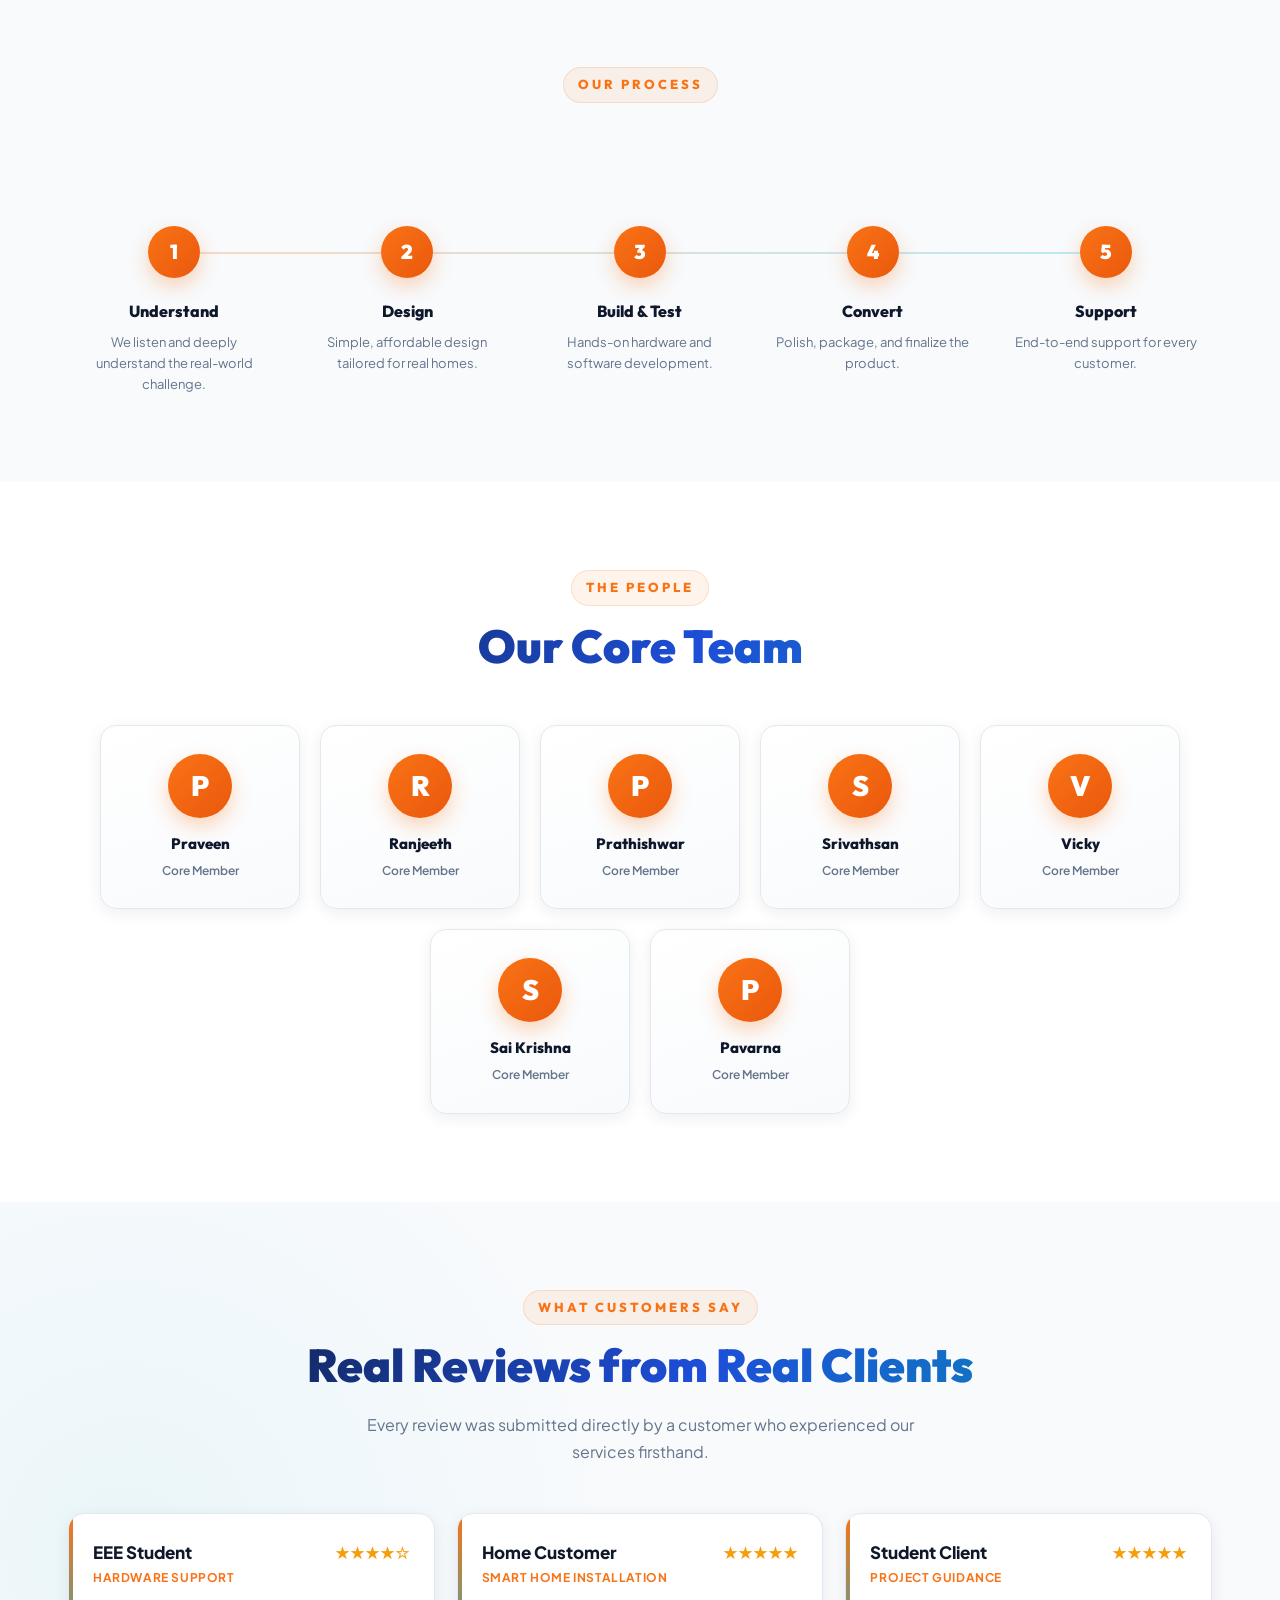
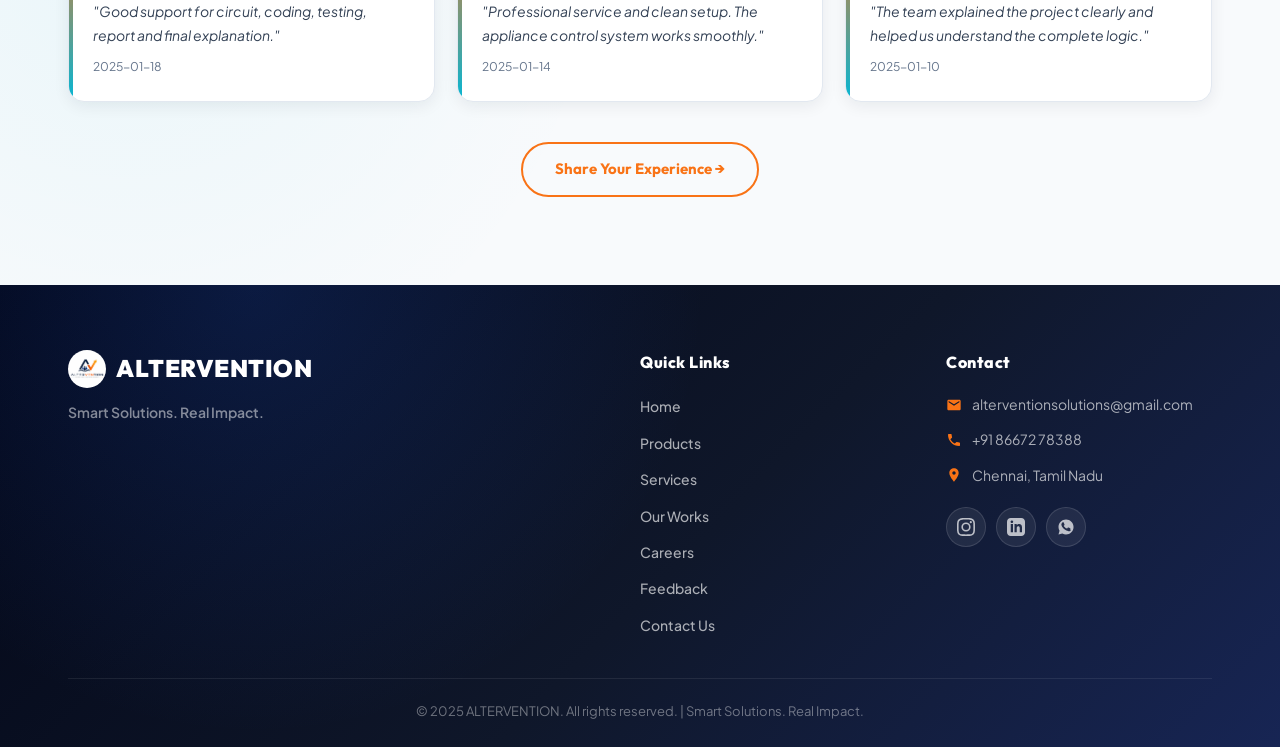
==== commit 1e024257: "style: revert website font pairings to Outfit and Plus Jakarta Sans" ====
--- a/index.html
+++ b/index.html
@@ -14,7 +14,7 @@
   <link rel="preconnect" href="https://fonts.googleapis.com">
   <link rel="preconnect" href="https://fonts.gstatic.com" crossorigin>
   <link
-    href="https://fonts.googleapis.com/css2?family=DM+Sans:wght@300;400;500;600;700&family=Syne:wght@700;800&display=swap"
+    href="https://fonts.googleapis.com/css2?family=Outfit:wght@400;500;600;700;800;900&family=Plus+Jakarta+Sans:wght@300;400;500;600;700;800&display=swap"
     rel="stylesheet">
 
 
@@ -42,8 +42,8 @@
       --cyan: #06B6D4;
       --blue: #2563EB;
       --green: #10B981;
-      --fh: 'Syne', sans-serif;
-      --fb: 'DM Sans', sans-serif;
+      --fh: 'Outfit', sans-serif;
+      --fb: 'Plus Jakarta Sans', sans-serif;
       --ease: cubic-bezier(.4, 0, .2, 1);
       --t: all .3s var(--ease);
       --sh-sm: 0 4px 16px rgba(15, 23, 42, .07);
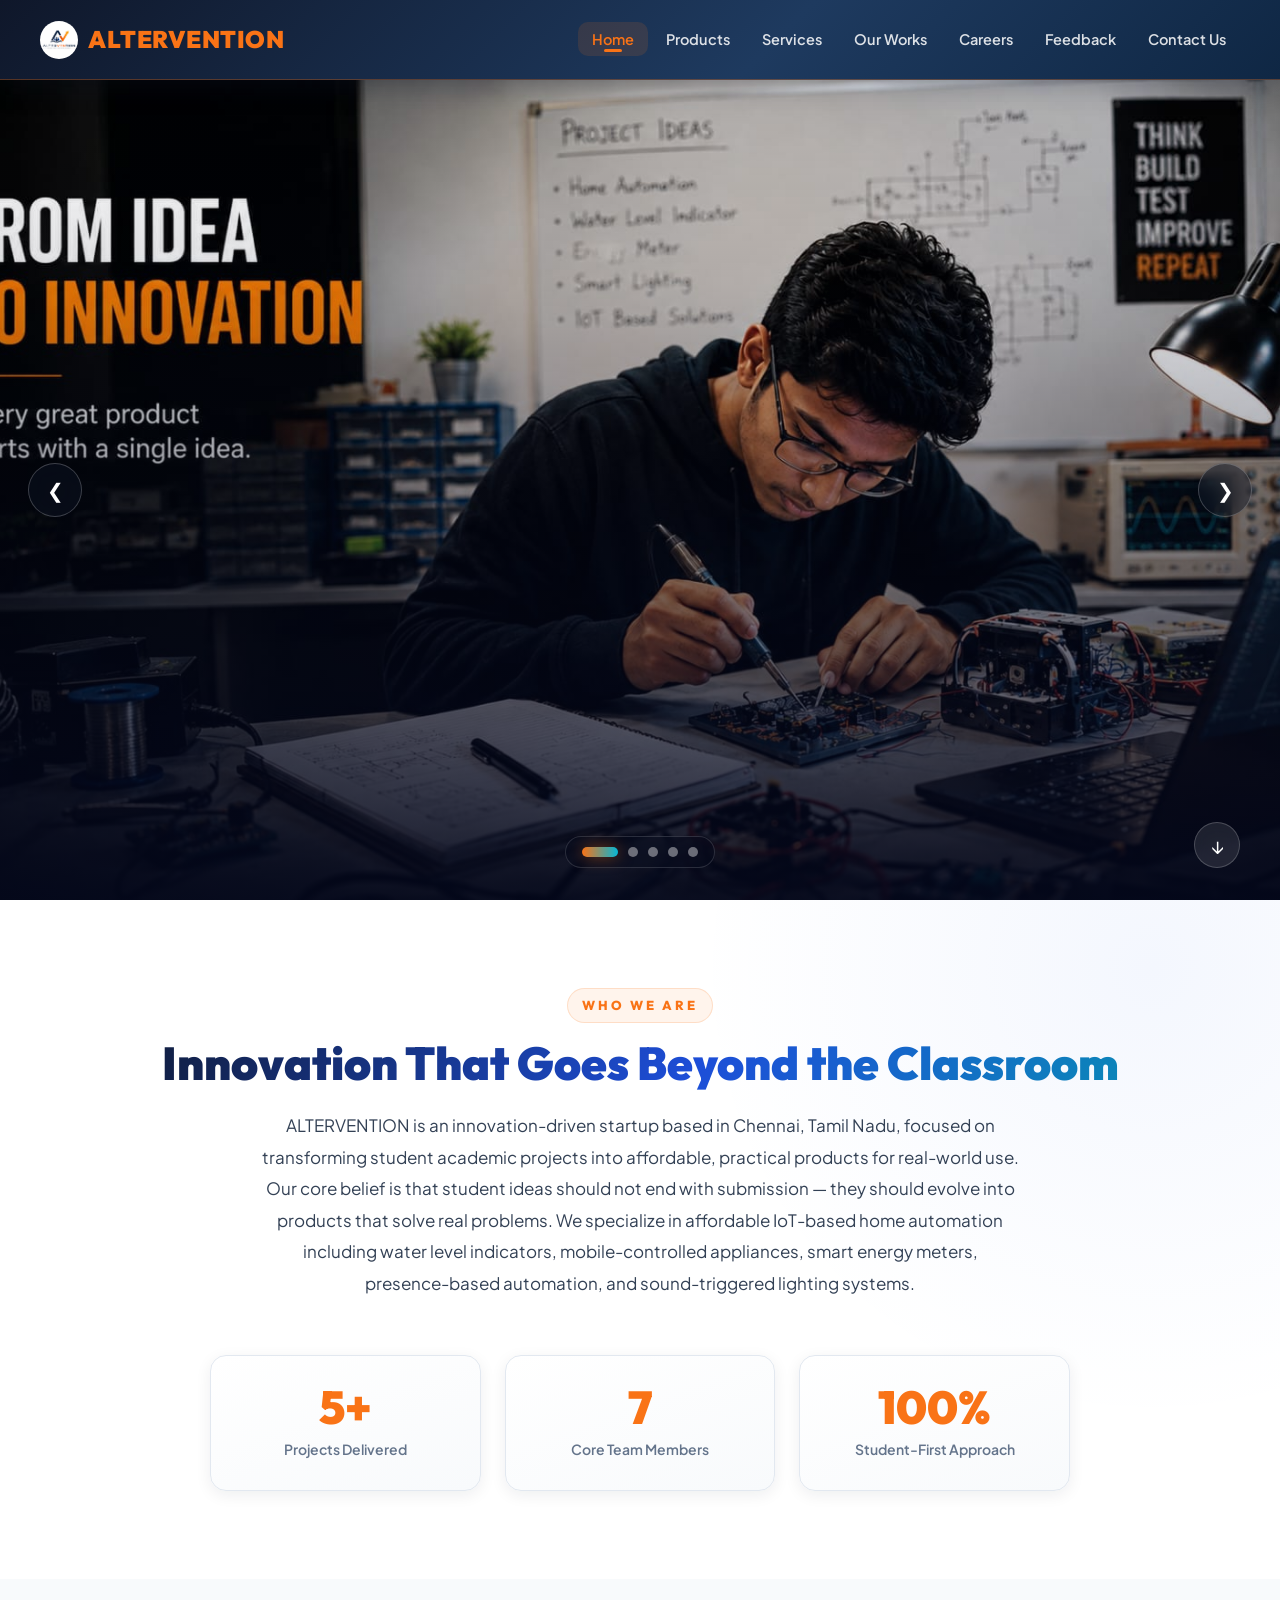
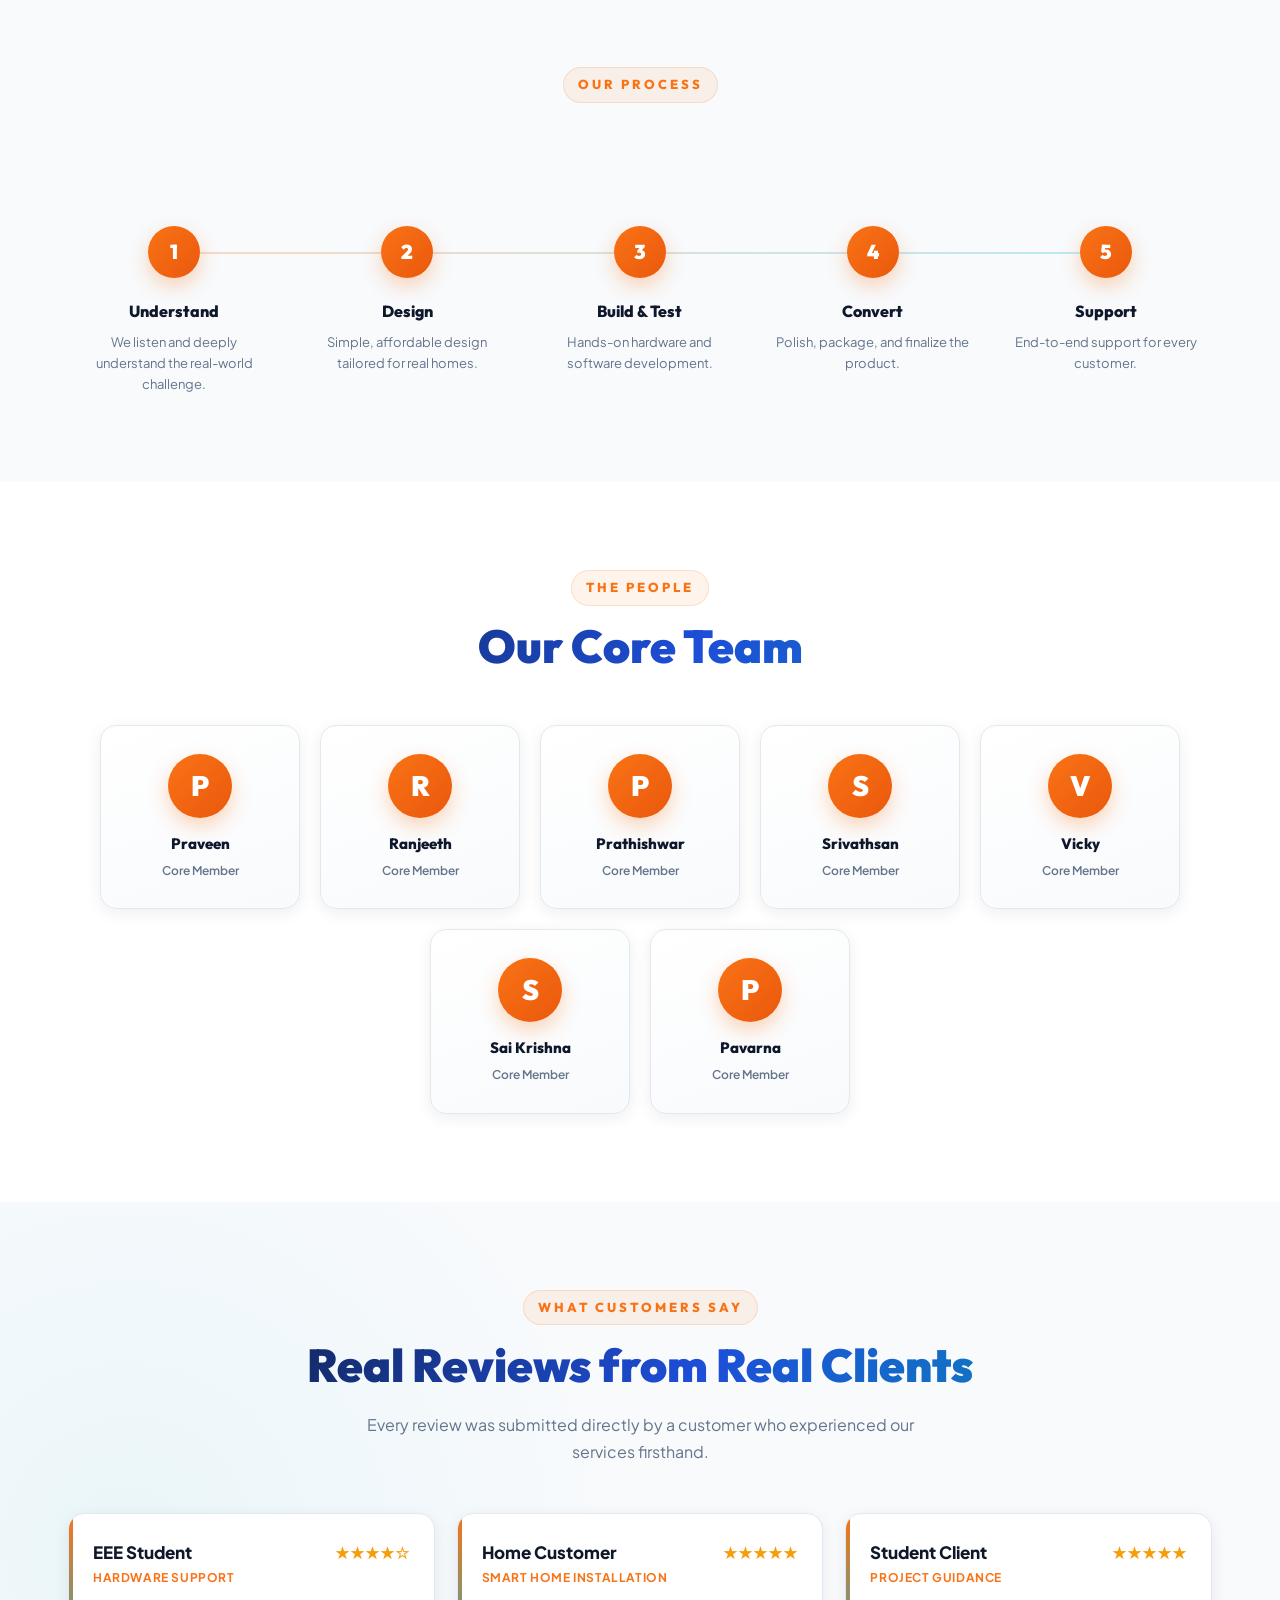
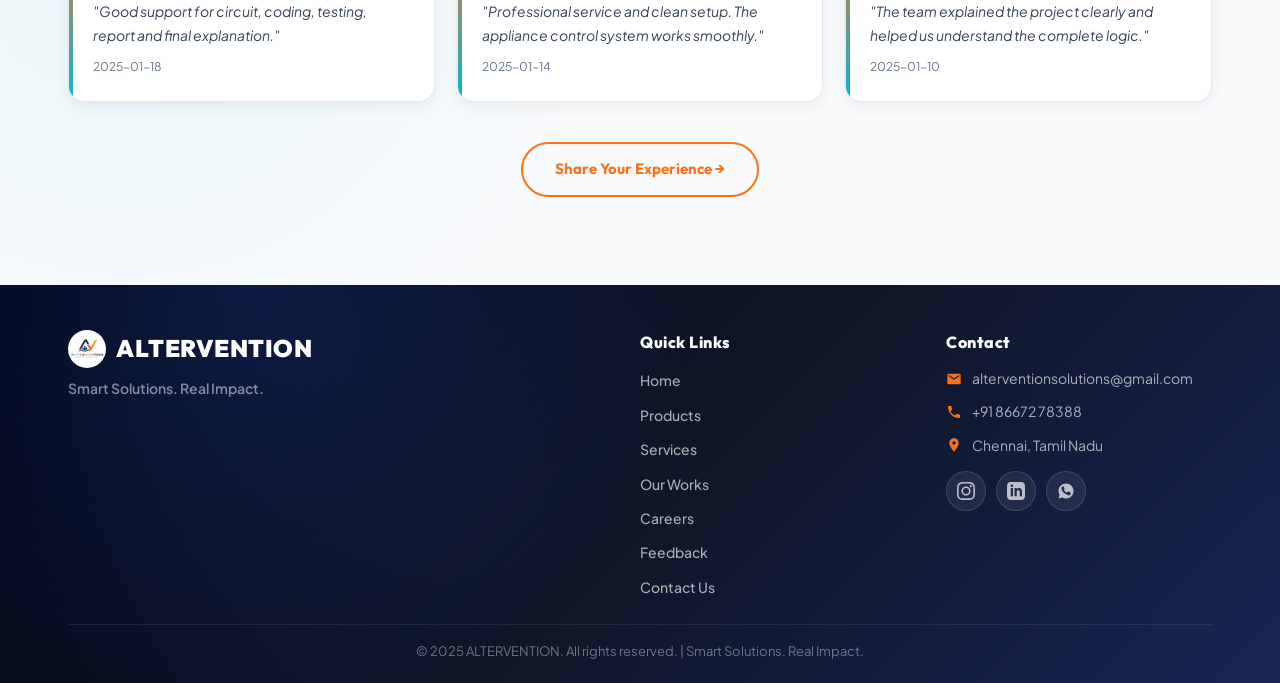
==== commit 129a38d9: "style: compact footer sizing by reducing vertical paddings and margins" ====
--- a/index.html
+++ b/index.html
@@ -1971,7 +1971,7 @@
     footer {
       background: linear-gradient(135deg, #020617 0%, #0f172a 55%, #172554 100%);
       color: rgba(255, 255, 255, .78);
-      padding: 64px 0 24px;
+      padding: 44px 0 20px;
       position: relative;
       overflow: hidden
     }
@@ -1988,14 +1988,14 @@
       display: grid;
       grid-template-columns: 2fr 1fr 1fr;
       gap: 40px;
-      margin-bottom: 40px;
+      margin-bottom: 24px;
       position: relative;
       z-index: 1
     }
 
     .ftbrand .nav-brand {
       color: #fff;
-      margin-bottom: 12px;
+      margin-bottom: 8px;
       display: inline-flex
     }
 
@@ -2014,7 +2014,7 @@
       font-size: 16px;
       font-weight: 800;
       color: #fff;
-      margin-bottom: 18px;
+      margin-bottom: 12px;
       letter-spacing: .5px
     }
 
@@ -2022,7 +2022,7 @@
       list-style: none;
       display: flex;
       flex-direction: column;
-      gap: 10px
+      gap: 8px
     }
 
     .ftlinks a {
@@ -2030,7 +2030,7 @@
       color: rgba(255, 255, 255, .65);
       font-weight: 500;
       transition: var(--t);
-      padding: 2px 0;
+      padding: 1px 0;
       cursor: pointer
     }
 
@@ -2045,7 +2045,7 @@
       gap: 10px;
       font-size: 14px;
       color: rgba(255, 255, 255, .65);
-      margin-bottom: 12px
+      margin-bottom: 10px
     }
 
     .ftcr svg {
@@ -2058,7 +2058,7 @@
     .socr {
       display: flex;
       gap: 10px;
-      margin-top: 20px
+      margin-top: 14px
     }
 
     .socbtn {
@@ -2087,7 +2087,7 @@
 
     .ftbot {
       border-top: 1px solid rgba(255, 255, 255, .08);
-      padding-top: 22px;
+      padding-top: 16px;
       text-align: center;
       font-size: 13px;
       color: rgba(255, 255, 255, .4);
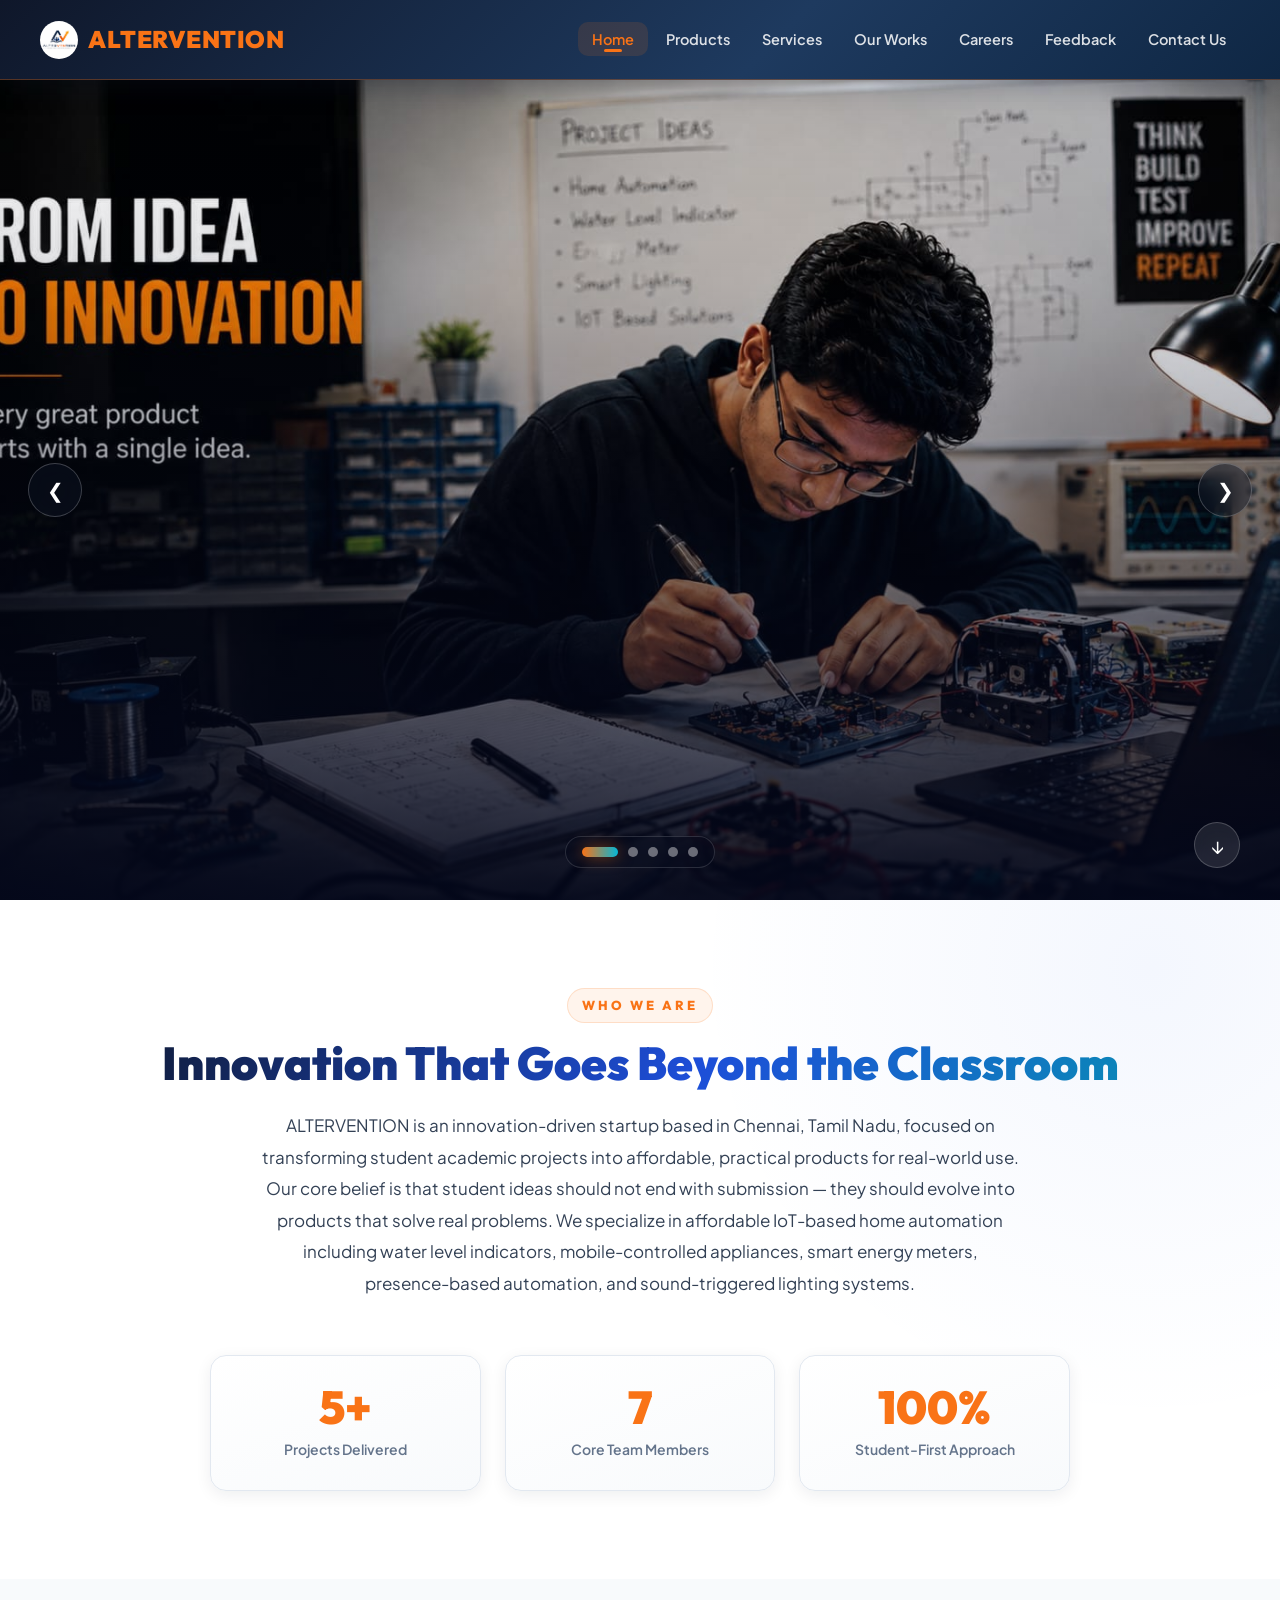
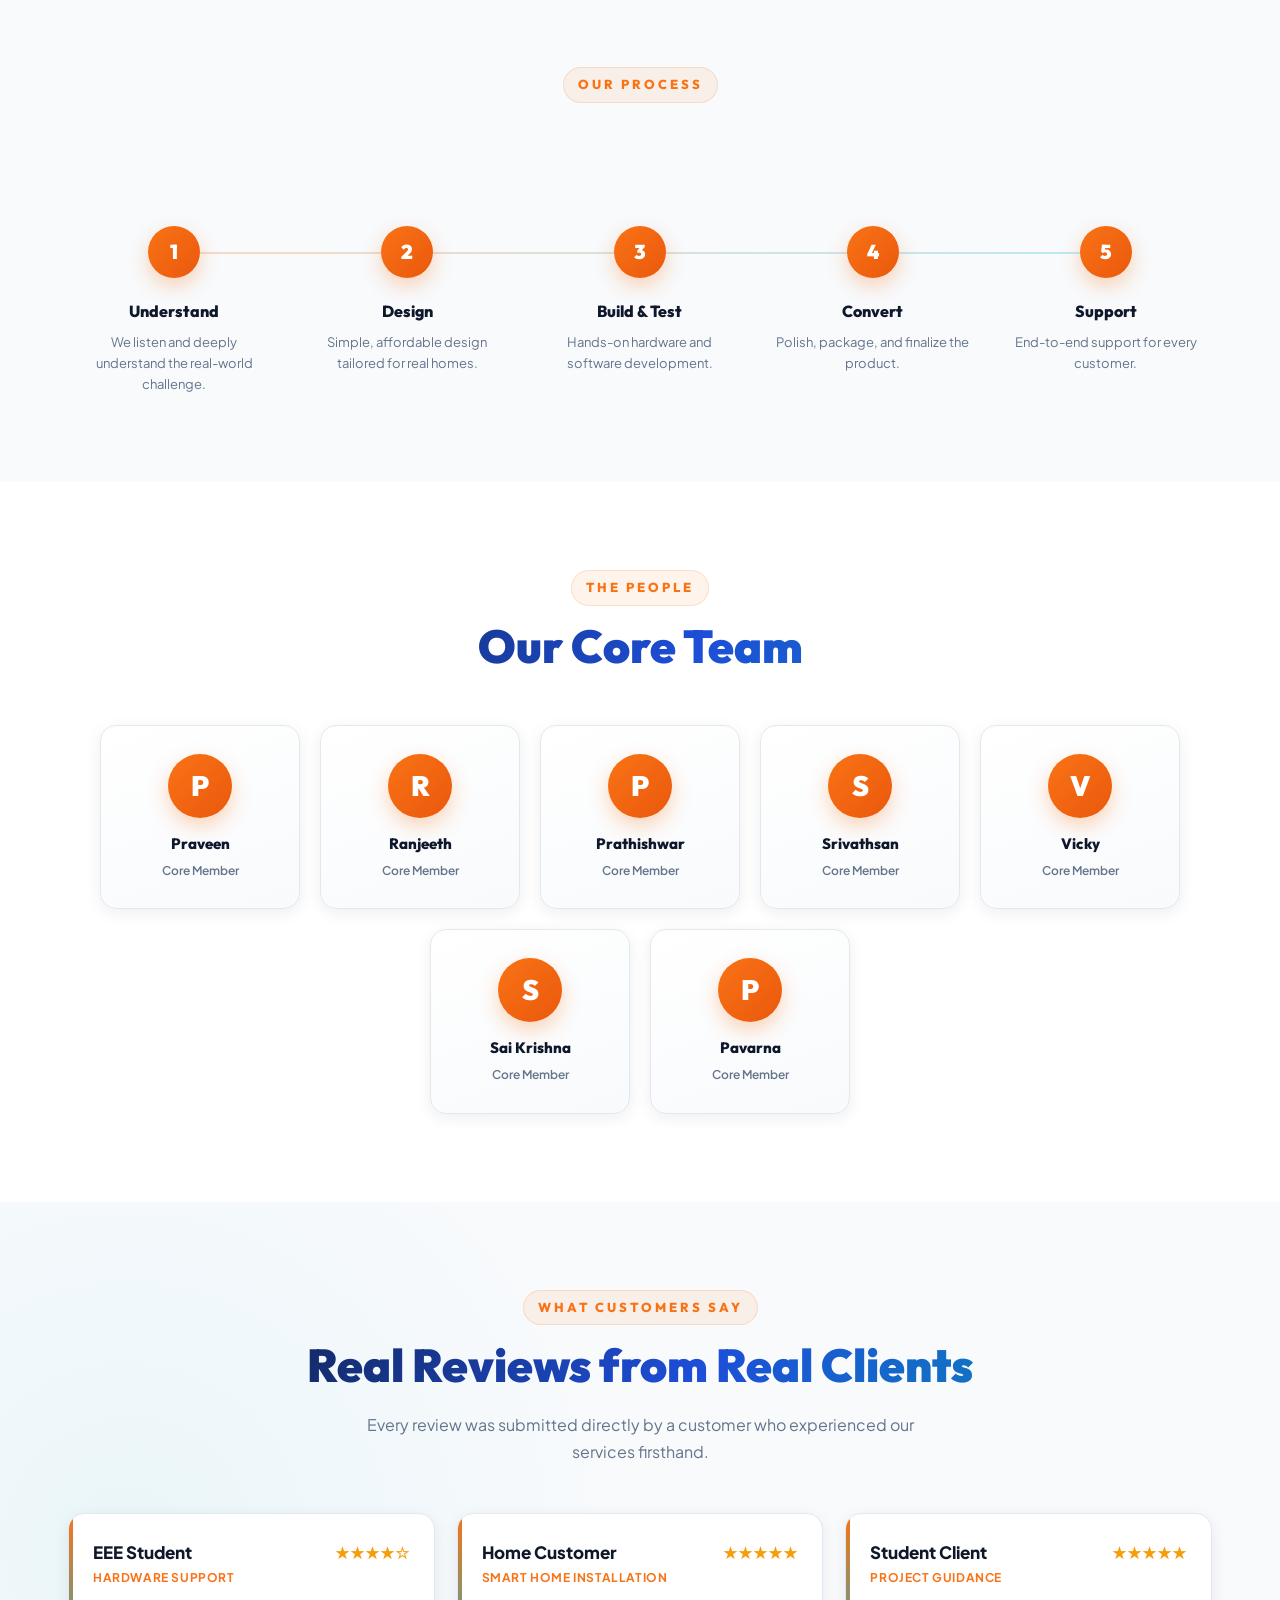
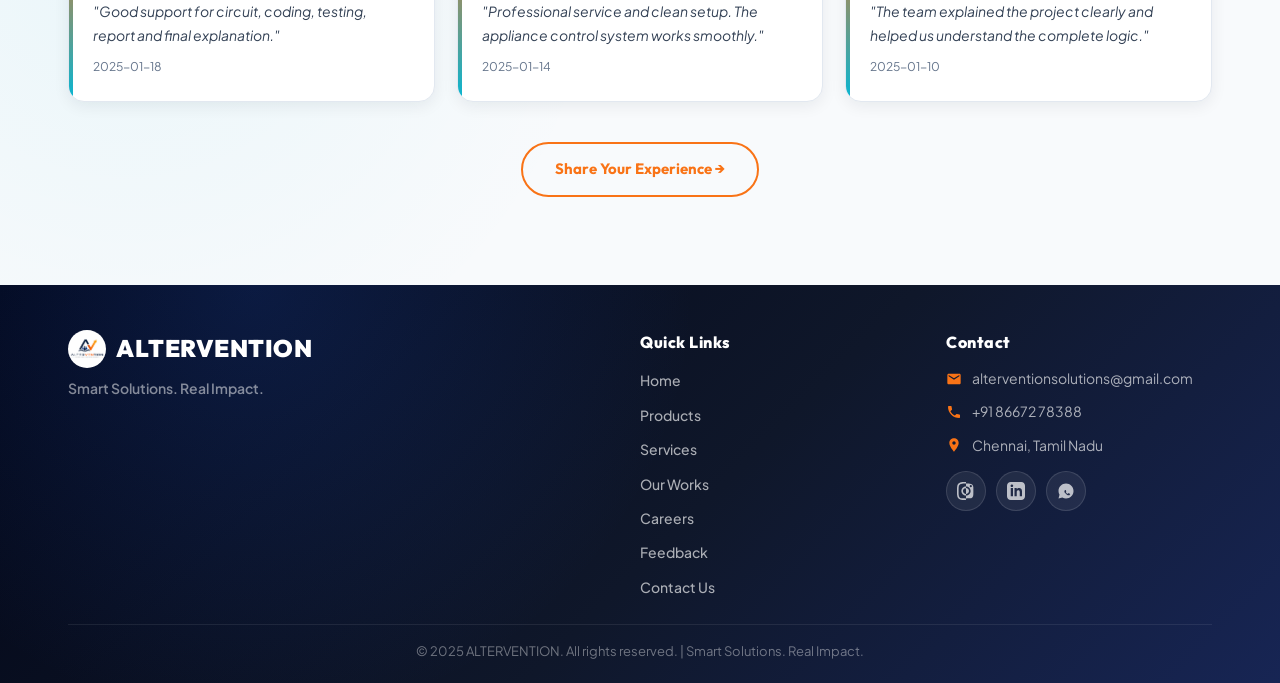
==== commit 29e946f2: "style: standardize and update all footers across all virtual pages" ====
--- a/index.html
+++ b/index.html
@@ -2551,7 +2551,7 @@
     </section>
 
     <!-- FOOTER HOME -->
-    <footer>
+        <footer>
       <div class="container">
         <div class="ftg">
           <div class="ftbrand"><a class="nav-brand" onclick="showPage('home')"><img src="company_logo.jpeg" alt=""
@@ -2587,7 +2587,7 @@
             <div class="socr">
               <a href="https://instagram.com/altervention" target="_blank" class="socbtn"><svg viewBox="0 0 24 24">
                   <path
-                    d="M12 2.163c3.204 0 3.584.012 4.85.07 3.252.148 4.771 1.691 4.919 4.919.058 1.265.069 1.645.069 4.849 0 3.205-.012 3.584-.069 4.849-.149 3.225-1.664 4.771-4.919 4.919-1.266.058-1.644.07-4.85.07-3.204 0-3.584-.012-4.849-.07-3.26-.149-4.771-1.699-4.919-4.92-.058-1.265-.07-1.644-.07-4.849 0-3.204.013-3.583.07-4.849.149-3.227 1.664-4.771 4.919-4.919 1.266-.057 1.645-.069 4.849-.069zM12 0C8.741 0 8.333.014 7.053.072 2.695.272.273 2.69.073 7.051.014 8.333 0 8.741 0 12c0 3.259.014 3.668.072 4.948.2 4.358 2.618 6.78 6.98 6.98C8.333 23.986 8.741 24 12 24c3.259 0 3.668-.014 4.948-.072 4.354-.2 6.782-2.618 6.979-6.98.059-1.28.073-1.689.073-4.948 0-3.259-.014-3.667-.072-4.947-.196-4.354-2.617-6.78-6.979-6.98C15.668.014 15.259 0 12 0zm0 5.838a6.162 6.162 0 1 0 0 12.324 6.162 6.162 0 0 0 0-12.324zM12 16a4 4 0 1 1 0-8 4 4 0 0 1 0 8zm6.406-11.845a1.44 1.44 0 1 0 0 2.881 1.44 1.44 0 0 0 0-2.881z" />
+                    d="M12 2.163c3.204 0 3.584.012 4.85.07 3.252.148 4.771 1.691 4.919 4.919.058 1.265.069 1.645.069 4.849 0 3.205-.012 3.584-.069 4.849-.149 3.225-1.664 4.771-4.919 4.919-1.266.058-1.644.07-4.85.07-3.204 0-3.584-.012-4.849-.07-3.26-.149-4.771-1.699-4.919-4.92-.058-1.265-.07-1.644-.07-4.849 0-3.204.013-3.583.07-4.849.149-3.227 1.664-4.771 4.919-4.919 1.266-.057 1.645-.069 4.849-.069zM12 0C8.741 0 8.333.014 7.053.072 2.695.272.273 2.69.073 7.051.014 8.333 0 8.741 0 12c0 3.259.014 3.668.072 4.948.2 4.358 2.618 6.78 6.98 6.98C8.333 23.986 8.741 24 12 24zm0 5.838c-3.403 0-6.162 2.759-6.162 6.162s2.759 6.163 6.162 6.163 6.162-2.759 6.162-6.163c0-3.403-2.759-6.162-6.162-6.162zM12 16c-2.21 0-4-1.79-4-4s1.79-4 4-4 4 1.79 4 4-1.79 4-4 4zm6.406-11.845a1.44 1.44 0 1 0 0 2.881 1.44 1.44 0 0 0 0-2.881z" />
                 </svg></a>
               <a href="https://linkedin.com/company/altervention" target="_blank" class="socbtn"><svg
                   viewBox="0 0 24 24">
@@ -2596,7 +2596,7 @@
                 </svg></a>
               <a href="https://wa.me/918667278388" target="_blank" class="socbtn"><svg viewBox="0 0 24 24">
                   <path
-                    d="M12.031 2C6.49 2 2 6.48 2 12.018a10.02 10.02 0 0 0 1.353 5.01L2 22l5.12-1.339a9.977 9.977 0 0 0 4.908 1.28c5.545 0 10.03-4.48 10.03-10.018C22.062 6.48 17.575 2 12.03 2zm6.273 14.186c-.273.766-1.371 1.405-2.008 1.493-.566.077-1.3.14-3.79-.884-3.18-1.31-5.234-4.529-5.394-4.743-.16-.215-1.285-1.706-1.285-3.253 0-1.547.812-2.31 1.1-2.613.29-.304.637-.378.85-.378.213 0 .426.002.61.011.19.009.444-.073.694.524.25.597.856 2.07.93 2.222.074.152.124.33.025.524-.1.196-.15.34-.298.513-.148.173-.312.384-.446.516-.15.147-.306.308-.132.607.174.299.774 1.277 1.663 2.067.953.847 1.756 1.109 2.066 1.258.31.149.49.124.673-.087.183-.21.79-.922.998-1.242.208-.32.416-.268.694-.165.28.104 1.77.832 2.073.984.303.152.505.228.58.355.074.127.074.736-.2 1.503z" />
+                    d="M12.017 2C6.485 2 2 6.485 2 12.017c0 1.83.488 3.539 1.338 5.03L2 22l5.12-1.341a9.96 9.96 0 0 0 4.897 1.28c5.53 0 10.017-4.486 10.017-10.017C22.034 6.486 17.548 2 12.017 2zm5.882 14.24c-.244.693-1.233 1.28-1.72 1.347-.468.064-.937.114-1.361-.014-.28-.086-.63-.2-1.07-.386-1.85-.783-3.056-2.65-3.149-2.773-.093-.122-.76-.99-.76-1.895 0-.904.473-1.347.64-1.536.168-.189.366-.236.488-.236.122 0 .244.004.348.007.108.003.253-.04.397.304.149.355.509 1.228.552 1.314.044.086.073.186.015.304-.058.118-.087.193-.175.297-.088.104-.183.233-.262.314-.088.09-.18.189-.077.362.102.173.454.743.973 1.203.668.59 1.233.774 1.407.86.173.086.275.072.378-.047.103-.119.454-.527.575-.707.121-.18.243-.15.408-.09.165.06 1.05.495 1.233.585.183.09.305.136.35.213.045.077.045.447-.199 1.14z" />
                 </svg></a>
             </div>
           </div>
@@ -2694,7 +2694,7 @@
         <p class="prod-note rv">&#x2726; More products will be added soon.</p>
       </div>
     </section>
-    <footer>
+        <footer>
       <div class="container">
         <div class="ftg">
           <div class="ftbrand"><a class="nav-brand" onclick="showPage('home')"><img src="company_logo.jpeg" alt=""
@@ -2719,10 +2719,33 @@
                 <path
                   d="M20 4H4c-1.1 0-1.99.9-1.99 2L2 18c0 1.1.9 2 2 2h16c1.1 0 2-.9 2-2V6c0-1.1-.9-2-2-2zm0 4l-8 5-8-5V6l8 5 8-5v2z" />
               </svg>alterventionsolutions@gmail.com</div>
+            <div class="ftcr"><svg viewBox="0 0 24 24">
+                <path
+                  d="M6.6 10.8c1.4 2.8 3.8 5.1 6.6 6.6l2.2-2.2c.3-.3.7-.4 1-.2 1.1.4 2.3.6 3.6.6.6 0 1 .4 1 1V20c0 .6-.4 1-1 1-9.4 0-17-7.6-17-17 0-.6.4-1 1-1h3.5c.6 0 1 .4 1 1 0 1.3.2 2.5.6 3.6.1.3 0 .7-.2 1L6.6 10.8z" />
+              </svg>+91 86672 78388</div>
+            <div class="ftcr"><svg viewBox="0 0 24 24">
+                <path
+                  d="M12 2C8.13 2 5 5.13 5 9c0 5.25 7 13 7 13s7-7.75 7-13c0-3.87-3.13-7-7-7zm0 9.5c-1.38 0-2.5-1.12-2.5-2.5s1.12-2.5 2.5-2.5 2.5 1.12 2.5 2.5-1.12 2.5-2.5 2.5z" />
+              </svg>Chennai, Tamil Nadu</div>
+            <div class="socr">
+              <a href="https://instagram.com/altervention" target="_blank" class="socbtn"><svg viewBox="0 0 24 24">
+                  <path
+                    d="M12 2.163c3.204 0 3.584.012 4.85.07 3.252.148 4.771 1.691 4.919 4.919.058 1.265.069 1.645.069 4.849 0 3.205-.012 3.584-.069 4.849-.149 3.225-1.664 4.771-4.919 4.919-1.266.058-1.644.07-4.85.07-3.204 0-3.584-.012-4.849-.07-3.26-.149-4.771-1.699-4.919-4.92-.058-1.265-.07-1.644-.07-4.849 0-3.204.013-3.583.07-4.849.149-3.227 1.664-4.771 4.919-4.919 1.266-.057 1.645-.069 4.849-.069zM12 0C8.741 0 8.333.014 7.053.072 2.695.272.273 2.69.073 7.051.014 8.333 0 8.741 0 12c0 3.259.014 3.668.072 4.948.2 4.358 2.618 6.78 6.98 6.98C8.333 23.986 8.741 24 12 24zm0 5.838c-3.403 0-6.162 2.759-6.162 6.162s2.759 6.163 6.162 6.163 6.162-2.759 6.162-6.163c0-3.403-2.759-6.162-6.162-6.162zM12 16c-2.21 0-4-1.79-4-4s1.79-4 4-4 4 1.79 4 4-1.79 4-4 4zm6.406-11.845a1.44 1.44 0 1 0 0 2.881 1.44 1.44 0 0 0 0-2.881z" />
+                </svg></a>
+              <a href="https://linkedin.com/company/altervention" target="_blank" class="socbtn"><svg
+                  viewBox="0 0 24 24">
+                  <path
+                    d="M19 0h-14c-2.761 0-5 2.239-5 5v14c0 2.761 2.239 5 5 5h14c2.762 0 5-2.239 5-5v-14c0-2.761-2.238-5-5-5zm-11 19h-3v-11h3v11zm-1.5-12.268c-.966 0-1.75-.79-1.75-1.764s.784-1.764 1.75-1.764 1.75.79 1.75 1.764-.783 1.764-1.75 1.764zm13.5 12.268h-3v-5.604c0-3.368-4-3.113-4 0v5.604h-3v-11h3v1.765c1.396-2.586 7-2.777 7 2.476v6.759z" />
+                </svg></a>
+              <a href="https://wa.me/918667278388" target="_blank" class="socbtn"><svg viewBox="0 0 24 24">
+                  <path
+                    d="M12.017 2C6.485 2 2 6.485 2 12.017c0 1.83.488 3.539 1.338 5.03L2 22l5.12-1.341a9.96 9.96 0 0 0 4.897 1.28c5.53 0 10.017-4.486 10.017-10.017C22.034 6.486 17.548 2 12.017 2zm5.882 14.24c-.244.693-1.233 1.28-1.72 1.347-.468.064-.937.114-1.361-.014-.28-.086-.63-.2-1.07-.386-1.85-.783-3.056-2.65-3.149-2.773-.093-.122-.76-.99-.76-1.895 0-.904.473-1.347.64-1.536.168-.189.366-.236.488-.236.122 0 .244.004.348.007.108.003.253-.04.397.304.149.355.509 1.228.552 1.314.044.086.073.186.015.304-.058.118-.087.193-.175.297-.088.104-.183.233-.262.314-.088.09-.18.189-.077.362.102.173.454.743.973 1.203.668.59 1.233.774 1.407.86.173.086.275.072.378-.047.103-.119.454-.527.575-.707.121-.18.243-.15.408-.09.165.06 1.05.495 1.233.585.183.09.305.136.35.213.045.077.045.447-.199 1.14z" />
+                </svg></a>
+            </div>
           </div>
         </div>
         <div class="ftbot">
-          <p>&#169; 2025 ALTERVENTION. All rights reserved.</p>
+          <p>&#169; 2025 ALTERVENTION. All rights reserved. | Smart Solutions. Real Impact.</p>
         </div>
       </div>
     </footer>
@@ -2802,7 +2825,7 @@
         </div>
       </div>
     </section>
-    <footer>
+        <footer>
       <div class="container">
         <div class="ftg">
           <div class="ftbrand"><a class="nav-brand" onclick="showPage('home')"><img src="company_logo.jpeg" alt=""
@@ -2827,10 +2850,33 @@
                 <path
                   d="M20 4H4c-1.1 0-1.99.9-1.99 2L2 18c0 1.1.9 2 2 2h16c1.1 0 2-.9 2-2V6c0-1.1-.9-2-2-2zm0 4l-8 5-8-5V6l8 5 8-5v2z" />
               </svg>alterventionsolutions@gmail.com</div>
+            <div class="ftcr"><svg viewBox="0 0 24 24">
+                <path
+                  d="M6.6 10.8c1.4 2.8 3.8 5.1 6.6 6.6l2.2-2.2c.3-.3.7-.4 1-.2 1.1.4 2.3.6 3.6.6.6 0 1 .4 1 1V20c0 .6-.4 1-1 1-9.4 0-17-7.6-17-17 0-.6.4-1 1-1h3.5c.6 0 1 .4 1 1 0 1.3.2 2.5.6 3.6.1.3 0 .7-.2 1L6.6 10.8z" />
+              </svg>+91 86672 78388</div>
+            <div class="ftcr"><svg viewBox="0 0 24 24">
+                <path
+                  d="M12 2C8.13 2 5 5.13 5 9c0 5.25 7 13 7 13s7-7.75 7-13c0-3.87-3.13-7-7-7zm0 9.5c-1.38 0-2.5-1.12-2.5-2.5s1.12-2.5 2.5-2.5 2.5 1.12 2.5 2.5-1.12 2.5-2.5 2.5z" />
+              </svg>Chennai, Tamil Nadu</div>
+            <div class="socr">
+              <a href="https://instagram.com/altervention" target="_blank" class="socbtn"><svg viewBox="0 0 24 24">
+                  <path
+                    d="M12 2.163c3.204 0 3.584.012 4.85.07 3.252.148 4.771 1.691 4.919 4.919.058 1.265.069 1.645.069 4.849 0 3.205-.012 3.584-.069 4.849-.149 3.225-1.664 4.771-4.919 4.919-1.266.058-1.644.07-4.85.07-3.204 0-3.584-.012-4.849-.07-3.26-.149-4.771-1.699-4.919-4.92-.058-1.265-.07-1.644-.07-4.849 0-3.204.013-3.583.07-4.849.149-3.227 1.664-4.771 4.919-4.919 1.266-.057 1.645-.069 4.849-.069zM12 0C8.741 0 8.333.014 7.053.072 2.695.272.273 2.69.073 7.051.014 8.333 0 8.741 0 12c0 3.259.014 3.668.072 4.948.2 4.358 2.618 6.78 6.98 6.98C8.333 23.986 8.741 24 12 24zm0 5.838c-3.403 0-6.162 2.759-6.162 6.162s2.759 6.163 6.162 6.163 6.162-2.759 6.162-6.163c0-3.403-2.759-6.162-6.162-6.162zM12 16c-2.21 0-4-1.79-4-4s1.79-4 4-4 4 1.79 4 4-1.79 4-4 4zm6.406-11.845a1.44 1.44 0 1 0 0 2.881 1.44 1.44 0 0 0 0-2.881z" />
+                </svg></a>
+              <a href="https://linkedin.com/company/altervention" target="_blank" class="socbtn"><svg
+                  viewBox="0 0 24 24">
+                  <path
+                    d="M19 0h-14c-2.761 0-5 2.239-5 5v14c0 2.761 2.239 5 5 5h14c2.762 0 5-2.239 5-5v-14c0-2.761-2.238-5-5-5zm-11 19h-3v-11h3v11zm-1.5-12.268c-.966 0-1.75-.79-1.75-1.764s.784-1.764 1.75-1.764 1.75.79 1.75 1.764-.783 1.764-1.75 1.764zm13.5 12.268h-3v-5.604c0-3.368-4-3.113-4 0v5.604h-3v-11h3v1.765c1.396-2.586 7-2.777 7 2.476v6.759z" />
+                </svg></a>
+              <a href="https://wa.me/918667278388" target="_blank" class="socbtn"><svg viewBox="0 0 24 24">
+                  <path
+                    d="M12.017 2C6.485 2 2 6.485 2 12.017c0 1.83.488 3.539 1.338 5.03L2 22l5.12-1.341a9.96 9.96 0 0 0 4.897 1.28c5.53 0 10.017-4.486 10.017-10.017C22.034 6.486 17.548 2 12.017 2zm5.882 14.24c-.244.693-1.233 1.28-1.72 1.347-.468.064-.937.114-1.361-.014-.28-.086-.63-.2-1.07-.386-1.85-.783-3.056-2.65-3.149-2.773-.093-.122-.76-.99-.76-1.895 0-.904.473-1.347.64-1.536.168-.189.366-.236.488-.236.122 0 .244.004.348.007.108.003.253-.04.397.304.149.355.509 1.228.552 1.314.044.086.073.186.015.304-.058.118-.087.193-.175.297-.088.104-.183.233-.262.314-.088.09-.18.189-.077.362.102.173.454.743.973 1.203.668.59 1.233.774 1.407.86.173.086.275.072.378-.047.103-.119.454-.527.575-.707.121-.18.243-.15.408-.09.165.06 1.05.495 1.233.585.183.09.305.136.35.213.045.077.045.447-.199 1.14z" />
+                </svg></a>
+            </div>
           </div>
         </div>
         <div class="ftbot">
-          <p>&#169; 2025 ALTERVENTION. All rights reserved.</p>
+          <p>&#169; 2025 ALTERVENTION. All rights reserved. | Smart Solutions. Real Impact.</p>
         </div>
       </div>
     </footer>
@@ -2934,7 +2980,7 @@
         </div>
       </div>
     </section>
-    <footer>
+        <footer>
       <div class="container">
         <div class="ftg">
           <div class="ftbrand"><a class="nav-brand" onclick="showPage('home')"><img src="company_logo.jpeg" alt=""
@@ -2959,10 +3005,33 @@
                 <path
                   d="M20 4H4c-1.1 0-1.99.9-1.99 2L2 18c0 1.1.9 2 2 2h16c1.1 0 2-.9 2-2V6c0-1.1-.9-2-2-2zm0 4l-8 5-8-5V6l8 5 8-5v2z" />
               </svg>alterventionsolutions@gmail.com</div>
+            <div class="ftcr"><svg viewBox="0 0 24 24">
+                <path
+                  d="M6.6 10.8c1.4 2.8 3.8 5.1 6.6 6.6l2.2-2.2c.3-.3.7-.4 1-.2 1.1.4 2.3.6 3.6.6.6 0 1 .4 1 1V20c0 .6-.4 1-1 1-9.4 0-17-7.6-17-17 0-.6.4-1 1-1h3.5c.6 0 1 .4 1 1 0 1.3.2 2.5.6 3.6.1.3 0 .7-.2 1L6.6 10.8z" />
+              </svg>+91 86672 78388</div>
+            <div class="ftcr"><svg viewBox="0 0 24 24">
+                <path
+                  d="M12 2C8.13 2 5 5.13 5 9c0 5.25 7 13 7 13s7-7.75 7-13c0-3.87-3.13-7-7-7zm0 9.5c-1.38 0-2.5-1.12-2.5-2.5s1.12-2.5 2.5-2.5 2.5 1.12 2.5 2.5-1.12 2.5-2.5 2.5z" />
+              </svg>Chennai, Tamil Nadu</div>
+            <div class="socr">
+              <a href="https://instagram.com/altervention" target="_blank" class="socbtn"><svg viewBox="0 0 24 24">
+                  <path
+                    d="M12 2.163c3.204 0 3.584.012 4.85.07 3.252.148 4.771 1.691 4.919 4.919.058 1.265.069 1.645.069 4.849 0 3.205-.012 3.584-.069 4.849-.149 3.225-1.664 4.771-4.919 4.919-1.266.058-1.644.07-4.85.07-3.204 0-3.584-.012-4.849-.07-3.26-.149-4.771-1.699-4.919-4.92-.058-1.265-.07-1.644-.07-4.849 0-3.204.013-3.583.07-4.849.149-3.227 1.664-4.771 4.919-4.919 1.266-.057 1.645-.069 4.849-.069zM12 0C8.741 0 8.333.014 7.053.072 2.695.272.273 2.69.073 7.051.014 8.333 0 8.741 0 12c0 3.259.014 3.668.072 4.948.2 4.358 2.618 6.78 6.98 6.98C8.333 23.986 8.741 24 12 24zm0 5.838c-3.403 0-6.162 2.759-6.162 6.162s2.759 6.163 6.162 6.163 6.162-2.759 6.162-6.163c0-3.403-2.759-6.162-6.162-6.162zM12 16c-2.21 0-4-1.79-4-4s1.79-4 4-4 4 1.79 4 4-1.79 4-4 4zm6.406-11.845a1.44 1.44 0 1 0 0 2.881 1.44 1.44 0 0 0 0-2.881z" />
+                </svg></a>
+              <a href="https://linkedin.com/company/altervention" target="_blank" class="socbtn"><svg
+                  viewBox="0 0 24 24">
+                  <path
+                    d="M19 0h-14c-2.761 0-5 2.239-5 5v14c0 2.761 2.239 5 5 5h14c2.762 0 5-2.239 5-5v-14c0-2.761-2.238-5-5-5zm-11 19h-3v-11h3v11zm-1.5-12.268c-.966 0-1.75-.79-1.75-1.764s.784-1.764 1.75-1.764 1.75.79 1.75 1.764-.783 1.764-1.75 1.764zm13.5 12.268h-3v-5.604c0-3.368-4-3.113-4 0v5.604h-3v-11h3v1.765c1.396-2.586 7-2.777 7 2.476v6.759z" />
+                </svg></a>
+              <a href="https://wa.me/918667278388" target="_blank" class="socbtn"><svg viewBox="0 0 24 24">
+                  <path
+                    d="M12.017 2C6.485 2 2 6.485 2 12.017c0 1.83.488 3.539 1.338 5.03L2 22l5.12-1.341a9.96 9.96 0 0 0 4.897 1.28c5.53 0 10.017-4.486 10.017-10.017C22.034 6.486 17.548 2 12.017 2zm5.882 14.24c-.244.693-1.233 1.28-1.72 1.347-.468.064-.937.114-1.361-.014-.28-.086-.63-.2-1.07-.386-1.85-.783-3.056-2.65-3.149-2.773-.093-.122-.76-.99-.76-1.895 0-.904.473-1.347.64-1.536.168-.189.366-.236.488-.236.122 0 .244.004.348.007.108.003.253-.04.397.304.149.355.509 1.228.552 1.314.044.086.073.186.015.304-.058.118-.087.193-.175.297-.088.104-.183.233-.262.314-.088.09-.18.189-.077.362.102.173.454.743.973 1.203.668.59 1.233.774 1.407.86.173.086.275.072.378-.047.103-.119.454-.527.575-.707.121-.18.243-.15.408-.09.165.06 1.05.495 1.233.585.183.09.305.136.35.213.045.077.045.447-.199 1.14z" />
+                </svg></a>
+            </div>
           </div>
         </div>
         <div class="ftbot">
-          <p>&#169; 2025 ALTERVENTION. All rights reserved.</p>
+          <p>&#169; 2025 ALTERVENTION. All rights reserved. | Smart Solutions. Real Impact.</p>
         </div>
       </div>
     </footer>
@@ -3012,7 +3081,7 @@
         </div>
       </div>
     </section>
-    <footer>
+        <footer>
       <div class="container">
         <div class="ftg">
           <div class="ftbrand"><a class="nav-brand" onclick="showPage('home')"><img src="company_logo.jpeg" alt=""
@@ -3037,10 +3106,33 @@
                 <path
                   d="M20 4H4c-1.1 0-1.99.9-1.99 2L2 18c0 1.1.9 2 2 2h16c1.1 0 2-.9 2-2V6c0-1.1-.9-2-2-2zm0 4l-8 5-8-5V6l8 5 8-5v2z" />
               </svg>alterventionsolutions@gmail.com</div>
+            <div class="ftcr"><svg viewBox="0 0 24 24">
+                <path
+                  d="M6.6 10.8c1.4 2.8 3.8 5.1 6.6 6.6l2.2-2.2c.3-.3.7-.4 1-.2 1.1.4 2.3.6 3.6.6.6 0 1 .4 1 1V20c0 .6-.4 1-1 1-9.4 0-17-7.6-17-17 0-.6.4-1 1-1h3.5c.6 0 1 .4 1 1 0 1.3.2 2.5.6 3.6.1.3 0 .7-.2 1L6.6 10.8z" />
+              </svg>+91 86672 78388</div>
+            <div class="ftcr"><svg viewBox="0 0 24 24">
+                <path
+                  d="M12 2C8.13 2 5 5.13 5 9c0 5.25 7 13 7 13s7-7.75 7-13c0-3.87-3.13-7-7-7zm0 9.5c-1.38 0-2.5-1.12-2.5-2.5s1.12-2.5 2.5-2.5 2.5 1.12 2.5 2.5-1.12 2.5-2.5 2.5z" />
+              </svg>Chennai, Tamil Nadu</div>
+            <div class="socr">
+              <a href="https://instagram.com/altervention" target="_blank" class="socbtn"><svg viewBox="0 0 24 24">
+                  <path
+                    d="M12 2.163c3.204 0 3.584.012 4.85.07 3.252.148 4.771 1.691 4.919 4.919.058 1.265.069 1.645.069 4.849 0 3.205-.012 3.584-.069 4.849-.149 3.225-1.664 4.771-4.919 4.919-1.266.058-1.644.07-4.85.07-3.204 0-3.584-.012-4.849-.07-3.26-.149-4.771-1.699-4.919-4.92-.058-1.265-.07-1.644-.07-4.849 0-3.204.013-3.583.07-4.849.149-3.227 1.664-4.771 4.919-4.919 1.266-.057 1.645-.069 4.849-.069zM12 0C8.741 0 8.333.014 7.053.072 2.695.272.273 2.69.073 7.051.014 8.333 0 8.741 0 12c0 3.259.014 3.668.072 4.948.2 4.358 2.618 6.78 6.98 6.98C8.333 23.986 8.741 24 12 24zm0 5.838c-3.403 0-6.162 2.759-6.162 6.162s2.759 6.163 6.162 6.163 6.162-2.759 6.162-6.163c0-3.403-2.759-6.162-6.162-6.162zM12 16c-2.21 0-4-1.79-4-4s1.79-4 4-4 4 1.79 4 4-1.79 4-4 4zm6.406-11.845a1.44 1.44 0 1 0 0 2.881 1.44 1.44 0 0 0 0-2.881z" />
+                </svg></a>
+              <a href="https://linkedin.com/company/altervention" target="_blank" class="socbtn"><svg
+                  viewBox="0 0 24 24">
+                  <path
+                    d="M19 0h-14c-2.761 0-5 2.239-5 5v14c0 2.761 2.239 5 5 5h14c2.762 0 5-2.239 5-5v-14c0-2.761-2.238-5-5-5zm-11 19h-3v-11h3v11zm-1.5-12.268c-.966 0-1.75-.79-1.75-1.764s.784-1.764 1.75-1.764 1.75.79 1.75 1.764-.783 1.764-1.75 1.764zm13.5 12.268h-3v-5.604c0-3.368-4-3.113-4 0v5.604h-3v-11h3v1.765c1.396-2.586 7-2.777 7 2.476v6.759z" />
+                </svg></a>
+              <a href="https://wa.me/918667278388" target="_blank" class="socbtn"><svg viewBox="0 0 24 24">
+                  <path
+                    d="M12.017 2C6.485 2 2 6.485 2 12.017c0 1.83.488 3.539 1.338 5.03L2 22l5.12-1.341a9.96 9.96 0 0 0 4.897 1.28c5.53 0 10.017-4.486 10.017-10.017C22.034 6.486 17.548 2 12.017 2zm5.882 14.24c-.244.693-1.233 1.28-1.72 1.347-.468.064-.937.114-1.361-.014-.28-.086-.63-.2-1.07-.386-1.85-.783-3.056-2.65-3.149-2.773-.093-.122-.76-.99-.76-1.895 0-.904.473-1.347.64-1.536.168-.189.366-.236.488-.236.122 0 .244.004.348.007.108.003.253-.04.397.304.149.355.509 1.228.552 1.314.044.086.073.186.015.304-.058.118-.087.193-.175.297-.088.104-.183.233-.262.314-.088.09-.18.189-.077.362.102.173.454.743.973 1.203.668.59 1.233.774 1.407.86.173.086.275.072.378-.047.103-.119.454-.527.575-.707.121-.18.243-.15.408-.09.165.06 1.05.495 1.233.585.183.09.305.136.35.213.045.077.045.447-.199 1.14z" />
+                </svg></a>
+            </div>
           </div>
         </div>
         <div class="ftbot">
-          <p>&#169; 2025 ALTERVENTION. All rights reserved.</p>
+          <p>&#169; 2025 ALTERVENTION. All rights reserved. | Smart Solutions. Real Impact.</p>
         </div>
       </div>
     </footer>
@@ -3143,7 +3235,7 @@
         </div>
       </div>
     </section>
-    <footer>
+        <footer>
       <div class="container">
         <div class="ftg">
           <div class="ftbrand"><a class="nav-brand" onclick="showPage('home')"><img src="company_logo.jpeg" alt=""
@@ -3168,10 +3260,33 @@
                 <path
                   d="M20 4H4c-1.1 0-1.99.9-1.99 2L2 18c0 1.1.9 2 2 2h16c1.1 0 2-.9 2-2V6c0-1.1-.9-2-2-2zm0 4l-8 5-8-5V6l8 5 8-5v2z" />
               </svg>alterventionsolutions@gmail.com</div>
+            <div class="ftcr"><svg viewBox="0 0 24 24">
+                <path
+                  d="M6.6 10.8c1.4 2.8 3.8 5.1 6.6 6.6l2.2-2.2c.3-.3.7-.4 1-.2 1.1.4 2.3.6 3.6.6.6 0 1 .4 1 1V20c0 .6-.4 1-1 1-9.4 0-17-7.6-17-17 0-.6.4-1 1-1h3.5c.6 0 1 .4 1 1 0 1.3.2 2.5.6 3.6.1.3 0 .7-.2 1L6.6 10.8z" />
+              </svg>+91 86672 78388</div>
+            <div class="ftcr"><svg viewBox="0 0 24 24">
+                <path
+                  d="M12 2C8.13 2 5 5.13 5 9c0 5.25 7 13 7 13s7-7.75 7-13c0-3.87-3.13-7-7-7zm0 9.5c-1.38 0-2.5-1.12-2.5-2.5s1.12-2.5 2.5-2.5 2.5 1.12 2.5 2.5-1.12 2.5-2.5 2.5z" />
+              </svg>Chennai, Tamil Nadu</div>
+            <div class="socr">
+              <a href="https://instagram.com/altervention" target="_blank" class="socbtn"><svg viewBox="0 0 24 24">
+                  <path
+                    d="M12 2.163c3.204 0 3.584.012 4.85.07 3.252.148 4.771 1.691 4.919 4.919.058 1.265.069 1.645.069 4.849 0 3.205-.012 3.584-.069 4.849-.149 3.225-1.664 4.771-4.919 4.919-1.266.058-1.644.07-4.85.07-3.204 0-3.584-.012-4.849-.07-3.26-.149-4.771-1.699-4.919-4.92-.058-1.265-.07-1.644-.07-4.849 0-3.204.013-3.583.07-4.849.149-3.227 1.664-4.771 4.919-4.919 1.266-.057 1.645-.069 4.849-.069zM12 0C8.741 0 8.333.014 7.053.072 2.695.272.273 2.69.073 7.051.014 8.333 0 8.741 0 12c0 3.259.014 3.668.072 4.948.2 4.358 2.618 6.78 6.98 6.98C8.333 23.986 8.741 24 12 24zm0 5.838c-3.403 0-6.162 2.759-6.162 6.162s2.759 6.163 6.162 6.163 6.162-2.759 6.162-6.163c0-3.403-2.759-6.162-6.162-6.162zM12 16c-2.21 0-4-1.79-4-4s1.79-4 4-4 4 1.79 4 4-1.79 4-4 4zm6.406-11.845a1.44 1.44 0 1 0 0 2.881 1.44 1.44 0 0 0 0-2.881z" />
+                </svg></a>
+              <a href="https://linkedin.com/company/altervention" target="_blank" class="socbtn"><svg
+                  viewBox="0 0 24 24">
+                  <path
+                    d="M19 0h-14c-2.761 0-5 2.239-5 5v14c0 2.761 2.239 5 5 5h14c2.762 0 5-2.239 5-5v-14c0-2.761-2.238-5-5-5zm-11 19h-3v-11h3v11zm-1.5-12.268c-.966 0-1.75-.79-1.75-1.764s.784-1.764 1.75-1.764 1.75.79 1.75 1.764-.783 1.764-1.75 1.764zm13.5 12.268h-3v-5.604c0-3.368-4-3.113-4 0v5.604h-3v-11h3v1.765c1.396-2.586 7-2.777 7 2.476v6.759z" />
+                </svg></a>
+              <a href="https://wa.me/918667278388" target="_blank" class="socbtn"><svg viewBox="0 0 24 24">
+                  <path
+                    d="M12.017 2C6.485 2 2 6.485 2 12.017c0 1.83.488 3.539 1.338 5.03L2 22l5.12-1.341a9.96 9.96 0 0 0 4.897 1.28c5.53 0 10.017-4.486 10.017-10.017C22.034 6.486 17.548 2 12.017 2zm5.882 14.24c-.244.693-1.233 1.28-1.72 1.347-.468.064-.937.114-1.361-.014-.28-.086-.63-.2-1.07-.386-1.85-.783-3.056-2.65-3.149-2.773-.093-.122-.76-.99-.76-1.895 0-.904.473-1.347.64-1.536.168-.189.366-.236.488-.236.122 0 .244.004.348.007.108.003.253-.04.397.304.149.355.509 1.228.552 1.314.044.086.073.186.015.304-.058.118-.087.193-.175.297-.088.104-.183.233-.262.314-.088.09-.18.189-.077.362.102.173.454.743.973 1.203.668.59 1.233.774 1.407.86.173.086.275.072.378-.047.103-.119.454-.527.575-.707.121-.18.243-.15.408-.09.165.06 1.05.495 1.233.585.183.09.305.136.35.213.045.077.045.447-.199 1.14z" />
+                </svg></a>
+            </div>
           </div>
         </div>
         <div class="ftbot">
-          <p>&#169; 2025 ALTERVENTION. All rights reserved.</p>
+          <p>&#169; 2025 ALTERVENTION. All rights reserved. | Smart Solutions. Real Impact.</p>
         </div>
       </div>
     </footer>
@@ -3326,7 +3441,7 @@
         <p class="works-count rv" style="--rd:350ms">Showcasing <span>14</span> completed projects and counting</p>
       </div>
     </section>
-    <footer>
+        <footer>
       <div class="container">
         <div class="ftg">
           <div class="ftbrand"><a class="nav-brand" onclick="showPage('home')"><img src="company_logo.jpeg" alt=""
@@ -3351,10 +3466,33 @@
                 <path
                   d="M20 4H4c-1.1 0-1.99.9-1.99 2L2 18c0 1.1.9 2 2 2h16c1.1 0 2-.9 2-2V6c0-1.1-.9-2-2-2zm0 4l-8 5-8-5V6l8 5 8-5v2z" />
               </svg>alterventionsolutions@gmail.com</div>
+            <div class="ftcr"><svg viewBox="0 0 24 24">
+                <path
+                  d="M6.6 10.8c1.4 2.8 3.8 5.1 6.6 6.6l2.2-2.2c.3-.3.7-.4 1-.2 1.1.4 2.3.6 3.6.6.6 0 1 .4 1 1V20c0 .6-.4 1-1 1-9.4 0-17-7.6-17-17 0-.6.4-1 1-1h3.5c.6 0 1 .4 1 1 0 1.3.2 2.5.6 3.6.1.3 0 .7-.2 1L6.6 10.8z" />
+              </svg>+91 86672 78388</div>
+            <div class="ftcr"><svg viewBox="0 0 24 24">
+                <path
+                  d="M12 2C8.13 2 5 5.13 5 9c0 5.25 7 13 7 13s7-7.75 7-13c0-3.87-3.13-7-7-7zm0 9.5c-1.38 0-2.5-1.12-2.5-2.5s1.12-2.5 2.5-2.5 2.5 1.12 2.5 2.5-1.12 2.5-2.5 2.5z" />
+              </svg>Chennai, Tamil Nadu</div>
+            <div class="socr">
+              <a href="https://instagram.com/altervention" target="_blank" class="socbtn"><svg viewBox="0 0 24 24">
+                  <path
+                    d="M12 2.163c3.204 0 3.584.012 4.85.07 3.252.148 4.771 1.691 4.919 4.919.058 1.265.069 1.645.069 4.849 0 3.205-.012 3.584-.069 4.849-.149 3.225-1.664 4.771-4.919 4.919-1.266.058-1.644.07-4.85.07-3.204 0-3.584-.012-4.849-.07-3.26-.149-4.771-1.699-4.919-4.92-.058-1.265-.07-1.644-.07-4.849 0-3.204.013-3.583.07-4.849.149-3.227 1.664-4.771 4.919-4.919 1.266-.057 1.645-.069 4.849-.069zM12 0C8.741 0 8.333.014 7.053.072 2.695.272.273 2.69.073 7.051.014 8.333 0 8.741 0 12c0 3.259.014 3.668.072 4.948.2 4.358 2.618 6.78 6.98 6.98C8.333 23.986 8.741 24 12 24zm0 5.838c-3.403 0-6.162 2.759-6.162 6.162s2.759 6.163 6.162 6.163 6.162-2.759 6.162-6.163c0-3.403-2.759-6.162-6.162-6.162zM12 16c-2.21 0-4-1.79-4-4s1.79-4 4-4 4 1.79 4 4-1.79 4-4 4zm6.406-11.845a1.44 1.44 0 1 0 0 2.881 1.44 1.44 0 0 0 0-2.881z" />
+                </svg></a>
+              <a href="https://linkedin.com/company/altervention" target="_blank" class="socbtn"><svg
+                  viewBox="0 0 24 24">
+                  <path
+                    d="M19 0h-14c-2.761 0-5 2.239-5 5v14c0 2.761 2.239 5 5 5h14c2.762 0 5-2.239 5-5v-14c0-2.761-2.238-5-5-5zm-11 19h-3v-11h3v11zm-1.5-12.268c-.966 0-1.75-.79-1.75-1.764s.784-1.764 1.75-1.764 1.75.79 1.75 1.764-.783 1.764-1.75 1.764zm13.5 12.268h-3v-5.604c0-3.368-4-3.113-4 0v5.604h-3v-11h3v1.765c1.396-2.586 7-2.777 7 2.476v6.759z" />
+                </svg></a>
+              <a href="https://wa.me/918667278388" target="_blank" class="socbtn"><svg viewBox="0 0 24 24">
+                  <path
+                    d="M12.017 2C6.485 2 2 6.485 2 12.017c0 1.83.488 3.539 1.338 5.03L2 22l5.12-1.341a9.96 9.96 0 0 0 4.897 1.28c5.53 0 10.017-4.486 10.017-10.017C22.034 6.486 17.548 2 12.017 2zm5.882 14.24c-.244.693-1.233 1.28-1.72 1.347-.468.064-.937.114-1.361-.014-.28-.086-.63-.2-1.07-.386-1.85-.783-3.056-2.65-3.149-2.773-.093-.122-.76-.99-.76-1.895 0-.904.473-1.347.64-1.536.168-.189.366-.236.488-.236.122 0 .244.004.348.007.108.003.253-.04.397.304.149.355.509 1.228.552 1.314.044.086.073.186.015.304-.058.118-.087.193-.175.297-.088.104-.183.233-.262.314-.088.09-.18.189-.077.362.102.173.454.743.973 1.203.668.59 1.233.774 1.407.86.173.086.275.072.378-.047.103-.119.454-.527.575-.707.121-.18.243-.15.408-.09.165.06 1.05.495 1.233.585.183.09.305.136.35.213.045.077.045.447-.199 1.14z" />
+                </svg></a>
+            </div>
           </div>
         </div>
         <div class="ftbot">
-          <p>&#169; 2025 ALTERVENTION. All rights reserved.</p>
+          <p>&#169; 2025 ALTERVENTION. All rights reserved. | Smart Solutions. Real Impact.</p>
         </div>
       </div>
     </footer>
